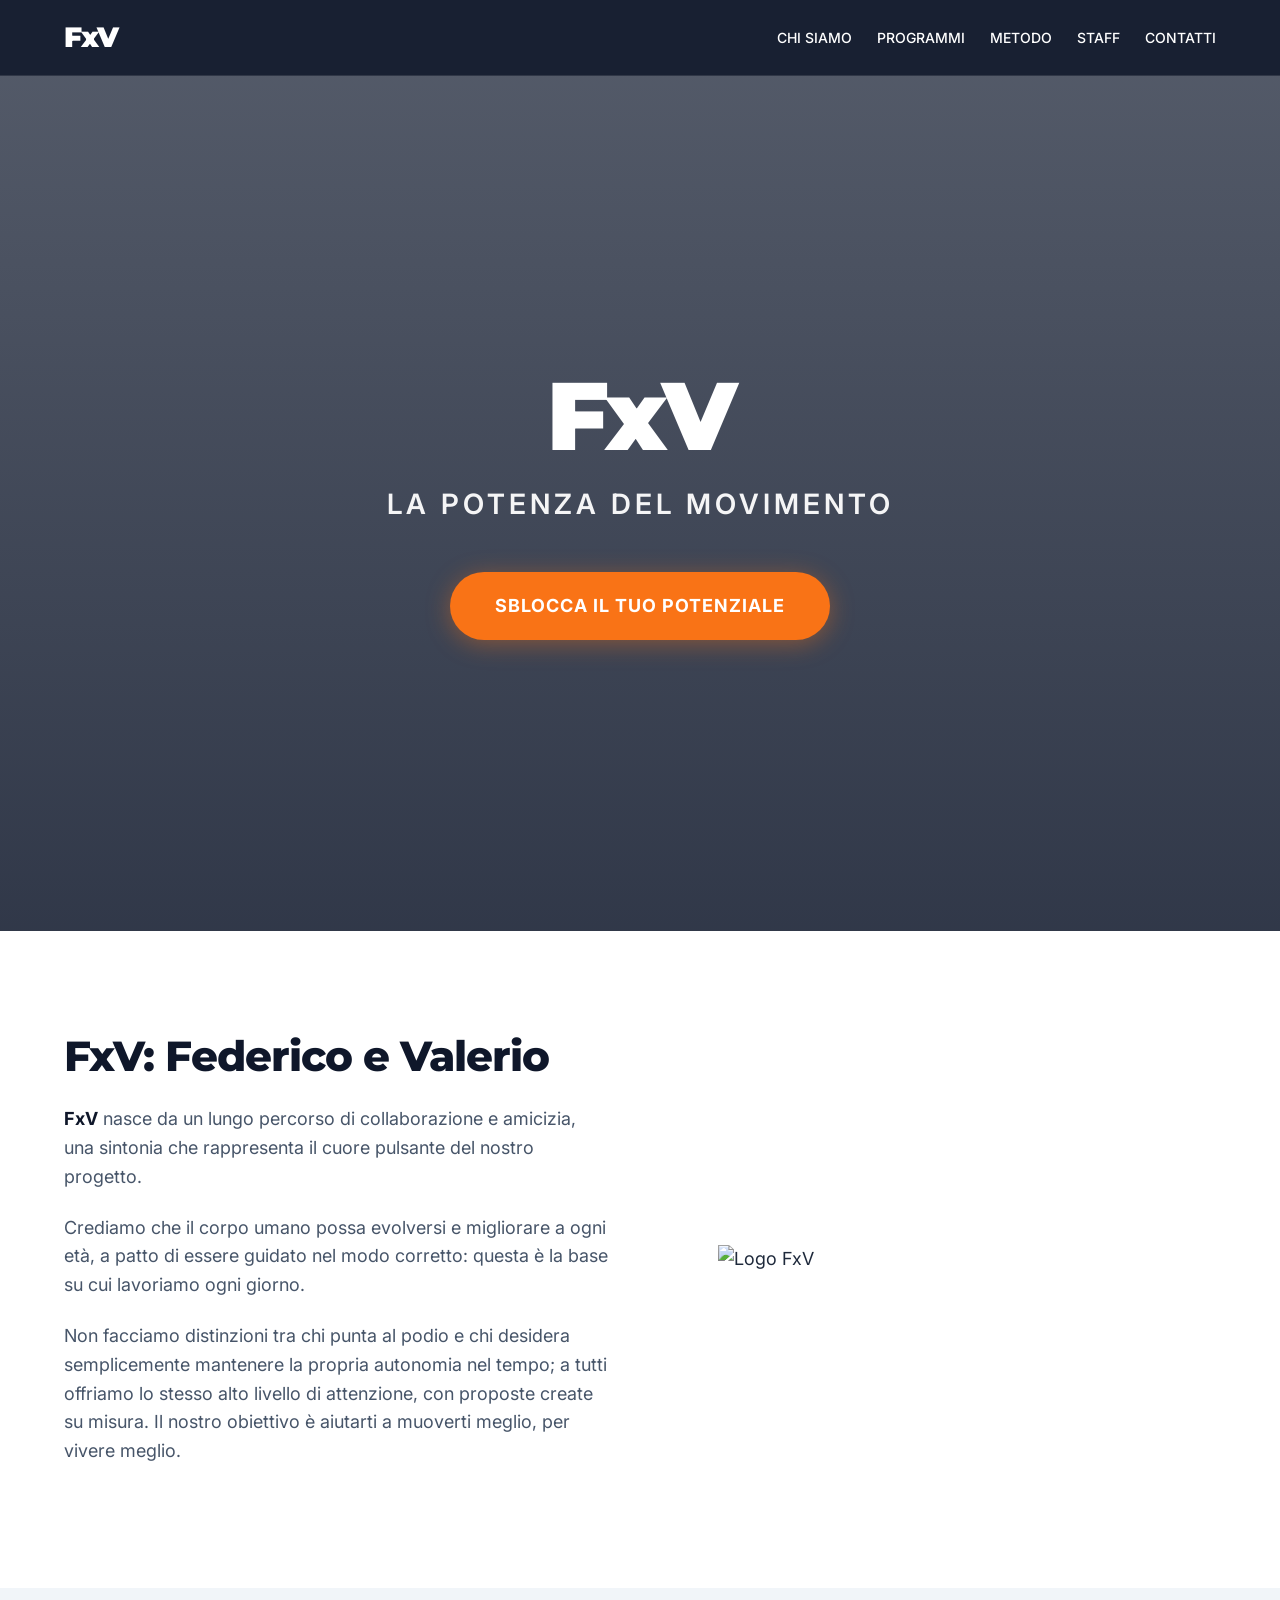
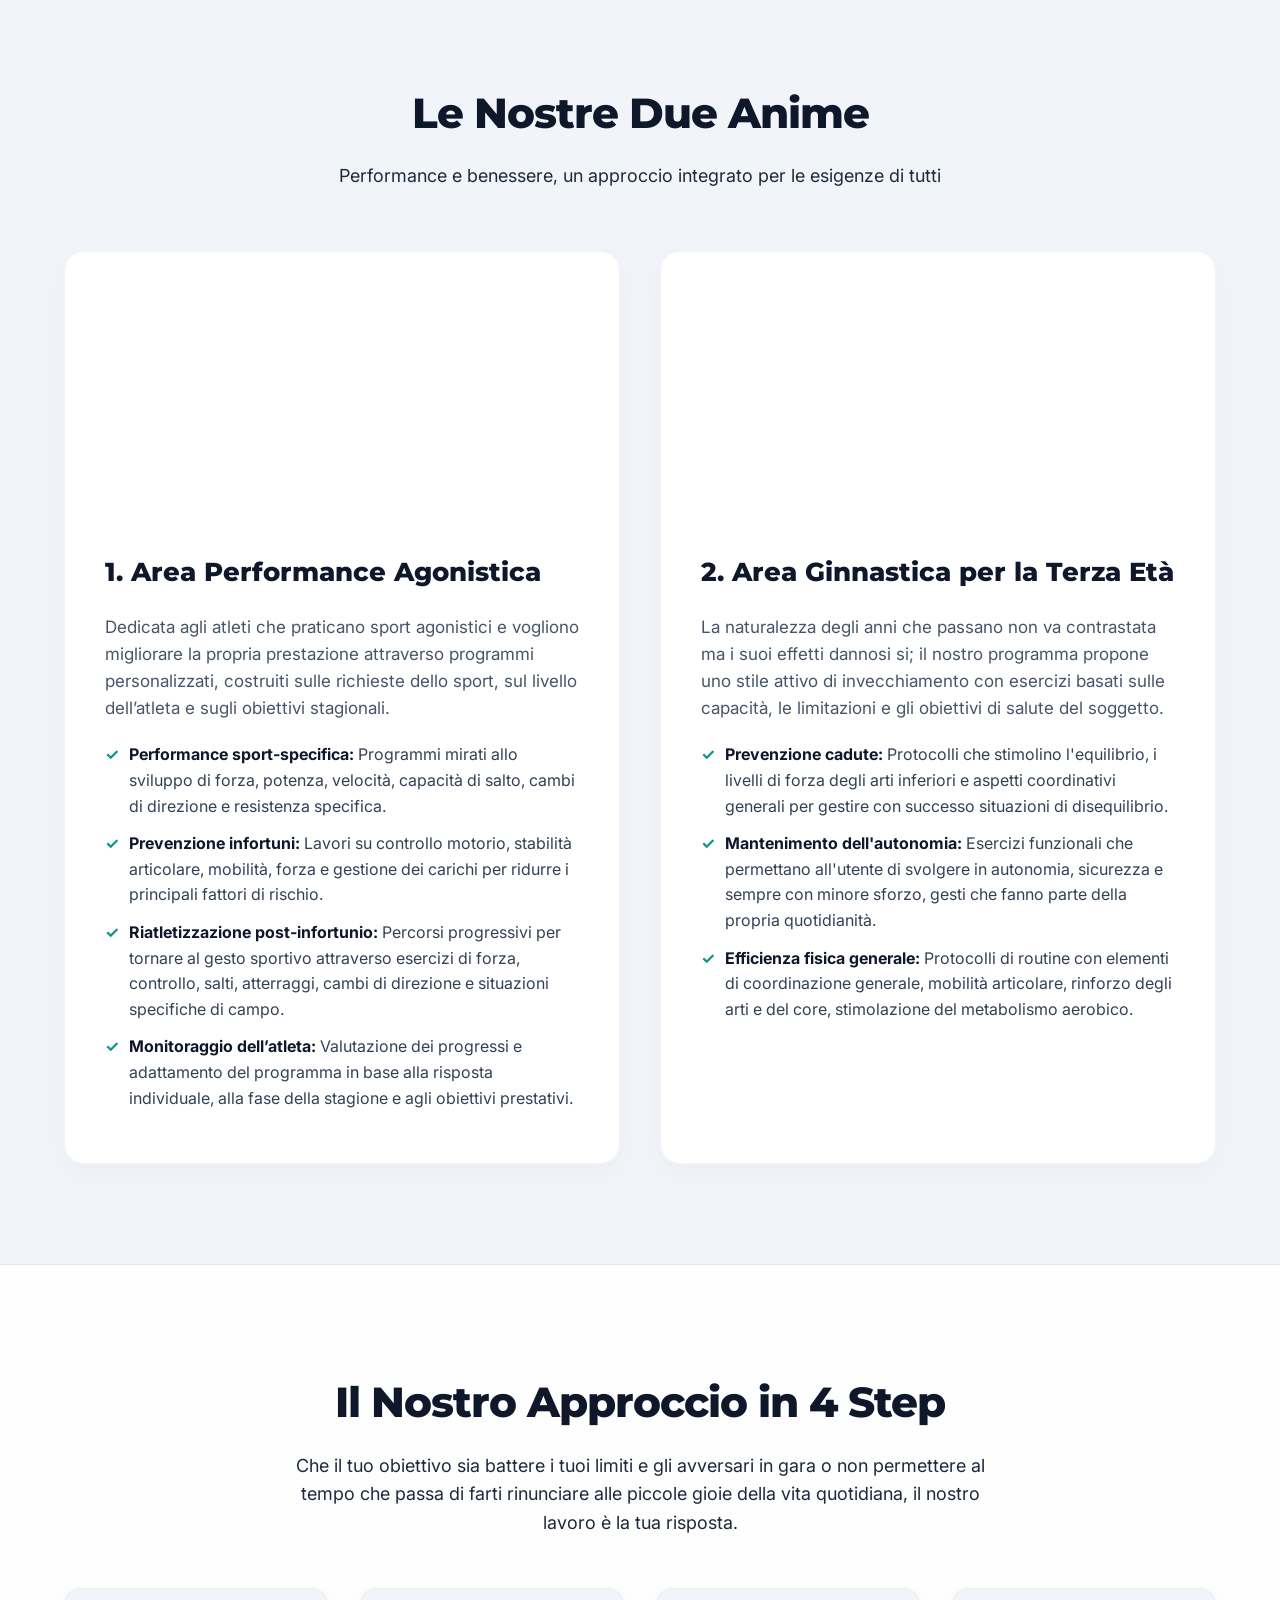
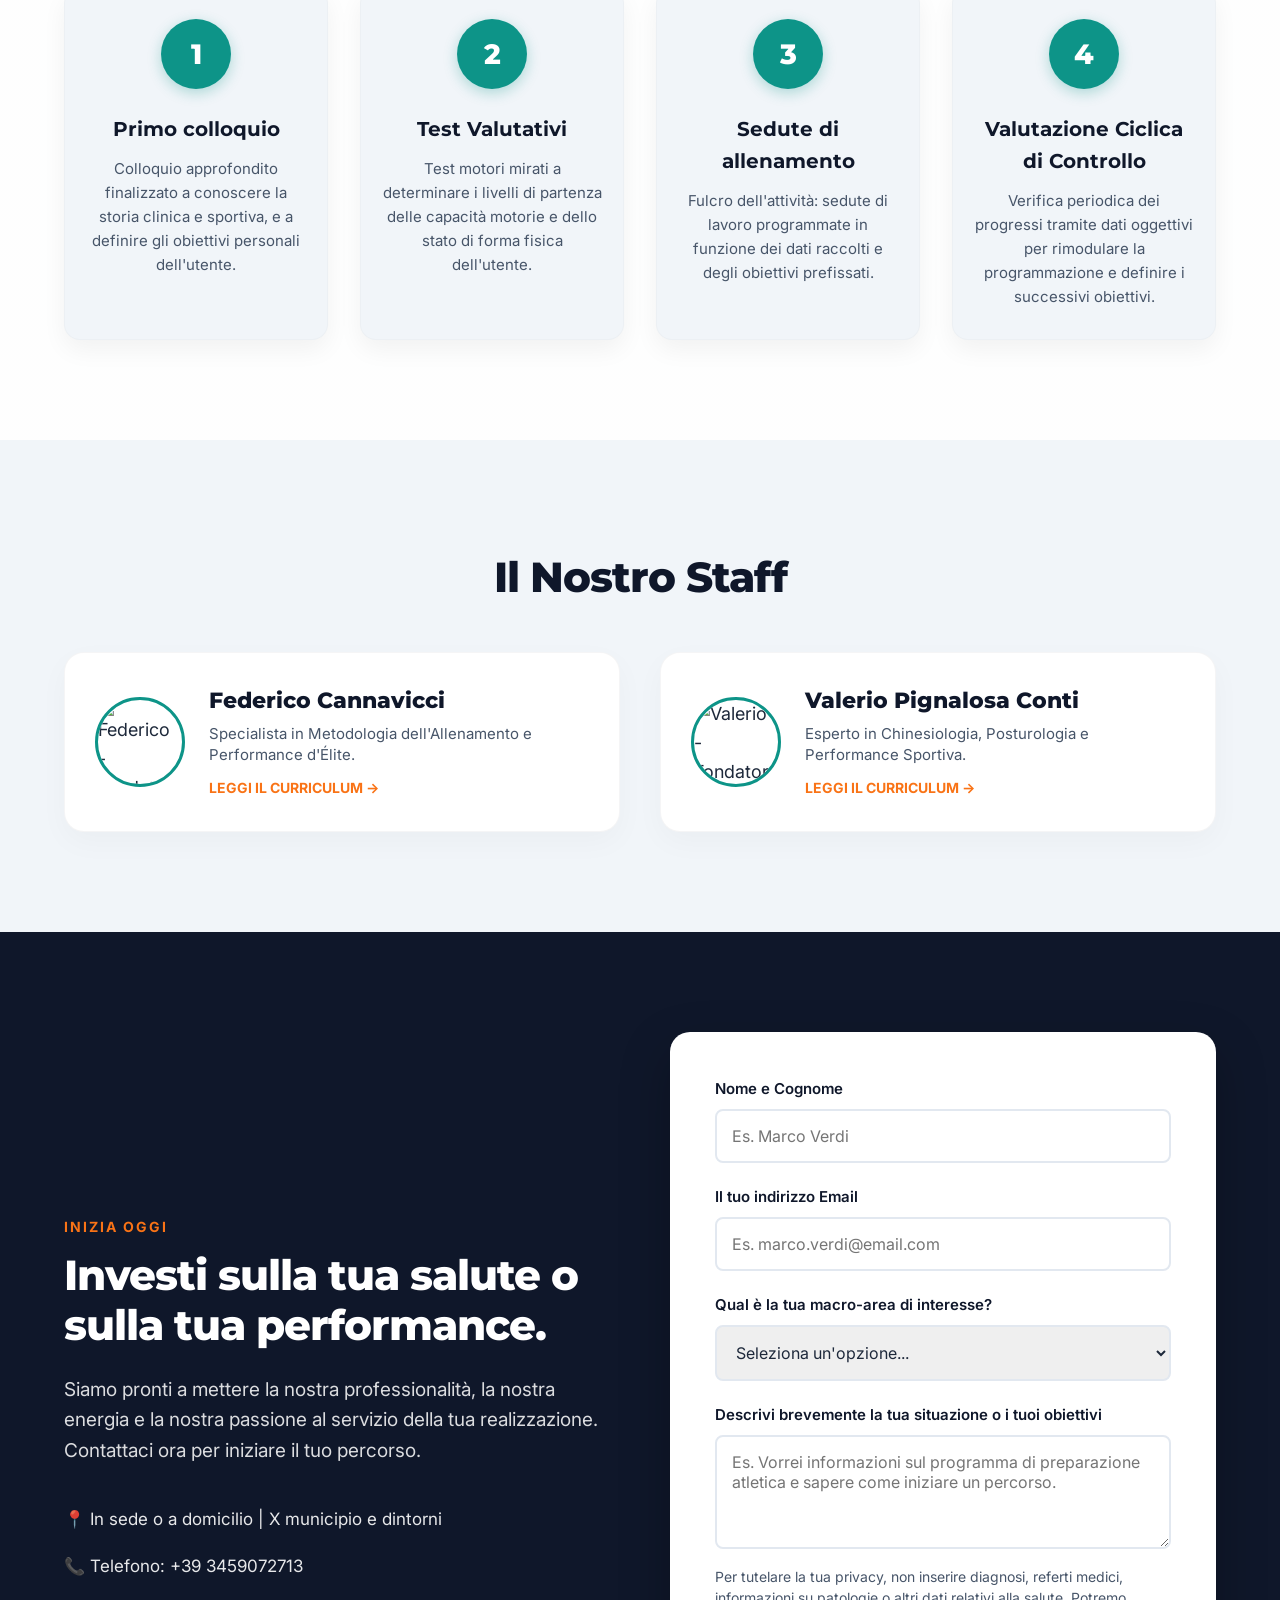
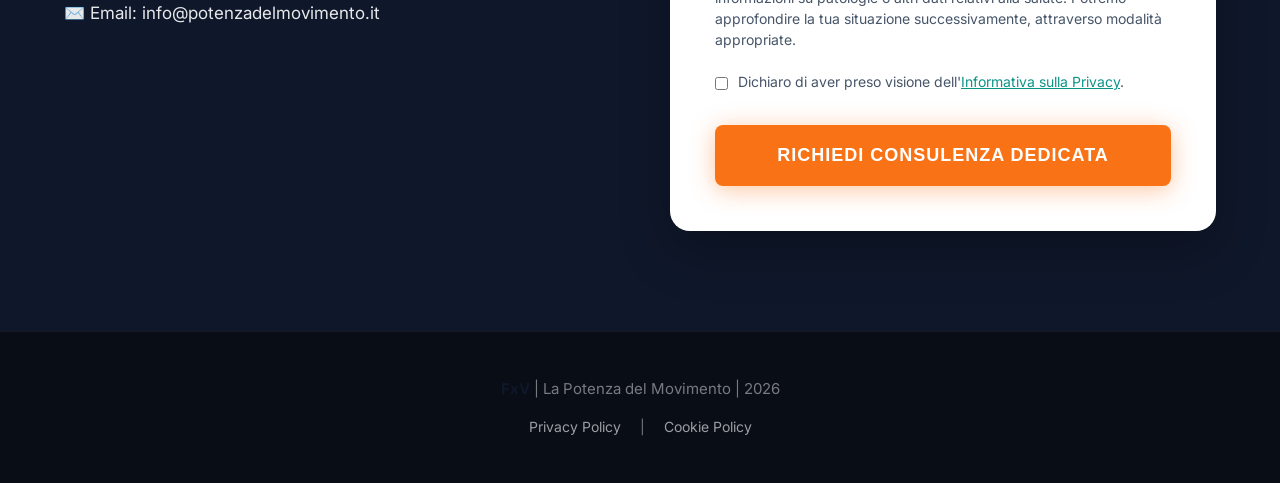
==== index.html @ 3a119c6c "Add files via upload" ====
<!DOCTYPE html>
<html lang="it">
<head>
<meta charset="UTF-8">
<meta name="viewport" content="width=device-width, initial-scale=1.0">
<title>FxV - La potenza del Movimento | Performance e Longevità</title>
<link rel="preconnect" href="https://fonts.googleapis.com">
<link rel="preconnect" href="https://fonts.gstatic.com" crossorigin>
<link href="https://fonts.googleapis.com/css2?family=Inter:wght@400;500;600;700&family=Montserrat:wght@700;800;900&display=swap" rel="stylesheet">
<style>
/* CSS RESET & VARIABILI DI BRANDING "FxV" */
* {
box-sizing: border-box;
margin: 0;
padding: 0;
scroll-behavior: smooth;
}
:root {
--primary-color: #0F172A; /* Blu Notte Ardesia Profondo */
--secondary-color: #0D9488; /* Teal / Verde Petrolio */
--accent-color: #F97316; /* Arancione Energetico */
--bg-warm: #F1F5F9; /* Grigio per stacco sezioni */
--text-dark: #1E293B; /* Antracite */
--text-light: #FFFFFF;
--font-title: 'Montserrat', sans-serif;
--font-body: 'Inter', sans-serif;
}

html {
scroll-padding-top: 80px; /* Compensa l'header fisso durante lo scroll */
}

body {
font-family: var(--font-body);
background-color: var(--bg-warm);
color: var(--text-dark);
line-height: 1.6;
font-size: 18px;
-webkit-font-smoothing: antialiased;
}

.container {
width: 100%;
max-width: 1200px;
margin: 0 auto;
padding: 0 24px;
}

section {
padding: 100px 0;
}

strong {
color: var(--primary-color);
font-weight: 700;
}
.highlight {
color: var(--secondary-color);
font-weight: 700;
}

/* STILE HEADER & NAV */
header {
background-color: rgba(15, 23, 42, 0.96);
backdrop-filter: blur(10px);
padding: 15px 0; 
position: sticky;
top: 0;
z-index: 1000;
border-bottom: 1px solid rgba(255, 255, 255, 0.1);
}
.header-flex {
display: flex;
justify-content: space-between;
align-items: center;
}
.logo {
font-family: var(--font-title);
font-size: 28px;
font-weight: 900;
color: var(--text-light);
text-decoration: none;
letter-spacing: -1px;
}
.nav-links a {
color: var(--text-light);
text-decoration: none;
margin-left: 20px;
font-weight: 500;
font-size: 14px;
transition: color 0.3s;
text-transform: uppercase;
}
.nav-links a:hover {
color: var(--accent-color);
}

/* HERO SECTION - SLIDE 1 */
.hero {
position: relative;
height: 95vh;
min-height: 650px;
background: linear-gradient(rgba(15, 23, 42, 0.70), rgba(15, 23, 42, 0.85)),
url('https://images.unsplash.com/photo-1517838277536-f5f99be501cd?auto=format&fit=crop&w=1920&q=80') no-repeat center center/cover;
display: flex;
align-items: center;
color: var(--text-light);
text-align: center;
}
.hero-content {
max-width: 900px;
margin: 0 auto;
}
.hero h1 {
font-family: var(--font-title);
font-size: 96px;
font-weight: 900;
line-height: 1.05;
margin-bottom: 15px;
letter-spacing: -3px;
}
.hero h1 span {
color: var(--accent-color);
}
.hero p {
font-size: 28px;
margin-bottom: 45px;
font-weight: 600;
color: rgba(255, 255, 255, 0.95);
text-transform: uppercase;
letter-spacing: 4px;
}
.btn-main {
display: inline-block;
background-color: var(--accent-color);
color: var(--text-light);
text-decoration: none;
padding: 20px 45px;
font-size: 18px;
font-weight: 700;
border-radius: 50px;
text-transform: uppercase;
letter-spacing: 1px;
box-shadow: 0 4px 25px rgba(249, 115, 22, 0.4);
transition: transform 0.2s, background-color 0.3s, box-shadow 0.3s;
border: none;
cursor: pointer;
}
.btn-main:hover {
background-color: #ea580c;
transform: translateY(-2px);
box-shadow: 0 6px 28px rgba(249, 115, 22, 0.6);
}

/* CHI SIAMO - SLIDE 2 */
.about { background-color: var(--text-light); }
.about-grid { display: grid; grid-template-columns: 1fr 1fr; gap: 60px; align-items: center; }
@media (max-width: 768px) { .about-grid { grid-template-columns: 1fr; } }
.section-tag {
color: var(--secondary-color); font-weight: 700; text-transform: uppercase;
font-size: 14px; letter-spacing: 2px; margin-bottom: 12px; display: block;
}
.section-title {
font-family: var(--font-title); font-size: 42px; color: var(--primary-color);
margin-bottom: 24px; font-weight: 800; line-height: 1.2; letter-spacing: -1px;
}
.about-text p { margin-bottom: 22px; color: #475569; font-size: 18px; }
.about-image { display: flex; justify-content: center; align-items: center; }
.about-image img { width: 100%; max-width: 450px; height: auto; }

/* MACRO-AREE - SLIDE 3 */
.services { background-color: var(--bg-warm); }
.services-header { text-align: center; max-width: 800px; margin: 0 auto 60px auto; }
.services-grid { display: grid; grid-template-columns: repeat(auto-fit, minmax(min(350px, 100%), 1fr)); gap: 40px; }
.service-card {
background-color: var(--text-light); border-radius: 20px; overflow: hidden;
box-shadow: 0 10px 30px rgba(15, 23, 42, 0.03); transition: transform 0.3s, box-shadow 0.3s;
border: 1px solid rgba(15, 23, 42, 0.04); display: flex; flex-direction: column;
}
.service-card:hover { transform: translateY(-5px); box-shadow: 0 20px 40px rgba(15, 23, 42, 0.08); }
.service-img { height: 260px; background-size: cover; background-position: center; }
.service-content { padding: 40px; flex-grow: 1; }
.service-content h3 { font-family: var(--font-title); font-size: 26px; color: var(--primary-color); margin-bottom: 20px; font-weight: 800; }
.service-content p { color: #475569; font-size: 17px; margin-bottom: 16px; }
.service-list { list-style: none; margin-top: 20px; }
.service-list li { margin-bottom: 12px; font-size: 16px; color: #334155; padding-left: 24px; position: relative; }
.service-list li::before { content: "✓"; color: var(--secondary-color); font-weight: bold; position: absolute; left: 0; }

/* METODO - SLIDE 4 */
.method {
background: linear-gradient(rgba(255, 255, 255, 0.9), rgba(255, 255, 255, 0.9)), url('slide4-sfondo.webp') no-repeat center center/cover;
border-top: 1px solid #E2E8F0;
}
.method-grid { display: grid; grid-template-columns: repeat(auto-fit, minmax(240px, 1fr)); gap: 32px; margin-top: 50px; }
.method-step { text-align: center; padding: 30px 20px; background-color: var(--bg-warm); border-radius: 16px; border: 1px solid rgba(0,0,0,0.02); box-shadow: 0 10px 25px rgba(0,0,0,0.05); }
.step-number {
width: 70px; height: 70px; background-color: var(--secondary-color); color: var(--text-light);
border-radius: 50%; display: flex; align-items: center; justify-content: center; font-size: 28px;
font-weight: 800; font-family: var(--font-title); margin: 0 auto 24px auto; box-shadow: 0 4px 14px rgba(13, 148, 136, 0.3);
}
.method-step h3 { font-family: var(--font-title); font-size: 20px; color: var(--primary-color); margin-bottom: 12px; font-weight: 700; }
.method-step p { font-size: 15px; color: #475569; }

/* TEAM - SLIDE 5 */
.team {
background-color: var(--bg-warm);
}
.team-grid {
display: grid;
grid-template-columns: 1fr 1fr;
gap: 40px;
margin-top: 40px;
}
@media (max-width: 768px) {
.team-grid { grid-template-columns: 1fr; }
}
.team-card-small {
background-color: var(--text-light);
border-radius: 20px;
padding: 30px;
display: flex;
align-items: center;
gap: 24px;
box-shadow: 0 10px 30px rgba(15, 23, 42, 0.03);
border: 1px solid rgba(15, 23, 42, 0.04);
cursor: pointer;
transition: transform 0.3s, box-shadow 0.3s;
}
.team-card-small:hover {
transform: translateY(-5px);
box-shadow: 0 15px 35px rgba(15, 23, 42, 0.1);
}
.team-card-small:focus-visible { outline: 3px solid var(--secondary-color); outline-offset: 4px; }
@media (max-width: 550px) {
.team-card-small { flex-direction: column; text-align: center; }
}
.team-avatar-small {
width: 90px;
height: 90px;
border-radius: 50%;
object-fit: cover;
border: 3px solid var(--secondary-color);
flex-shrink: 0;
}
.team-info-small h3 {
font-family: var(--font-title);
font-size: 22px;
color: var(--primary-color);
margin-bottom: 4px;
font-weight: 800;
}
.team-info-small p {
color: #475569;
font-size: 15px;
line-height: 1.4;
margin-bottom: 8px;
}
.read-more {
font-size: 14px;
color: var(--accent-color);
font-weight: 700;
text-transform: uppercase;
}

/* MODAL / POPUP CSS */
.modal-overlay {
display: none;
position: fixed;
top: 0; left: 0; width: 100%; height: 100%;
background-color: rgba(15, 23, 42, 0.85);
backdrop-filter: blur(5px);
z-index: 9999;
align-items: center;
justify-content: center;
opacity: 0;
transition: opacity 0.3s ease;
}
.modal-overlay.active {
display: flex;
opacity: 1;
}
.modal-content {
background-color: var(--text-light);
border-radius: 24px;
padding: 50px;
max-width: 650px;
width: 90%;
position: relative;
transform: translateY(20px);
transition: transform 0.3s ease;
text-align: center;
box-shadow: 0 25px 50px -12px rgba(0, 0, 0, 0.5);
max-height: 90vh;
overflow-y: auto;
}
.modal-overlay.active .modal-content {
transform: translateY(0);
}
.close-modal {
position: absolute;
top: 20px;
right: 25px;
font-size: 32px;
color: #94A3B8;
cursor: pointer;
transition: color 0.2s;
line-height: 1;
background: none;
border: 0;
font-family: inherit;
}
.close-modal:hover { color: var(--accent-color); }
.close-modal:focus-visible { outline: 3px solid var(--secondary-color); outline-offset: 4px; }
.modal-avatar {
width: 140px;
height: 140px;
border-radius: 50%;
object-fit: cover;
border: 4px solid var(--secondary-color);
margin-bottom: 20px;
}
.modal-role {
color: var(--secondary-color);
font-weight: 700;
font-size: 14px;
text-transform: uppercase;
letter-spacing: 1.5px;
display: block;
margin-bottom: 20px;
}
.modal-bio {
color: #475569;
font-size: 16px;
line-height: 1.8;
text-align: left;
margin-bottom: 16px;
}
@media (max-width: 550px) {
.modal-content { padding: 42px 22px 28px; }
.close-modal { top: 10px; right: 15px; }
}

/* CONTATTI - SLIDE 6 */
.contact { background-color: var(--primary-color); color: var(--text-light); }
.contact .section-title { color: var(--text-light); }
.contact-grid { display: grid; grid-template-columns: 1fr 1fr; gap: 60px; align-items: center; }
@media (max-width: 768px) { .contact-grid { grid-template-columns: 1fr; gap: 50px; } }
.contact-info p { font-size: 19px; margin-bottom: 28px; color: rgba(255, 255, 255, 0.85); }
.contact-details { margin-top: 40px; }
.contact-item { margin-bottom: 20px; font-size: 17px; display: flex; align-items: center; gap: 14px; color: rgba(255, 255, 255, 0.9); }
.contact-form { background-color: var(--text-light); padding: 45px; border-radius: 20px; box-shadow: 0 20px 50px rgba(0,0,0,0.25); }
.form-group { margin-bottom: 22px; }
.form-group label { display: block; margin-bottom: 8px; font-weight: 600; color: var(--primary-color); font-size: 15px; }
.form-group input, .form-group select, .form-group textarea { width: 100%; padding: 15px; border: 2px solid #E2E8F0; border-radius: 8px; font-size: 16px; color: var(--text-dark); font-family: var(--font-body); transition: border-color 0.3s, box-shadow 0.3s; }
.form-group input:focus, .form-group select:focus, .form-group textarea:focus { outline: none; border-color: var(--secondary-color); box-shadow: 0 0 0 4px rgba(13, 148, 136, 0.15); }
.form-notice { margin-top: 16px; padding: 14px; border-radius: 8px; background-color: #f0fdf4; color: #166534; font-size: 15px; }
.form-notice.error { background-color: #fef2f2; color: #991b1b; }

/* FOOTER */
footer { background-color: #090D16; color: rgba(255,255,255,0.45); padding: 45px 0; font-size: 15px; text-align: center; border-top: 1px solid rgba(255,255,255,0.05); }
</style>
</head>
<body>

<header>
<div class="container header-flex">
<a href="#" class="logo">FxV</a>
<nav class="nav-links">
<a href="#chi-siamo">Chi Siamo</a>
<a href="#macro-aree">Programmi</a>
<a href="#metodo">Metodo</a>
<a href="#team">Staff</a>
<a href="#contatti">Contatti</a>
</nav>
</div>
</header>

<section class="hero">
<div class="container">
<div class="hero-content">
<h1>FxV</h1>
<p>La potenza del Movimento</p>
<a href="#contatti" class="btn-main">Sblocca il tuo potenziale</a>
</div>
</div>
</section>

<section id="chi-siamo" class="about">
<div class="container">
<div class="about-grid">
<div class="about-text">
<h2 class="section-title">FxV: Federico e Valerio </h2>
<p><strong>FxV</strong> nasce da un lungo percorso di collaborazione e amicizia, una sintonia che rappresenta il cuore pulsante del nostro progetto.</p>
<p>Crediamo che il corpo umano possa evolversi e migliorare a ogni età, a patto di essere guidato nel modo corretto: questa è la base su cui lavoriamo ogni giorno.</p>
<p>Non facciamo distinzioni tra chi punta al podio e chi desidera semplicemente mantenere la propria autonomia nel tempo; a tutti offriamo lo stesso alto livello di attenzione, con proposte create su misura. Il nostro obiettivo è aiutarti a muoverti meglio, per vivere meglio.</p>
</div>
<div class="about-image">
<img src="logo-FxV-Photoroom.webp" alt="Logo FxV">
</div>
</div>
</div>
</section>

<section id="macro-aree" class="services">
<div class="container">
<div class="services-header">
<h2 class="section-title">Le Nostre Due Anime</h2>
<p>Performance e benessere, un approccio integrato per le esigenze di tutti</p>
</div>
<div class="services-grid">
<div class="service-card">
<div class="service-img" style="background-image: url('slide-3-performance.webp');"></div>
<div class="service-content">
<h3>1. Area Performance Agonistica</h3>
<p>Dedicata agli atleti che praticano sport agonistici e vogliono migliorare la propria prestazione attraverso programmi personalizzati, costruiti sulle richieste dello sport, sul livello dell’atleta e sugli obiettivi stagionali.</p>
<ul class="service-list">
<li><strong>Performance sport-specifica:</strong> Programmi mirati allo sviluppo di forza, potenza, velocità, capacità di salto, cambi di direzione e resistenza specifica.</li>
<li><strong>Prevenzione infortuni:</strong> Lavori su controllo motorio, stabilità articolare, mobilità, forza e gestione dei carichi per ridurre i principali fattori di rischio.</li>
<li><strong>Riatletizzazione post-infortunio:</strong> Percorsi progressivi per tornare al gesto sportivo attraverso esercizi di forza, controllo, salti, atterraggi, cambi di direzione e situazioni specifiche di campo.</li>
<li><strong>Monitoraggio dell’atleta:</strong> Valutazione dei progressi e adattamento del programma in base alla risposta individuale, alla fase della stagione e agli obiettivi prestativi.</li>
</ul>
</div>
</div>

<div class="service-card">
<div class="service-img" style="background-image: url('immagine%20slide%203.webp');"></div>
<div class="service-content">
<h3>2. Area Ginnastica per la Terza Età</h3>
<p>La naturalezza degli anni che passano non va contrastata ma i suoi effetti dannosi si; il nostro programma propone uno stile attivo di invecchiamento con esercizi basati sulle capacità, le limitazioni e gli obiettivi di salute del soggetto.</p>
<ul class="service-list">
<li><strong>Prevenzione cadute:</strong> Protocolli che stimolino l'equilibrio, i livelli di forza degli arti inferiori e aspetti coordinativi generali per gestire con successo situazioni di disequilibrio.</li>
<li><strong>Mantenimento dell'autonomia:</strong> Esercizi funzionali che permettano all'utente di svolgere in autonomia, sicurezza e sempre con minore sforzo, gesti che fanno parte della propria quotidianità.</li>
<li><strong>Efficienza fisica generale:</strong> Protocolli di routine con elementi di coordinazione generale, mobilità articolare, rinforzo degli arti e del core, stimolazione del metabolismo aerobico.</li>
</ul>
</div>
</div>
</div>
</div>
</section>

<section id="metodo" class="method">
<div class="container">
<div style="text-align: center; max-width: 700px; margin: 0 auto 40px;">
<span class="section-tag"></span>
<h2 class="section-title">Il Nostro Approccio in 4 Step</h2>
<p>Che il tuo obiettivo sia battere i tuoi limiti e gli avversari in gara o non permettere al tempo che passa di farti rinunciare alle piccole gioie della vita quotidiana, il nostro lavoro è la tua risposta.</p>
</div>

<div class="method-grid">
<div class="method-step">
<div class="step-number">1</div>
<h3>Primo colloquio</h3>
<p>Colloquio approfondito finalizzato a conoscere la storia clinica e sportiva, e a definire gli obiettivi personali dell'utente.</p>
</div>
<div class="method-step">
<div class="step-number">2</div>
<h3>Test Valutativi</h3>
<p>Test motori mirati a determinare i livelli di partenza delle capacità motorie e dello stato di forma fisica dell'utente.</p>
</div>
<div class="method-step">
<div class="step-number">3</div>
<h3>Sedute di allenamento</h3>
<p>Fulcro dell'attività: sedute di lavoro programmate in funzione dei dati raccolti e degli obiettivi prefissati.</p>
</div>
<div class="method-step">
<div class="step-number">4</div>
<h3>Valutazione Ciclica di Controllo</h3>
<p>Verifica periodica dei progressi tramite dati oggettivi per rimodulare la programmazione e definire i successivi obiettivi.</p>
</div>
</div>
</div>
</section>

<section id="team" class="team">
<div class="container">
<div style="text-align: center; margin-bottom: 50px;">
<span class="section-tag"></span>
<h2 class="section-title">Il Nostro Staff</h2>
</div>

<div class="team-grid">
<div class="team-card-small" role="button" tabindex="0" aria-haspopup="dialog" aria-controls="modal-federico" aria-label="Leggi il curriculum di Federico Cannavicci" onclick="openModal('modal-federico')">
<img class="team-avatar-small" src="federico.webp" alt="Federico - Fondatore FxV">
<div class="team-info-small">
<h3>Federico Cannavicci</h3>
<p>Specialista in Metodologia dell'Allenamento e Performance d'Élite.</p>
<span class="read-more">Leggi il Curriculum &rarr;</span>
</div>
</div>

<div class="team-card-small" role="button" tabindex="0" aria-haspopup="dialog" aria-controls="modal-valerio" aria-label="Leggi il curriculum di Valerio Pignalosa Conti" onclick="openModal('modal-valerio')">
<img class="team-avatar-small" src="valerio.webp" alt="Valerio - Fondatore FxV">
<div class="team-info-small">
<h3>Valerio Pignalosa Conti</h3>
<p>Esperto in Chinesiologia, Posturologia e Performance Sportiva.</p>
<span class="read-more">Leggi il Curriculum &rarr;</span>
</div>
</div>
</div>
</div>
</section>

<div id="modal-federico" class="modal-overlay" aria-hidden="true" onclick="closeModalOutside(event, 'modal-federico')">
<div class="modal-content" role="dialog" aria-modal="true" aria-labelledby="modal-federico-title">
<button type="button" class="close-modal" aria-label="Chiudi il curriculum di Federico" onclick="closeModal('modal-federico')">&times;</button>
<img class="modal-avatar" src="federico.webp" alt="Federico">
<h3 id="modal-federico-title" class="section-title" style="margin-bottom: 5px;">Federico</h3>
<span class="modal-role">ESPERTO IN SCIENZE MOTORIE, METODOLOGIA DELL'ALLENAMENTO E GINNASTICA PER LA TERZA ETÀ</span>
<p class="modal-bio">Specialista nella programmazione motoria e nel condizionamento fisico, con una solida base accademica acquisita con la Laurea in Scienze Motorie e una forte specializzazione come Istruttore di ginnastica per la terza età, certificata da diploma riconosciuto ACSI/CONI. Pone massima enfasi sull'applicazione scientifica del movimento finalizzata al mantenimento funzionale in età avanzata e all'abbassamento del rischio di caduta, adattando la metodologia dell'allenamento alle specifiche esigenze motorie e di wellness di questa fascia d'età.</p>
</div>
</div>

<div id="modal-valerio" class="modal-overlay" aria-hidden="true" onclick="closeModalOutside(event, 'modal-valerio')">
<div class="modal-content" role="dialog" aria-modal="true" aria-labelledby="modal-valerio-title">
<button type="button" class="close-modal" aria-label="Chiudi il curriculum di Valerio" onclick="closeModal('modal-valerio')">&times;</button>
<img class="modal-avatar" src="valerio.webp" alt="Valerio Pignalosa Conti">
<h3 id="modal-valerio-title" class="section-title" style="margin-bottom: 5px;">Valerio Pignalosa Conti</h3>
<span class="modal-role">Esperto in Chinesiologia, Posturologia e Performance Sportiva</span>
<p class="modal-bio">Laureato in Scienze Motorie, Valerio integra esperienza sportiva, formazione posturale, massaggio sportivo, rieducazione funzionale e preparazione fisica. Dal 2007 lavora nel mondo della pallavolo come allenatore, occupandosi di programmazione dell’allenamento, gestione del gruppo, sviluppo delle qualità motorie e adattamento del lavoro alle esigenze degli atleti.</p>
</div>
</div>

<section id="contatti" class="contact">
<div class="container">
<div class="contact-grid">
<div class="contact-info">
<span class="section-tag" style="color: var(--accent-color);">Inizia oggi</span>
<h2 class="section-title">Investi sulla tua salute o sulla tua performance.</h2>
<p>Siamo pronti a mettere la nostra professionalità, la nostra energia e la nostra passione al servizio della tua realizzazione. Contattaci ora per iniziare il tuo percorso.</p>
<div class="contact-details">
<div class="contact-item">📍 In sede o a domicilio | X municipio e dintorni</div>
<div class="contact-item">📞 Telefono: +39 3459072713</div>
<div class="contact-item">✉️ Email: info@potenzadelmovimento.it</div>
</div>
</div>

<div class="contact-form">
<form id="fxv-contact-form" action="https://formspree.io/f/xqpeyzzz" method="POST">
<div class="form-group">
<label for="nome">Nome e Cognome</label>
<input type="text" id="nome" name="nome" placeholder="Es. Marco Verdi" required>
</div>
<div class="form-group">
<label for="email">Il tuo indirizzo Email</label>
<input type="email" id="email" name="email" placeholder="Es. marco.verdi@email.com" required>
</div>
<div class="form-group">
<label for="macroarea">Qual è la tua macro-area di interesse?</label>
<select id="macroarea" name="macroarea" required>
<option value="">Seleziona un'opzione...</option>
<option value="performance">Area Performance (Atleti / Agonismo)</option>
<option value="salute">Area Salute e Longevità (Terza Età / Autonomia)</option>
<option value="info">Richiesta di informazioni generali</option>
</select>
</div>
<div class="form-group">
<label for="messaggio">Descrivi brevemente la tua situazione o i tuoi obiettivi</label>
<textarea id="messaggio" name="messaggio" rows="4" placeholder="Es. Vorrei informazioni sul programma di preparazione atletica e sapere come iniziare un percorso." required></textarea>
<p style="font-size: 14px; color: #475569; line-height: 1.5; margin-top: 8px;">Per tutelare la tua privacy, non inserire diagnosi, referti medici, informazioni su patologie o altri dati relativi alla salute. Potremo approfondire la tua situazione successivamente, attraverso modalità appropriate.</p>
</div>
<!-- Checkbox obbligatoria per la Privacy Policy -->
<div class="form-group" style="display: flex; align-items: flex-start; gap: 10px; margin-bottom: 25px;">
<input type="checkbox" id="privacy-check" name="presa_visione_privacy" value="si" required style="width: auto; margin-top: 5px; cursor: pointer;">
<label for="privacy-check" style="font-weight: normal; font-size: 14px; color: #475569; line-height: 1.4; cursor: pointer;">
Dichiaro di aver preso visione dell'<a href="privacy.html" target="_blank" style="color: var(--secondary-color); text-decoration: underline;">Informativa sulla Privacy</a>.
</label>
</div>
<button type="submit" class="btn-main" style="width: 100%; border-radius: 8px;">Richiedi Consulenza Dedicata</button>
<p id="fxv-form-status" role="status" aria-live="polite" class="form-notice" hidden></p>
</form>
</div>
</div>
</div>
</section>

<footer>
<div class="container">
<p><strong>FxV</strong> | La Potenza del Movimento | 2026</p>
<div style="margin-top: 15px; font-size: 14px;">
<a href="privacy.html" style="color: rgba(255,255,255,0.6); text-decoration: none; margin-right: 15px; transition: color 0.2s;">Privacy Policy</a> | 
<a href="cookie.html" style="color: rgba(255,255,255,0.6); text-decoration: none; margin-left: 15px; transition: color 0.2s;">Cookie Policy</a>
</div>
</div>
</footer>

<script>
let fxvLastFocusedElement = null;
let fxvOpenModal = null;

function openModal(id) {
  const overlay = document.getElementById(id);
  if (!overlay) return;
  fxvLastFocusedElement = document.activeElement;
  fxvOpenModal = overlay;
  overlay.classList.add('active');
  overlay.setAttribute('aria-hidden', 'false');
  document.body.style.overflow = 'hidden';
  overlay.querySelector('.close-modal').focus();
}

function closeModal(id) {
  const overlay = document.getElementById(id);
  if (!overlay) return;
  overlay.classList.remove('active');
  overlay.setAttribute('aria-hidden', 'true');
  document.body.style.overflow = '';
  fxvOpenModal = null;
  if (fxvLastFocusedElement && typeof fxvLastFocusedElement.focus === 'function') {
    fxvLastFocusedElement.focus();
  }
  fxvLastFocusedElement = null;
}

function closeModalOutside(event, id) {
  if (event.target.id === id) closeModal(id);
}

// Anche i comandi della tastiera possono aprire i curriculum.
document.querySelectorAll('.team-card-small[role="button"]').forEach(function (card) {
  card.addEventListener('keydown', function (event) {
    if (event.key === 'Enter' || event.key === ' ') {
      event.preventDefault();
      card.click();
    }
  });
});

// Esc chiude il popup e Tab mantiene il focus all'interno.
document.addEventListener('keydown', function (event) {
  if (!fxvOpenModal) return;
  if (event.key === 'Escape') {
    event.preventDefault();
    closeModal(fxvOpenModal.id);
    return;
  }
  if (event.key !== 'Tab') return;
  const elements = Array.from(fxvOpenModal.querySelectorAll('button, [href], [tabindex]:not([tabindex="-1"])'))
    .filter(function (element) { return !element.disabled && element.getClientRects().length > 0; });
  if (!elements.length) return;
  const first = elements[0];
  const last = elements[elements.length - 1];
  if (event.shiftKey && document.activeElement === first) {
    event.preventDefault();
    last.focus();
  } else if (!event.shiftKey && document.activeElement === last) {
    event.preventDefault();
    first.focus();
  }
});

(function () {
  const form = document.getElementById('fxv-contact-form');
  const status = document.getElementById('fxv-form-status');
  if (!form || !status) return;

  const submitButton = form.querySelector('button[type="submit"]');
  form.addEventListener('submit', async function (event) {
    event.preventDefault();
    if (!form.reportValidity()) return;

    status.hidden = true;
    status.textContent = '';
    submitButton.disabled = true;
    const originalText = submitButton.textContent;
    submitButton.textContent = 'Invio in corso...';

    try {
      const response = await fetch(form.action, {
        method: 'POST',
        body: new FormData(form),
        headers: { Accept: 'application/json' }
      });
      if (!response.ok) throw new Error('Invio non riuscito');
      status.classList.remove('error');
      status.textContent = 'Richiesta inviata correttamente. Ti ricontatteremo appena possibile.';
      form.reset();
    } catch (error) {
      status.classList.add('error');
      status.textContent = 'Non è stato possibile inviare la richiesta. Riprova più tardi oppure utilizza i recapiti indicati.';
    } finally {
      status.hidden = false;
      submitButton.disabled = false;
      submitButton.textContent = originalText;
    }
  });
})();
</script>
</body>
</html>
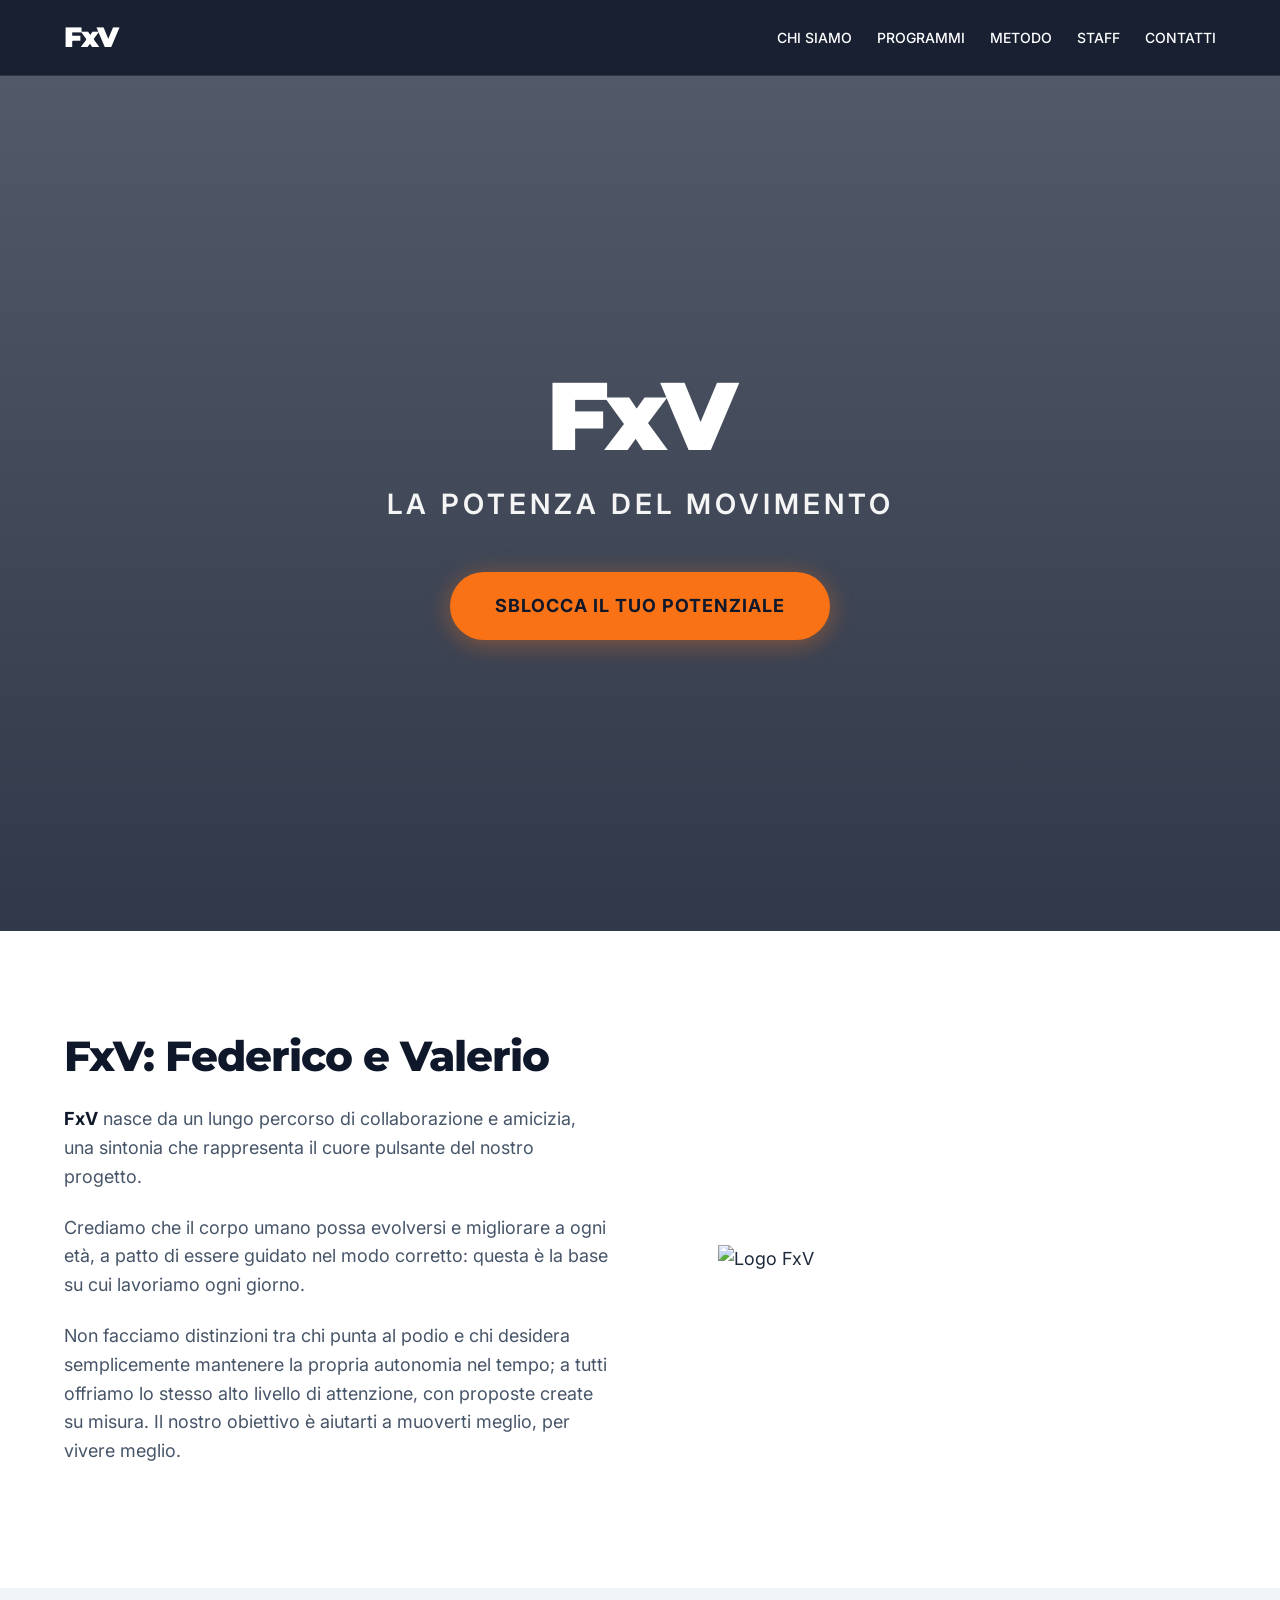
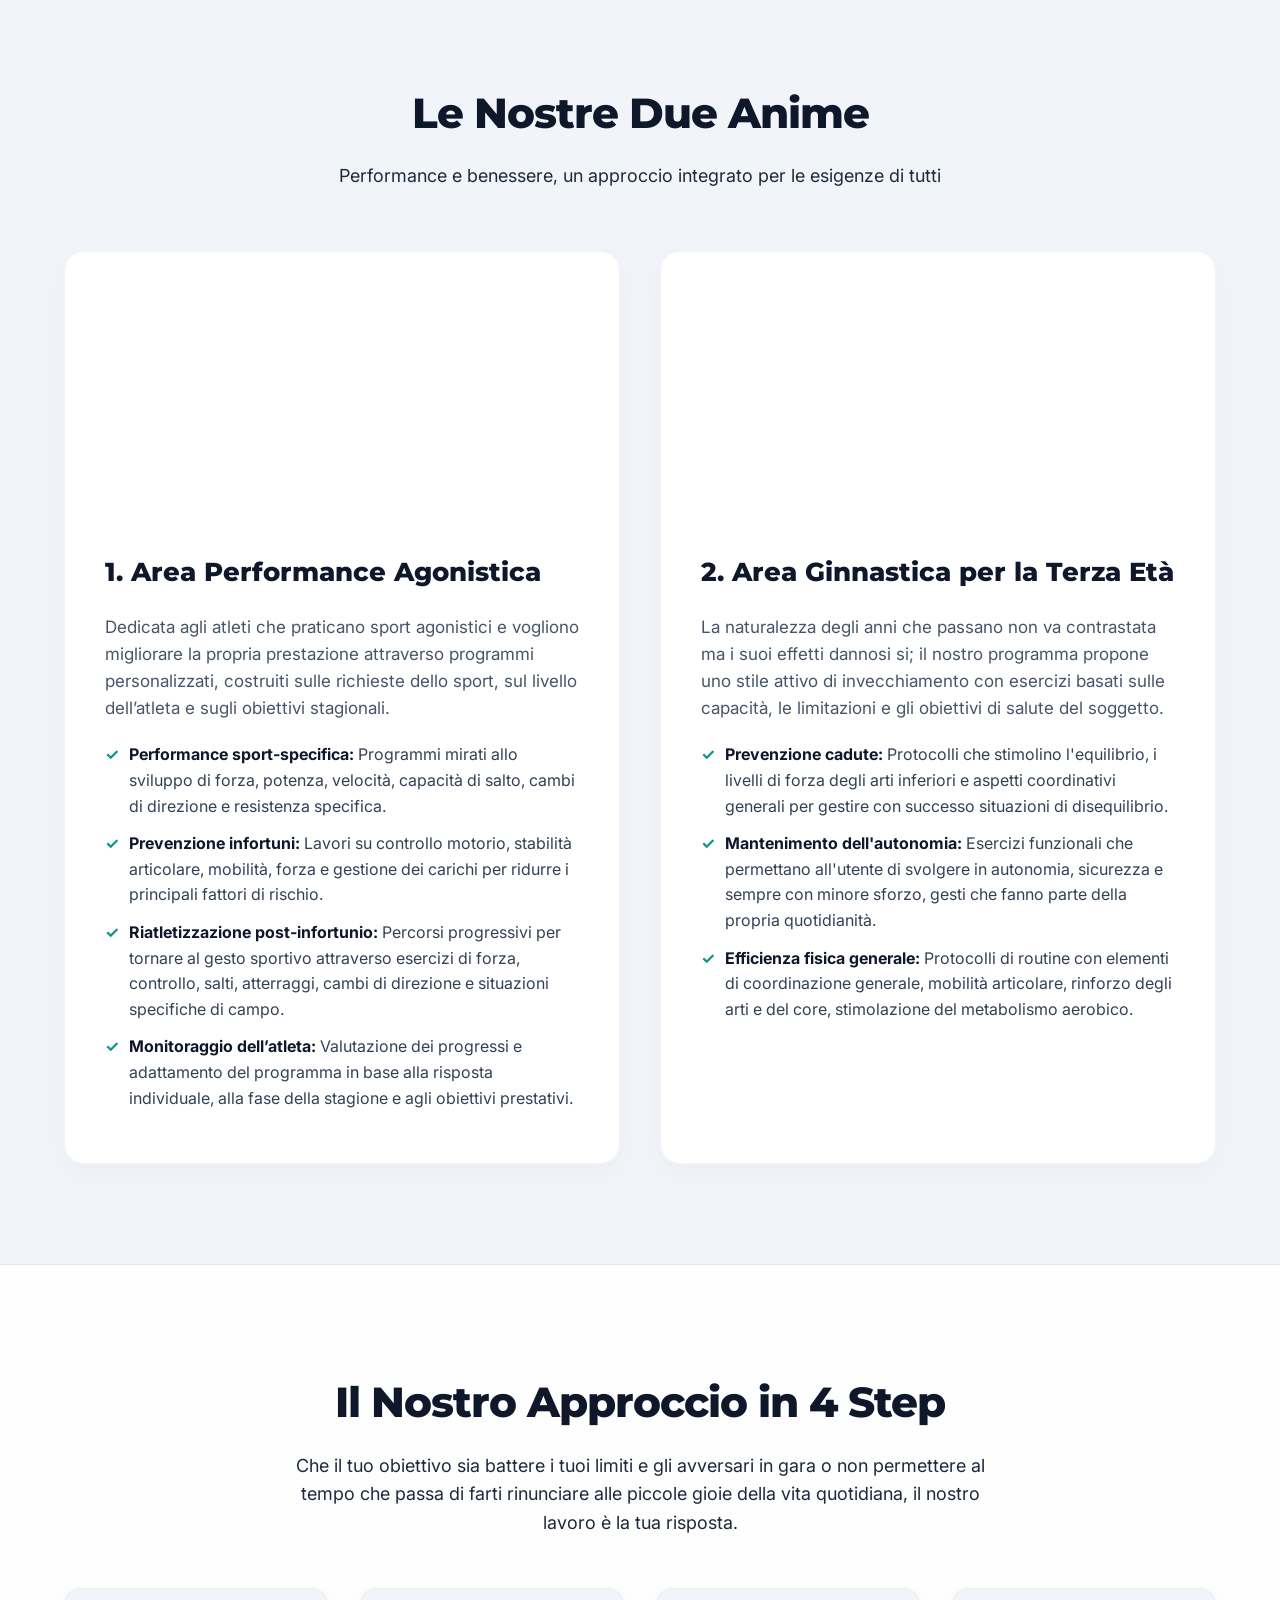
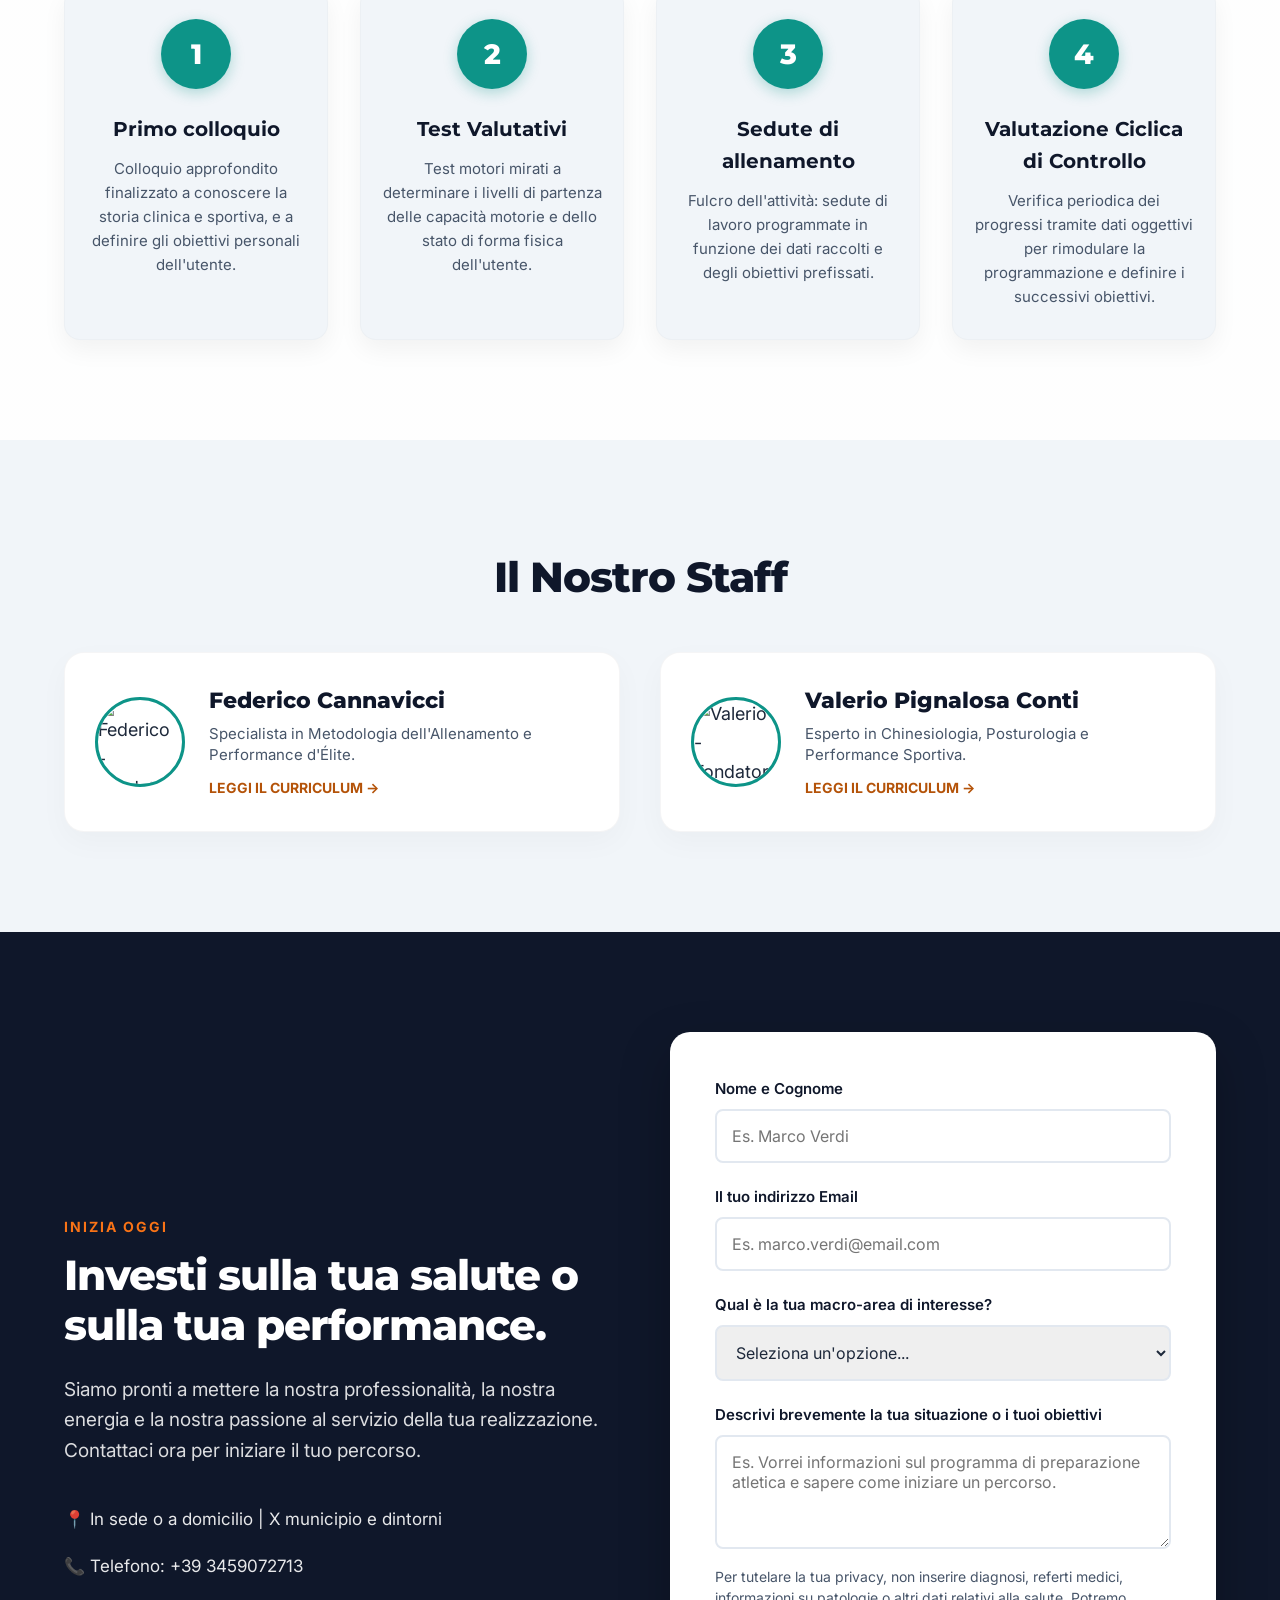
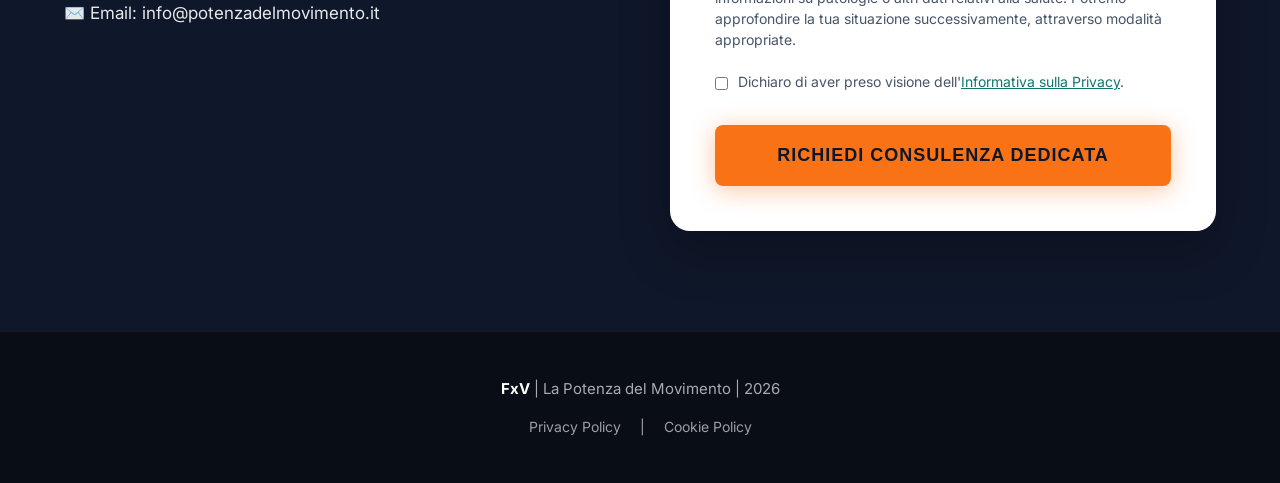
==== commit 23458512: "Add files via upload" ====
--- a/index.html
+++ b/index.html
@@ -5,6 +5,20 @@
 <meta charset="UTF-8">
 <meta name="viewport" content="width=device-width, initial-scale=1.0">
 <title>FxV - La potenza del Movimento | Performance e Longevità</title>
+<meta name="description" content="FxV – La Potenza del Movimento. Performance sportiva e longevità attraverso percorsi personalizzati nel Municipio X di Roma.">
+<link rel="canonical" href="https://fxvlapotenzadelmovimento.github.io/FxV/">
+<meta property="og:locale" content="it_IT">
+<meta property="og:type" content="website">
+<meta property="og:title" content="FxV - La potenza del Movimento | Performance e Longevità">
+<meta property="og:description" content="FxV – La Potenza del Movimento. Performance sportiva e longevità attraverso percorsi personalizzati nel Municipio X di Roma.">
+<meta property="og:url" content="https://fxvlapotenzadelmovimento.github.io/FxV/">
+<meta property="og:site_name" content="FxV - La Potenza del Movimento">
+<meta property="og:image" content="https://fxvlapotenzadelmovimento.github.io/FxV/fxv-social-preview.jpg">
+<meta property="og:image:alt" content="FxV - La Potenza del Movimento | Performance e Longevità">
+<meta name="twitter:card" content="summary_large_image">
+<meta name="twitter:title" content="FxV - La potenza del Movimento | Performance e Longevità">
+<meta name="twitter:description" content="FxV – La Potenza del Movimento. Performance sportiva e longevità attraverso percorsi personalizzati nel Municipio X di Roma.">
+<meta name="twitter:image" content="https://fxvlapotenzadelmovimento.github.io/FxV/fxv-social-preview.jpg">
 <link rel="preconnect" href="https://fonts.googleapis.com">
 <link rel="preconnect" href="https://fonts.gstatic.com" crossorigin>
 <link href="https://fonts.googleapis.com/css2?family=Inter:wght@400;500;600;700&family=Montserrat:wght@700;800;900&display=swap" rel="stylesheet">
@@ -94,6 +108,70 @@
 }
 .nav-links a:hover {
 color: var(--accent-color);
+}
+
+/* Menu compatto solo su smartphone molto stretti (fino a 375px). */
+.nav-toggle { display: none; }
+@media (max-width: 375px) {
+  .header-flex { position: relative; }
+  .nav-toggle {
+    display: inline-flex;
+    align-items: center;
+    gap: 8px;
+    padding: 9px 13px;
+    border: 1px solid rgba(255,255,255,.55);
+    border-radius: 8px;
+    background: transparent;
+    color: #fff;
+    font: 600 15px var(--font-body);
+    cursor: pointer;
+  }
+  .nav-toggle-symbol { font-size: 21px; line-height: 1; width: 20px; text-align: center; }
+  .nav-toggle:focus-visible { outline: 3px solid var(--accent-color); outline-offset: 3px; }
+  .nav-links {
+    display: none;
+    position: absolute;
+    top: calc(100% + 15px);
+    left: 0;
+    right: 0;
+    padding: 8px 0;
+    background: #0F172A;
+    border: 1px solid rgba(255,255,255,.18);
+    border-radius: 10px;
+    box-shadow: 0 12px 25px rgba(0,0,0,.2);
+  }
+  .nav-links.is-open { display: flex; flex-direction: column; }
+  .nav-links a {
+    display: block;
+    margin: 0;
+    padding: 11px 18px;
+  }
+  .nav-links a:focus-visible { outline: 2px solid var(--accent-color); outline-offset: -3px; }
+}
+
+/* Accessibilità: salto al contenuto e focus da tastiera. */
+.skip-link {
+  position: absolute;
+  top: -100px;
+  left: 12px;
+  z-index: 10001;
+  padding: 12px 18px;
+  border-radius: 6px;
+  background: #FFFFFF;
+  color: #0F172A;
+  font-weight: 700;
+}
+.skip-link:focus-visible { top: 12px; }
+a:focus-visible, button:focus-visible, [role="button"]:focus-visible {
+  outline: 3px solid #0F766E;
+  outline-offset: 3px;
+}
+header a:focus-visible, .contact a:focus-visible, footer a:focus-visible,
+.nav-toggle:focus-visible { outline-color: #FB923C; }
+footer strong { color: #FFFFFF; }
+@media (prefers-reduced-motion: reduce) {
+  html, * { scroll-behavior: auto; }
+  *, *::before, *::after { transition-duration: 0.01ms !important; }
 }
 
 /* HERO SECTION - SLIDE 1 */
@@ -134,7 +212,7 @@
 .btn-main {
 display: inline-block;
 background-color: var(--accent-color);
-color: var(--text-light);
+color: var(--primary-color);
 text-decoration: none;
 padding: 20px 45px;
 font-size: 18px;
@@ -158,7 +236,7 @@
 .about-grid { display: grid; grid-template-columns: 1fr 1fr; gap: 60px; align-items: center; }
 @media (max-width: 768px) { .about-grid { grid-template-columns: 1fr; } }
 .section-tag {
-color: var(--secondary-color); font-weight: 700; text-transform: uppercase;
+color: #0F766E; font-weight: 700; text-transform: uppercase;
 font-size: 14px; letter-spacing: 2px; margin-bottom: 12px; display: block;
 }
 .section-title {
@@ -258,7 +336,7 @@
 }
 .read-more {
 font-size: 14px;
-color: var(--accent-color);
+color: #B45309;
 font-weight: 700;
 text-transform: uppercase;
 }
@@ -302,7 +380,7 @@
 top: 20px;
 right: 25px;
 font-size: 32px;
-color: #94A3B8;
+color: #475569;
 cursor: pointer;
 transition: color 0.2s;
 line-height: 1;
@@ -321,7 +399,7 @@
 margin-bottom: 20px;
 }
 .modal-role {
-color: var(--secondary-color);
+color: #0F766E;
 font-weight: 700;
 font-size: 14px;
 text-transform: uppercase;
@@ -358,15 +436,17 @@
 .form-notice.error { background-color: #fef2f2; color: #991b1b; }
 
 /* FOOTER */
-footer { background-color: #090D16; color: rgba(255,255,255,0.45); padding: 45px 0; font-size: 15px; text-align: center; border-top: 1px solid rgba(255,255,255,0.05); }
+footer { background-color: #090D16; color: rgba(255,255,255,0.65); padding: 45px 0; font-size: 15px; text-align: center; border-top: 1px solid rgba(255,255,255,0.05); }
 </style>
 </head>
 <body>
 
+<a href="#contenuto" class="skip-link">Vai al contenuto principale</a>
 <header>
 <div class="container header-flex">
 <a href="#" class="logo">FxV</a>
-<nav class="nav-links">
+<button type="button" class="nav-toggle" aria-controls="site-navigation" aria-expanded="false" aria-label="Apri il menu di navigazione"><span class="nav-toggle-symbol" aria-hidden="true">☰</span><span>Menu</span></button>
+<nav class="nav-links" id="site-navigation">
 <a href="#chi-siamo">Chi Siamo</a>
 <a href="#macro-aree">Programmi</a>
 <a href="#metodo">Metodo</a>
@@ -376,6 +456,7 @@
 </div>
 </header>
 
+<main id="contenuto">
 <section class="hero">
 <div class="container">
 <div class="hero-content">
@@ -563,7 +644,7 @@
 <div class="form-group" style="display: flex; align-items: flex-start; gap: 10px; margin-bottom: 25px;">
 <input type="checkbox" id="privacy-check" name="presa_visione_privacy" value="si" required style="width: auto; margin-top: 5px; cursor: pointer;">
 <label for="privacy-check" style="font-weight: normal; font-size: 14px; color: #475569; line-height: 1.4; cursor: pointer;">
-Dichiaro di aver preso visione dell'<a href="privacy.html" target="_blank" style="color: var(--secondary-color); text-decoration: underline;">Informativa sulla Privacy</a>.
+Dichiaro di aver preso visione dell'<a href="privacy.html" target="_blank" rel="noopener noreferrer" aria-label="Informativa sulla Privacy (si apre in una nuova scheda)" style="color: #0F766E; text-decoration: underline;">Informativa sulla Privacy</a>.
 </label>
 </div>
 <button type="submit" class="btn-main" style="width: 100%; border-radius: 8px;">Richiedi Consulenza Dedicata</button>
@@ -573,6 +654,7 @@
 </div>
 </div>
 </section>
+</main>
 
 <footer>
 <div class="container">
@@ -585,6 +667,40 @@
 </footer>
 
 <script>
+// Navigazione compatta: apertura e chiusura solo fino a 375px.
+(function () {
+  const button = document.querySelector('.nav-toggle');
+  const nav = document.getElementById('site-navigation');
+  if (!button || !nav) return;
+
+  function setMenuOpen(open) {
+    nav.classList.toggle('is-open', open);
+    button.setAttribute('aria-expanded', String(open));
+    button.setAttribute('aria-label', open ? 'Chiudi il menu di navigazione' : 'Apri il menu di navigazione');
+    button.querySelector('.nav-toggle-symbol').textContent = open ? '×' : '☰';
+  }
+  button.addEventListener('click', function () {
+    setMenuOpen(button.getAttribute('aria-expanded') !== 'true');
+  });
+  nav.querySelectorAll('a').forEach(function (link) {
+    link.addEventListener('click', function () { setMenuOpen(false); });
+  });
+  document.addEventListener('keydown', function (event) {
+    if (event.key === 'Escape' && button.getAttribute('aria-expanded') === 'true') {
+      setMenuOpen(false);
+      button.focus();
+    }
+  });
+  document.addEventListener('click', function (event) {
+    if (button.getAttribute('aria-expanded') === 'true' && !button.contains(event.target) && !nav.contains(event.target)) {
+      setMenuOpen(false);
+    }
+  });
+  window.addEventListener('resize', function () {
+    if (window.innerWidth > 375 && button.getAttribute('aria-expanded') === 'true') setMenuOpen(false);
+  });
+})();
+
 let fxvLastFocusedElement = null;
 let fxvOpenModal = null;
 
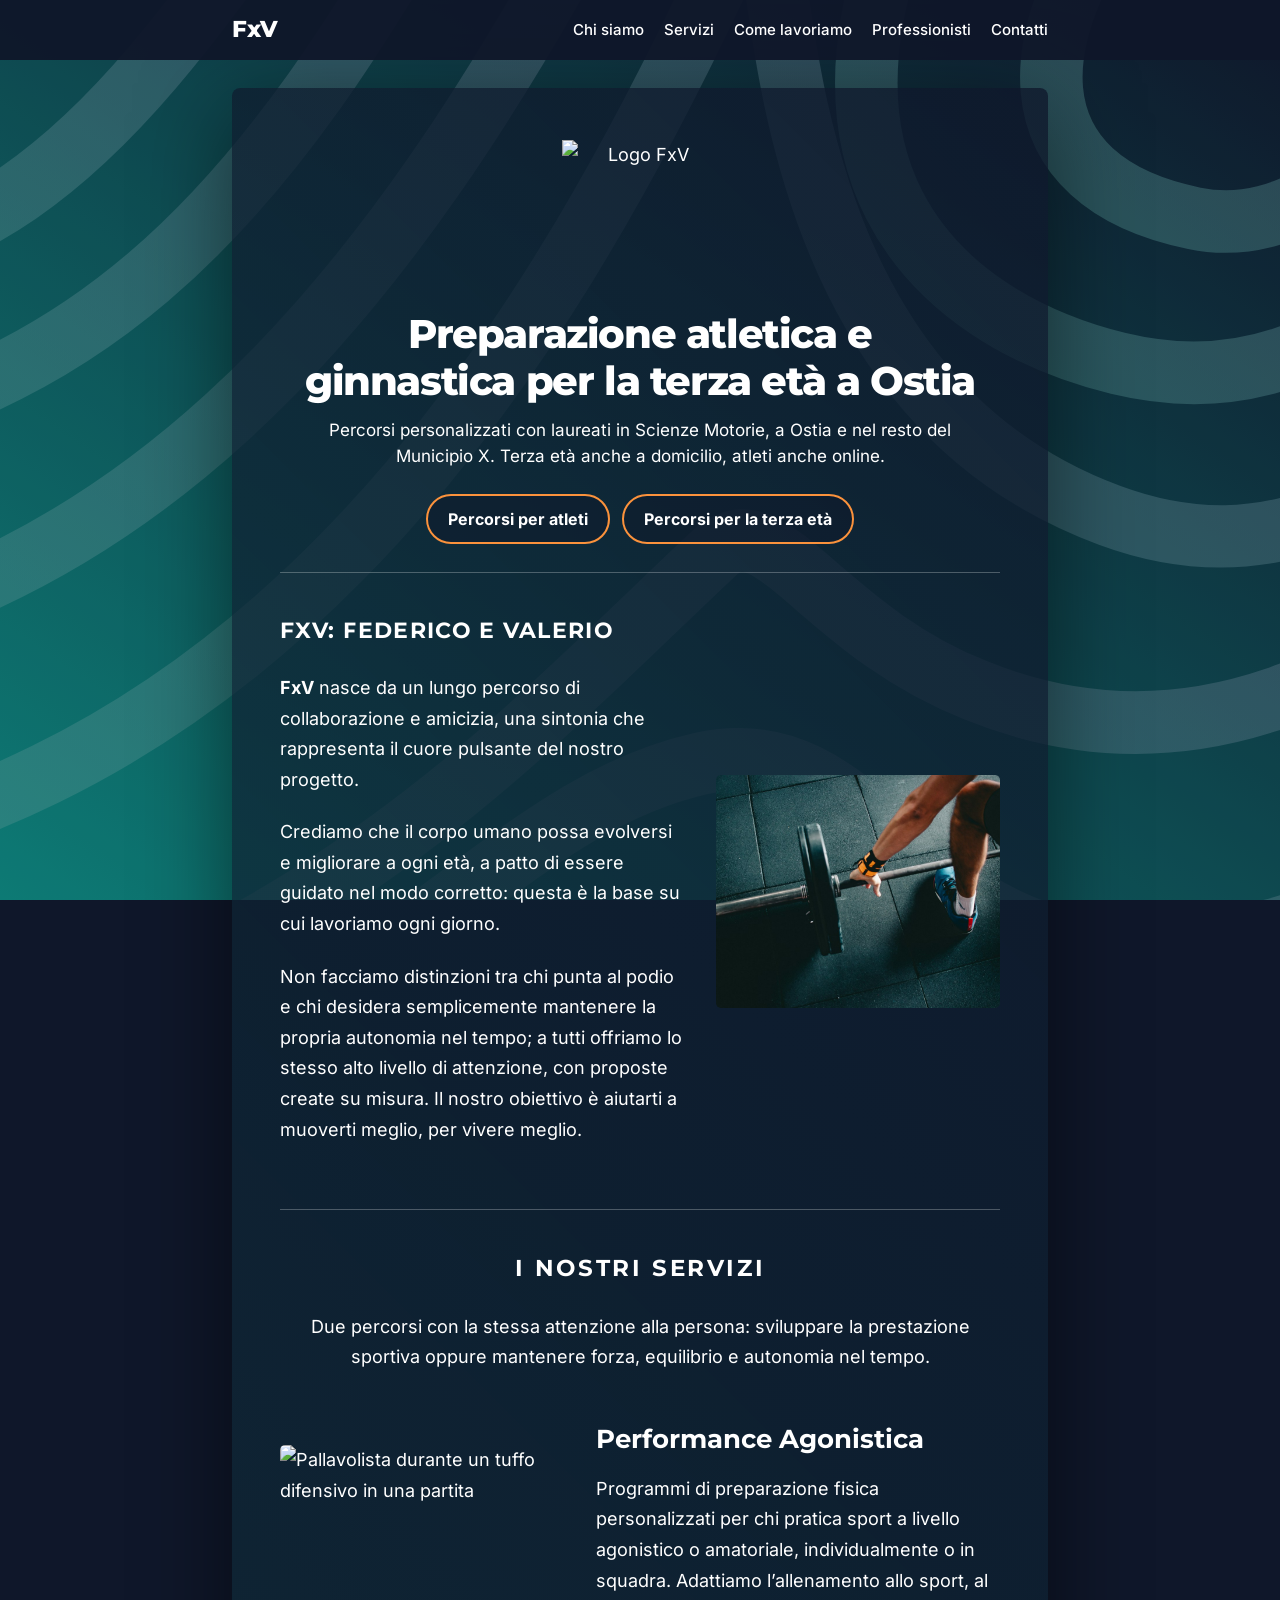
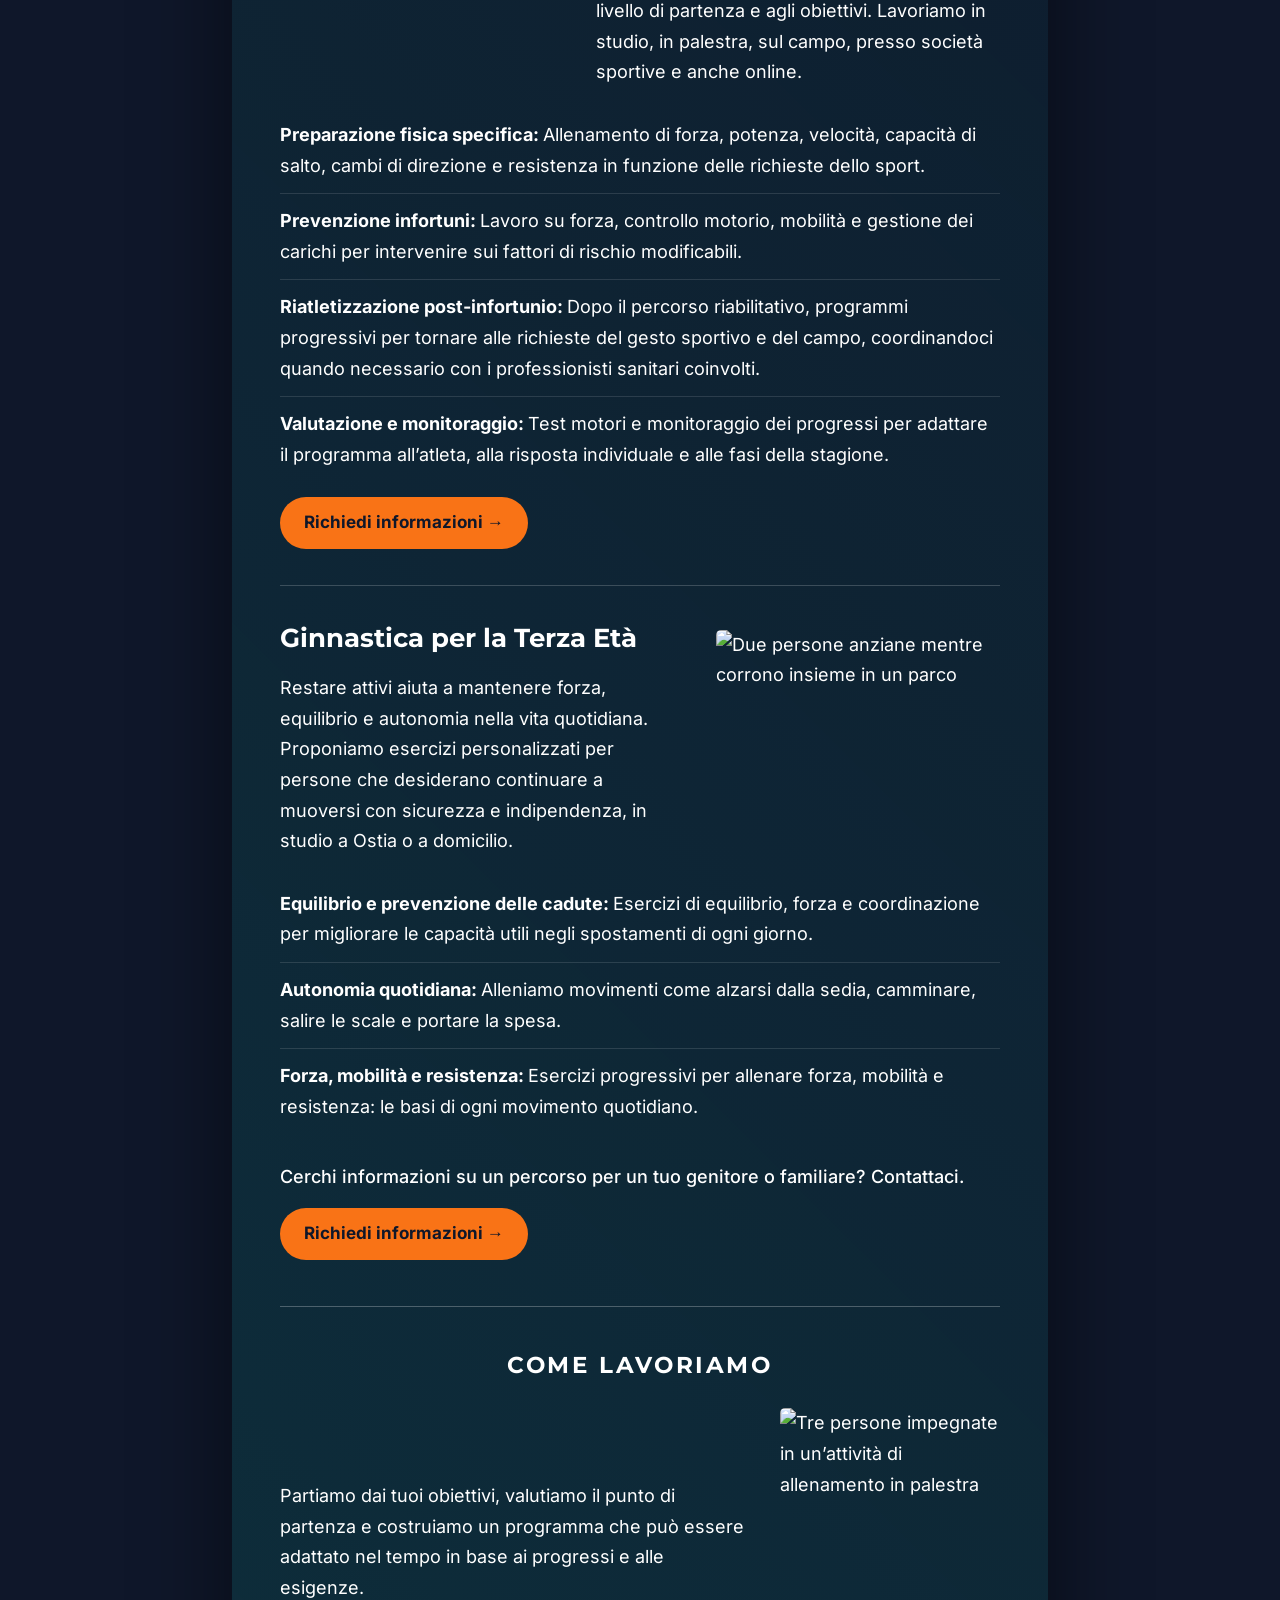
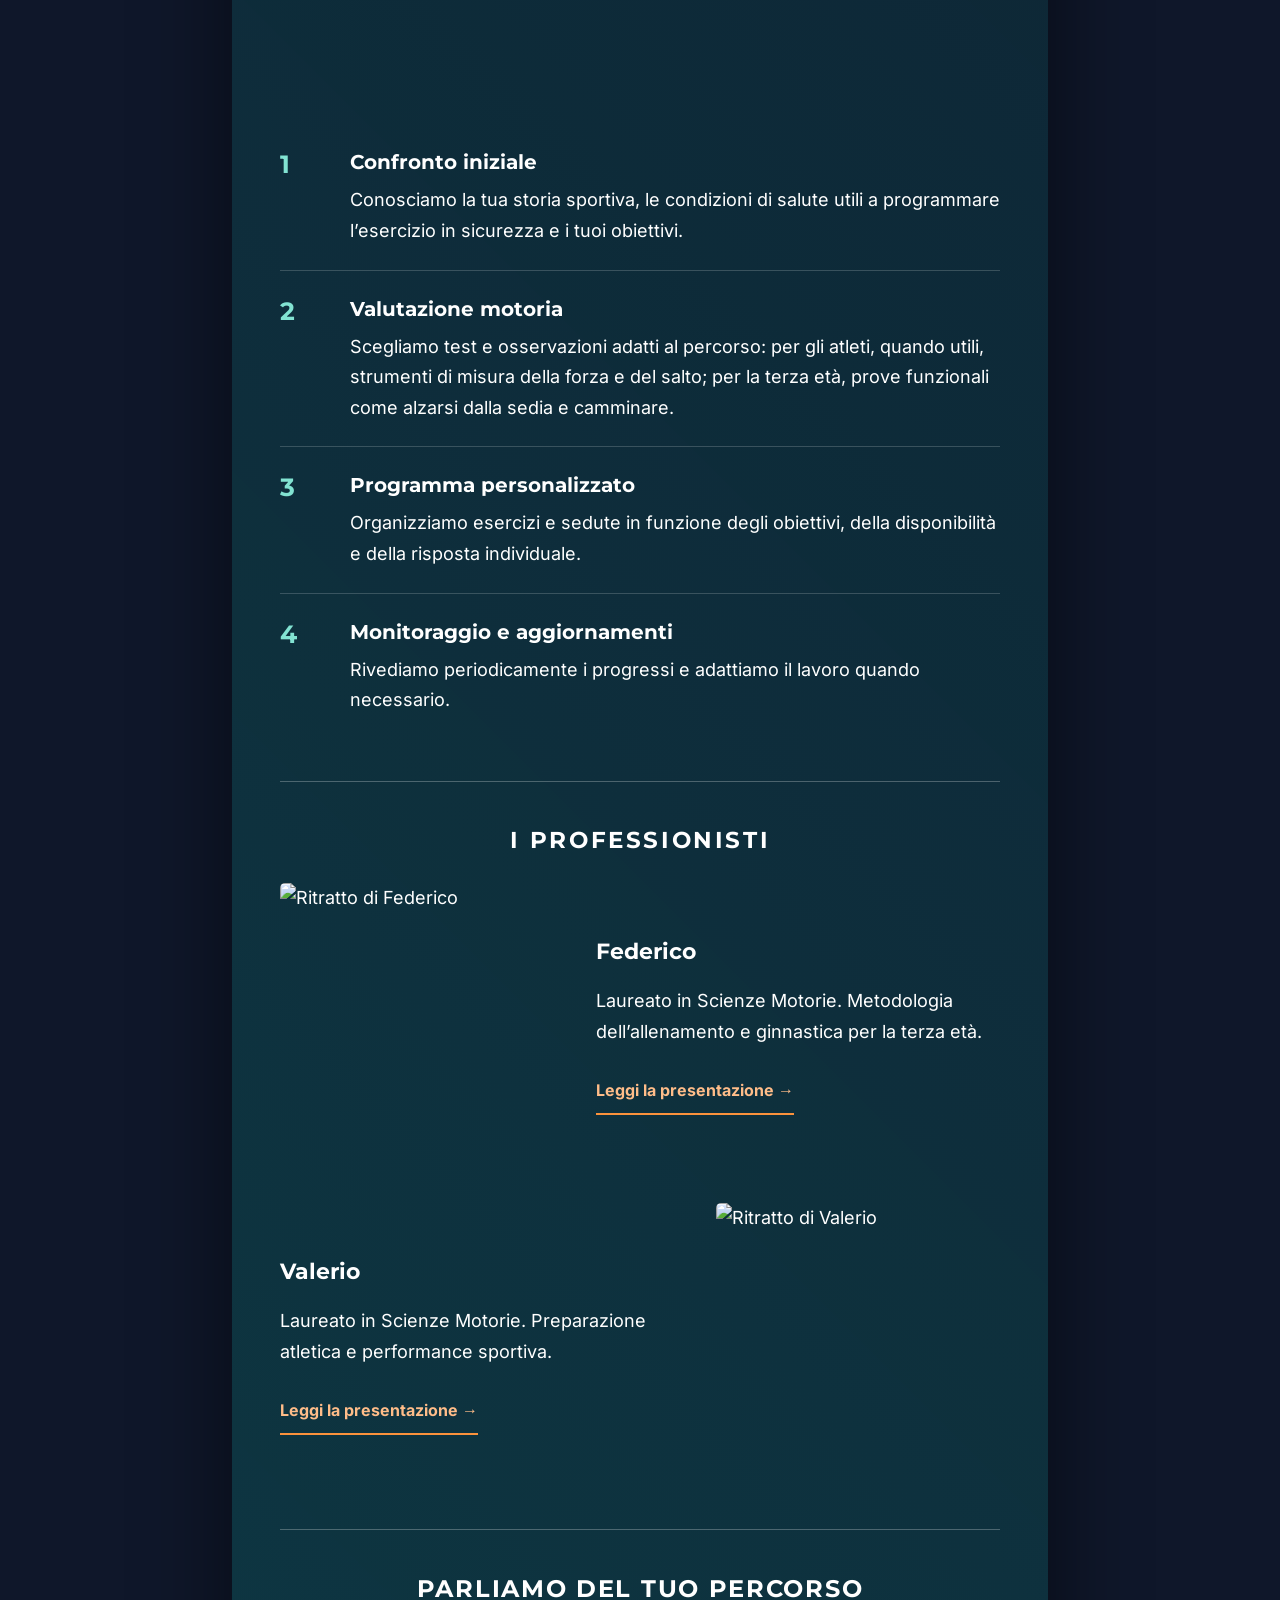
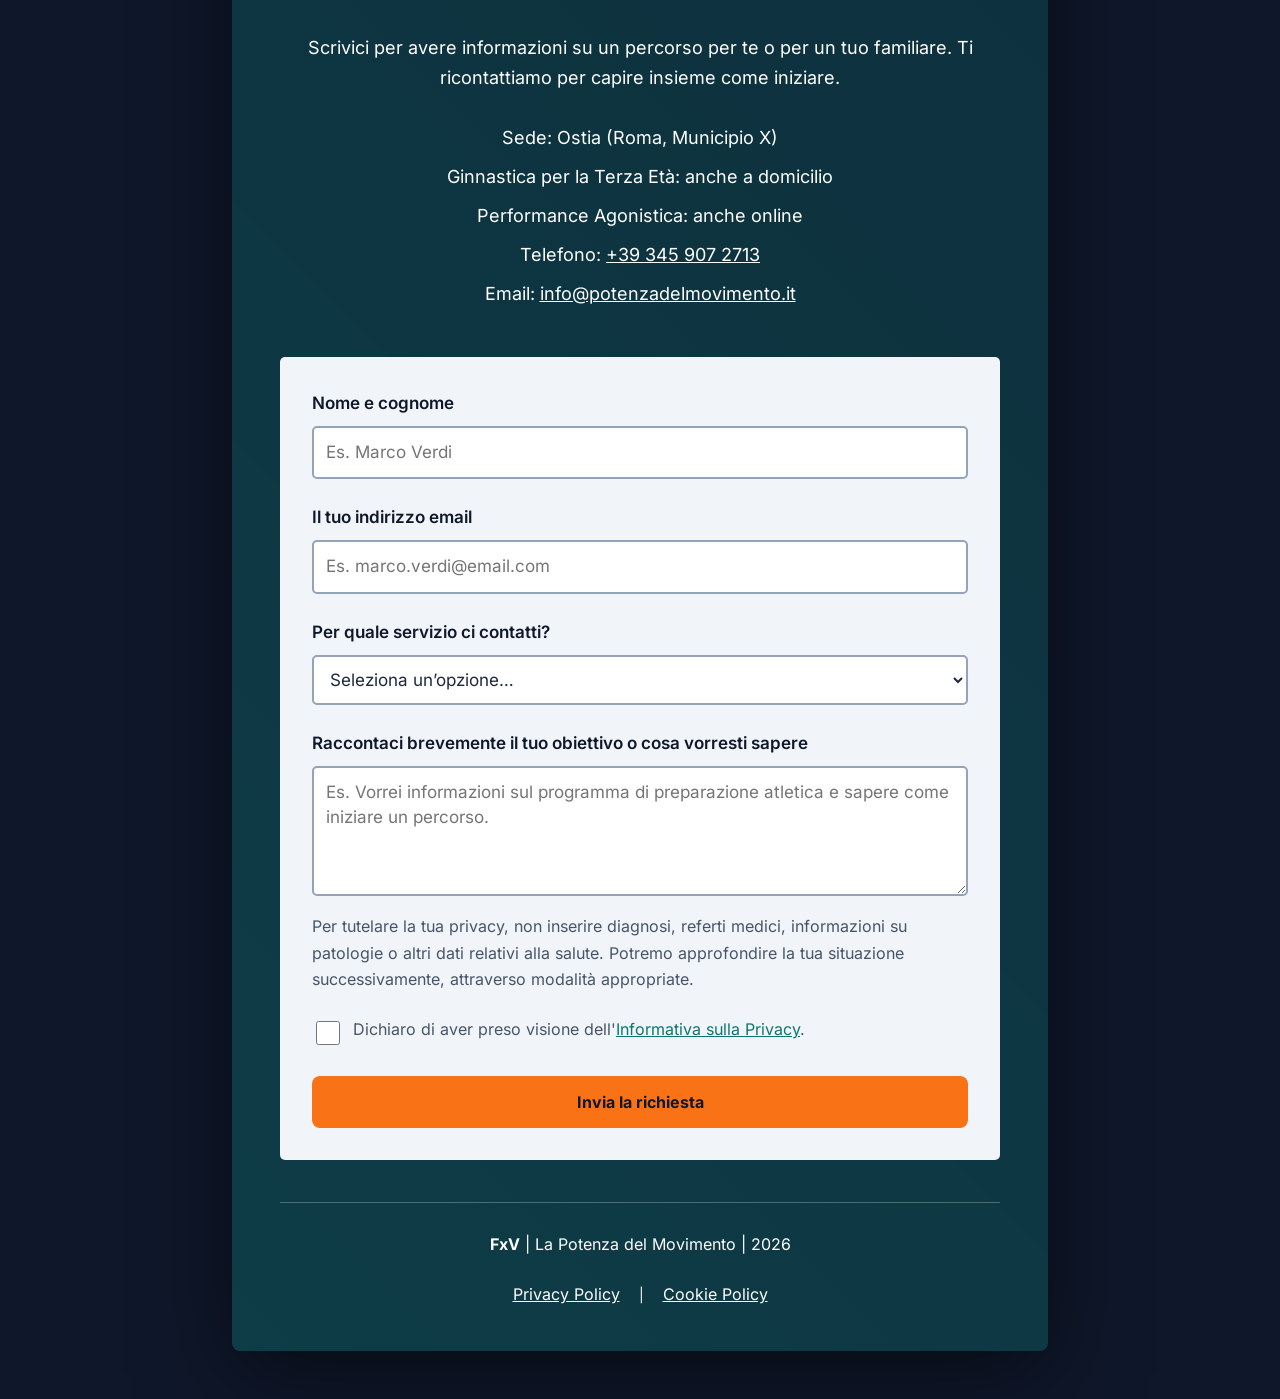
==== commit 451a983f: "Prepare approved v7 prototype for publication review" ====
--- a/index.html
+++ b/index.html
@@ -1,662 +1,171 @@
-
 <!DOCTYPE html>
-<html lang="it">
-<head>
-<meta charset="UTF-8">
-<meta name="viewport" content="width=device-width, initial-scale=1.0">
-<title>FxV - La potenza del Movimento | Performance e Longevità</title>
-<meta name="description" content="FxV – La Potenza del Movimento. Performance sportiva e longevità attraverso percorsi personalizzati nel Municipio X di Roma.">
-<link rel="canonical" href="https://fxvlapotenzadelmovimento.github.io/FxV/">
-<meta property="og:locale" content="it_IT">
-<meta property="og:type" content="website">
-<meta property="og:title" content="FxV - La potenza del Movimento | Performance e Longevità">
-<meta property="og:description" content="FxV – La Potenza del Movimento. Performance sportiva e longevità attraverso percorsi personalizzati nel Municipio X di Roma.">
-<meta property="og:url" content="https://fxvlapotenzadelmovimento.github.io/FxV/">
-<meta property="og:site_name" content="FxV - La Potenza del Movimento">
-<meta property="og:image" content="https://fxvlapotenzadelmovimento.github.io/FxV/fxv-social-preview.jpg">
-<meta property="og:image:alt" content="FxV - La Potenza del Movimento | Performance e Longevità">
-<meta name="twitter:card" content="summary_large_image">
-<meta name="twitter:title" content="FxV - La potenza del Movimento | Performance e Longevità">
-<meta name="twitter:description" content="FxV – La Potenza del Movimento. Performance sportiva e longevità attraverso percorsi personalizzati nel Municipio X di Roma.">
-<meta name="twitter:image" content="https://fxvlapotenzadelmovimento.github.io/FxV/fxv-social-preview.jpg">
-<link rel="preconnect" href="https://fonts.googleapis.com">
-<link rel="preconnect" href="https://fonts.gstatic.com" crossorigin>
-<link href="https://fonts.googleapis.com/css2?family=Inter:wght@400;500;600;700&family=Montserrat:wght@700;800;900&display=swap" rel="stylesheet">
+<html lang="it"><head>
+<meta charset="utf-8"/>
+<link rel="icon" type="image/webp" href="logo-FxV-Photoroom.webp"/>
+<meta content="width=device-width, initial-scale=1.0" name="viewport"/>
+<title>Preparazione atletica e ginnastica per la terza età a Ostia | FxV – La Potenza del Movimento</title>
+<meta content="Preparazione atletica, prevenzione infortuni e riatletizzazione. Ginnastica per la terza età a Ostia, anche a domicilio. Atleti anche online." name="description"/>
+<link href="https://fxvlapotenzadelmovimento.github.io/FxV/" rel="canonical"/>
+<meta content="it_IT" property="og:locale"/>
+<meta content="website" property="og:type"/>
+<meta content="FxV – Preparazione atletica e ginnastica per la terza età a Ostia" property="og:title"/>
+<meta content="Preparazione atletica, prevenzione infortuni e riatletizzazione. Ginnastica per la terza età a Ostia, anche a domicilio. Atleti anche online." property="og:description"/>
+<meta content="https://fxvlapotenzadelmovimento.github.io/FxV/" property="og:url"/>
+<meta content="FxV - La Potenza del Movimento" property="og:site_name"/>
+<meta content="https://fxvlapotenzadelmovimento.github.io/FxV/fxv-social-preview.jpg" property="og:image"/>
+<meta content="FxV – La Potenza del Movimento: preparazione atletica e ginnastica per la terza età" property="og:image:alt"/>
+<meta content="summary_large_image" name="twitter:card"/>
+<meta content="FxV – Preparazione atletica e ginnastica per la terza età a Ostia" name="twitter:title"/>
+<meta content="Preparazione atletica, prevenzione infortuni e riatletizzazione. Ginnastica per la terza età a Ostia, anche a domicilio. Atleti anche online." name="twitter:description"/>
+<meta content="https://fxvlapotenzadelmovimento.github.io/FxV/fxv-social-preview.jpg" name="twitter:image"/>
+<link href="https://fonts.googleapis.com" rel="preconnect"/>
+<link crossorigin="" href="https://fonts.gstatic.com" rel="preconnect"/>
 <style>
-/* CSS RESET & VARIABILI DI BRANDING "FxV" */
-* {
-box-sizing: border-box;
-margin: 0;
-padding: 0;
-scroll-behavior: smooth;
-}
-:root {
---primary-color: #0F172A; /* Blu Notte Ardesia Profondo */
---secondary-color: #0D9488; /* Teal / Verde Petrolio */
---accent-color: #F97316; /* Arancione Energetico */
---bg-warm: #F1F5F9; /* Grigio per stacco sezioni */
---text-dark: #1E293B; /* Antracite */
---text-light: #FFFFFF;
---font-title: 'Montserrat', sans-serif;
---font-body: 'Inter', sans-serif;
-}
-
-html {
-scroll-padding-top: 80px; /* Compensa l'header fisso durante lo scroll */
-}
-
-body {
-font-family: var(--font-body);
-background-color: var(--bg-warm);
-color: var(--text-dark);
-line-height: 1.6;
-font-size: 18px;
--webkit-font-smoothing: antialiased;
-}
-
-.container {
-width: 100%;
-max-width: 1200px;
-margin: 0 auto;
-padding: 0 24px;
-}
-
-section {
-padding: 100px 0;
-}
-
-strong {
-color: var(--primary-color);
-font-weight: 700;
-}
-.highlight {
-color: var(--secondary-color);
-font-weight: 700;
-}
-
-/* STILE HEADER & NAV */
-header {
-background-color: rgba(15, 23, 42, 0.96);
-backdrop-filter: blur(10px);
-padding: 15px 0; 
-position: sticky;
-top: 0;
-z-index: 1000;
-border-bottom: 1px solid rgba(255, 255, 255, 0.1);
-}
-.header-flex {
-display: flex;
-justify-content: space-between;
-align-items: center;
-}
-.logo {
-font-family: var(--font-title);
-font-size: 28px;
-font-weight: 900;
-color: var(--text-light);
-text-decoration: none;
-letter-spacing: -1px;
-}
-.nav-links a {
-color: var(--text-light);
-text-decoration: none;
-margin-left: 20px;
-font-weight: 500;
-font-size: 14px;
-transition: color 0.3s;
-text-transform: uppercase;
-}
-.nav-links a:hover {
-color: var(--accent-color);
-}
-
-/* Menu compatto solo su smartphone molto stretti (fino a 375px). */
-.nav-toggle { display: none; }
-@media (max-width: 375px) {
-  .header-flex { position: relative; }
-  .nav-toggle {
-    display: inline-flex;
-    align-items: center;
-    gap: 8px;
-    padding: 9px 13px;
-    border: 1px solid rgba(255,255,255,.55);
-    border-radius: 8px;
-    background: transparent;
-    color: #fff;
-    font: 600 15px var(--font-body);
-    cursor: pointer;
-  }
-  .nav-toggle-symbol { font-size: 21px; line-height: 1; width: 20px; text-align: center; }
-  .nav-toggle:focus-visible { outline: 3px solid var(--accent-color); outline-offset: 3px; }
-  .nav-links {
-    display: none;
-    position: absolute;
-    top: calc(100% + 15px);
-    left: 0;
-    right: 0;
-    padding: 8px 0;
-    background: #0F172A;
-    border: 1px solid rgba(255,255,255,.18);
-    border-radius: 10px;
-    box-shadow: 0 12px 25px rgba(0,0,0,.2);
-  }
-  .nav-links.is-open { display: flex; flex-direction: column; }
-  .nav-links a {
-    display: block;
-    margin: 0;
-    padding: 11px 18px;
-  }
-  .nav-links a:focus-visible { outline: 2px solid var(--accent-color); outline-offset: -3px; }
-}
-
-/* Accessibilità: salto al contenuto e focus da tastiera. */
-.skip-link {
-  position: absolute;
-  top: -100px;
-  left: 12px;
-  z-index: 10001;
-  padding: 12px 18px;
-  border-radius: 6px;
-  background: #FFFFFF;
-  color: #0F172A;
-  font-weight: 700;
-}
-.skip-link:focus-visible { top: 12px; }
-a:focus-visible, button:focus-visible, [role="button"]:focus-visible {
-  outline: 3px solid #0F766E;
-  outline-offset: 3px;
-}
-header a:focus-visible, .contact a:focus-visible, footer a:focus-visible,
-.nav-toggle:focus-visible { outline-color: #FB923C; }
-footer strong { color: #FFFFFF; }
-@media (prefers-reduced-motion: reduce) {
-  html, * { scroll-behavior: auto; }
-  *, *::before, *::after { transition-duration: 0.01ms !important; }
-}
-
-/* HERO SECTION - SLIDE 1 */
-.hero {
-position: relative;
-height: 95vh;
-min-height: 650px;
-background: linear-gradient(rgba(15, 23, 42, 0.70), rgba(15, 23, 42, 0.85)),
-url('https://images.unsplash.com/photo-1517838277536-f5f99be501cd?auto=format&fit=crop&w=1920&q=80') no-repeat center center/cover;
-display: flex;
-align-items: center;
-color: var(--text-light);
-text-align: center;
-}
-.hero-content {
-max-width: 900px;
-margin: 0 auto;
-}
-.hero h1 {
-font-family: var(--font-title);
-font-size: 96px;
-font-weight: 900;
-line-height: 1.05;
-margin-bottom: 15px;
-letter-spacing: -3px;
-}
-.hero h1 span {
-color: var(--accent-color);
-}
-.hero p {
-font-size: 28px;
-margin-bottom: 45px;
-font-weight: 600;
-color: rgba(255, 255, 255, 0.95);
-text-transform: uppercase;
-letter-spacing: 4px;
-}
-.btn-main {
-display: inline-block;
-background-color: var(--accent-color);
-color: var(--primary-color);
-text-decoration: none;
-padding: 20px 45px;
-font-size: 18px;
-font-weight: 700;
-border-radius: 50px;
-text-transform: uppercase;
-letter-spacing: 1px;
-box-shadow: 0 4px 25px rgba(249, 115, 22, 0.4);
-transition: transform 0.2s, background-color 0.3s, box-shadow 0.3s;
-border: none;
-cursor: pointer;
-}
-.btn-main:hover {
-background-color: #ea580c;
-transform: translateY(-2px);
-box-shadow: 0 6px 28px rgba(249, 115, 22, 0.6);
-}
-
-/* CHI SIAMO - SLIDE 2 */
-.about { background-color: var(--text-light); }
-.about-grid { display: grid; grid-template-columns: 1fr 1fr; gap: 60px; align-items: center; }
-@media (max-width: 768px) { .about-grid { grid-template-columns: 1fr; } }
-.section-tag {
-color: #0F766E; font-weight: 700; text-transform: uppercase;
-font-size: 14px; letter-spacing: 2px; margin-bottom: 12px; display: block;
-}
-.section-title {
-font-family: var(--font-title); font-size: 42px; color: var(--primary-color);
-margin-bottom: 24px; font-weight: 800; line-height: 1.2; letter-spacing: -1px;
-}
-.about-text p { margin-bottom: 22px; color: #475569; font-size: 18px; }
-.about-image { display: flex; justify-content: center; align-items: center; }
-.about-image img { width: 100%; max-width: 450px; height: auto; }
-
-/* MACRO-AREE - SLIDE 3 */
-.services { background-color: var(--bg-warm); }
-.services-header { text-align: center; max-width: 800px; margin: 0 auto 60px auto; }
-.services-grid { display: grid; grid-template-columns: repeat(auto-fit, minmax(min(350px, 100%), 1fr)); gap: 40px; }
-.service-card {
-background-color: var(--text-light); border-radius: 20px; overflow: hidden;
-box-shadow: 0 10px 30px rgba(15, 23, 42, 0.03); transition: transform 0.3s, box-shadow 0.3s;
-border: 1px solid rgba(15, 23, 42, 0.04); display: flex; flex-direction: column;
-}
-.service-card:hover { transform: translateY(-5px); box-shadow: 0 20px 40px rgba(15, 23, 42, 0.08); }
-.service-img { height: 260px; background-size: cover; background-position: center; }
-.service-content { padding: 40px; flex-grow: 1; }
-.service-content h3 { font-family: var(--font-title); font-size: 26px; color: var(--primary-color); margin-bottom: 20px; font-weight: 800; }
-.service-content p { color: #475569; font-size: 17px; margin-bottom: 16px; }
-.service-list { list-style: none; margin-top: 20px; }
-.service-list li { margin-bottom: 12px; font-size: 16px; color: #334155; padding-left: 24px; position: relative; }
-.service-list li::before { content: "✓"; color: var(--secondary-color); font-weight: bold; position: absolute; left: 0; }
-
-/* METODO - SLIDE 4 */
-.method {
-background: linear-gradient(rgba(255, 255, 255, 0.9), rgba(255, 255, 255, 0.9)), url('slide4-sfondo.webp') no-repeat center center/cover;
-border-top: 1px solid #E2E8F0;
-}
-.method-grid { display: grid; grid-template-columns: repeat(auto-fit, minmax(240px, 1fr)); gap: 32px; margin-top: 50px; }
-.method-step { text-align: center; padding: 30px 20px; background-color: var(--bg-warm); border-radius: 16px; border: 1px solid rgba(0,0,0,0.02); box-shadow: 0 10px 25px rgba(0,0,0,0.05); }
-.step-number {
-width: 70px; height: 70px; background-color: var(--secondary-color); color: var(--text-light);
-border-radius: 50%; display: flex; align-items: center; justify-content: center; font-size: 28px;
-font-weight: 800; font-family: var(--font-title); margin: 0 auto 24px auto; box-shadow: 0 4px 14px rgba(13, 148, 136, 0.3);
-}
-.method-step h3 { font-family: var(--font-title); font-size: 20px; color: var(--primary-color); margin-bottom: 12px; font-weight: 700; }
-.method-step p { font-size: 15px; color: #475569; }
-
-/* TEAM - SLIDE 5 */
-.team {
-background-color: var(--bg-warm);
-}
-.team-grid {
-display: grid;
-grid-template-columns: 1fr 1fr;
-gap: 40px;
-margin-top: 40px;
-}
-@media (max-width: 768px) {
-.team-grid { grid-template-columns: 1fr; }
-}
-.team-card-small {
-background-color: var(--text-light);
-border-radius: 20px;
-padding: 30px;
-display: flex;
-align-items: center;
-gap: 24px;
-box-shadow: 0 10px 30px rgba(15, 23, 42, 0.03);
-border: 1px solid rgba(15, 23, 42, 0.04);
-cursor: pointer;
-transition: transform 0.3s, box-shadow 0.3s;
-}
-.team-card-small:hover {
-transform: translateY(-5px);
-box-shadow: 0 15px 35px rgba(15, 23, 42, 0.1);
-}
-.team-card-small:focus-visible { outline: 3px solid var(--secondary-color); outline-offset: 4px; }
-@media (max-width: 550px) {
-.team-card-small { flex-direction: column; text-align: center; }
-}
-.team-avatar-small {
-width: 90px;
-height: 90px;
-border-radius: 50%;
-object-fit: cover;
-border: 3px solid var(--secondary-color);
-flex-shrink: 0;
-}
-.team-info-small h3 {
-font-family: var(--font-title);
-font-size: 22px;
-color: var(--primary-color);
-margin-bottom: 4px;
-font-weight: 800;
-}
-.team-info-small p {
-color: #475569;
-font-size: 15px;
-line-height: 1.4;
-margin-bottom: 8px;
-}
-.read-more {
-font-size: 14px;
-color: #B45309;
-font-weight: 700;
-text-transform: uppercase;
-}
-
-/* MODAL / POPUP CSS */
-.modal-overlay {
-display: none;
-position: fixed;
-top: 0; left: 0; width: 100%; height: 100%;
-background-color: rgba(15, 23, 42, 0.85);
-backdrop-filter: blur(5px);
-z-index: 9999;
-align-items: center;
-justify-content: center;
-opacity: 0;
-transition: opacity 0.3s ease;
-}
-.modal-overlay.active {
-display: flex;
-opacity: 1;
-}
-.modal-content {
-background-color: var(--text-light);
-border-radius: 24px;
-padding: 50px;
-max-width: 650px;
-width: 90%;
-position: relative;
-transform: translateY(20px);
-transition: transform 0.3s ease;
-text-align: center;
-box-shadow: 0 25px 50px -12px rgba(0, 0, 0, 0.5);
-max-height: 90vh;
-overflow-y: auto;
-}
-.modal-overlay.active .modal-content {
-transform: translateY(0);
-}
-.close-modal {
-position: absolute;
-top: 20px;
-right: 25px;
-font-size: 32px;
-color: #475569;
-cursor: pointer;
-transition: color 0.2s;
-line-height: 1;
-background: none;
-border: 0;
-font-family: inherit;
-}
-.close-modal:hover { color: var(--accent-color); }
-.close-modal:focus-visible { outline: 3px solid var(--secondary-color); outline-offset: 4px; }
-.modal-avatar {
-width: 140px;
-height: 140px;
-border-radius: 50%;
-object-fit: cover;
-border: 4px solid var(--secondary-color);
-margin-bottom: 20px;
-}
-.modal-role {
-color: #0F766E;
-font-weight: 700;
-font-size: 14px;
-text-transform: uppercase;
-letter-spacing: 1.5px;
-display: block;
-margin-bottom: 20px;
-}
-.modal-bio {
-color: #475569;
-font-size: 16px;
-line-height: 1.8;
-text-align: left;
-margin-bottom: 16px;
-}
-@media (max-width: 550px) {
-.modal-content { padding: 42px 22px 28px; }
-.close-modal { top: 10px; right: 15px; }
-}
-
-/* CONTATTI - SLIDE 6 */
-.contact { background-color: var(--primary-color); color: var(--text-light); }
-.contact .section-title { color: var(--text-light); }
-.contact-grid { display: grid; grid-template-columns: 1fr 1fr; gap: 60px; align-items: center; }
-@media (max-width: 768px) { .contact-grid { grid-template-columns: 1fr; gap: 50px; } }
-.contact-info p { font-size: 19px; margin-bottom: 28px; color: rgba(255, 255, 255, 0.85); }
-.contact-details { margin-top: 40px; }
-.contact-item { margin-bottom: 20px; font-size: 17px; display: flex; align-items: center; gap: 14px; color: rgba(255, 255, 255, 0.9); }
-.contact-form { background-color: var(--text-light); padding: 45px; border-radius: 20px; box-shadow: 0 20px 50px rgba(0,0,0,0.25); }
-.form-group { margin-bottom: 22px; }
-.form-group label { display: block; margin-bottom: 8px; font-weight: 600; color: var(--primary-color); font-size: 15px; }
-.form-group input, .form-group select, .form-group textarea { width: 100%; padding: 15px; border: 2px solid #E2E8F0; border-radius: 8px; font-size: 16px; color: var(--text-dark); font-family: var(--font-body); transition: border-color 0.3s, box-shadow 0.3s; }
-.form-group input:focus, .form-group select:focus, .form-group textarea:focus { outline: none; border-color: var(--secondary-color); box-shadow: 0 0 0 4px rgba(13, 148, 136, 0.15); }
-.form-notice { margin-top: 16px; padding: 14px; border-radius: 8px; background-color: #f0fdf4; color: #166534; font-size: 15px; }
-.form-notice.error { background-color: #fef2f2; color: #991b1b; }
-
-/* FOOTER */
-footer { background-color: #090D16; color: rgba(255,255,255,0.65); padding: 45px 0; font-size: 15px; text-align: center; border-top: 1px solid rgba(255,255,255,0.05); }
-</style>
-</head>
-<body>
-
-<a href="#contenuto" class="skip-link">Vai al contenuto principale</a>
-<header>
-<div class="container header-flex">
-<a href="#" class="logo">FxV</a>
-<button type="button" class="nav-toggle" aria-controls="site-navigation" aria-expanded="false" aria-label="Apri il menu di navigazione"><span class="nav-toggle-symbol" aria-hidden="true">☰</span><span>Menu</span></button>
-<nav class="nav-links" id="site-navigation">
-<a href="#chi-siamo">Chi Siamo</a>
-<a href="#macro-aree">Programmi</a>
-<a href="#metodo">Metodo</a>
-<a href="#team">Staff</a>
-<a href="#contatti">Contatti</a>
-</nav>
-</div>
-</header>
-
-<main id="contenuto">
-<section class="hero">
-<div class="container">
-<div class="hero-content">
-<h1>FxV</h1>
-<p>La potenza del Movimento</p>
-<a href="#contatti" class="btn-main">Sblocca il tuo potenziale</a>
-</div>
-</div>
-</section>
-
-<section id="chi-siamo" class="about">
-<div class="container">
-<div class="about-grid">
-<div class="about-text">
-<h2 class="section-title">FxV: Federico e Valerio </h2>
+*{box-sizing:border-box}html{scroll-behavior:smooth;scroll-padding-top:92px}body{margin:0;color:#fff;font-family:Inter,Arial,sans-serif;font-size:18px;line-height:1.7;background:#0F172A;-webkit-font-smoothing:antialiased}a{color:inherit}button,input,select,textarea{font:inherit}button,a,input,textarea,select,[role=button]{-webkit-tap-highlight-color:transparent}a:focus-visible,button:focus-visible,[role=button]:focus-visible{outline:3px solid #F97316;outline-offset:5px}p{margin:0 0 22px}strong{font-weight:700}h1,h2,h3{font-family:Montserrat,Arial,sans-serif;line-height:1.45}h2{margin:0 0 26px;text-align:center;font-size:23px;font-weight:600;letter-spacing:2.6px;text-transform:uppercase}h3{font-size:20px;font-weight:600;line-height:1.5;margin:0 0 18px}img{max-width:100%;display:block}button{cursor:pointer}.backdrop{position:fixed;inset:0;z-index:-1;overflow:hidden;pointer-events:none;background:linear-gradient(45deg,rgba(13,148,136,.35),rgba(15,23,42,.64))}.backdrop svg{width:100%;height:100%;display:block}.site-header{position:fixed;top:0;left:0;right:0;z-index:10;padding:8px 16px;background:rgba(15,23,42,.95)}.header-flex{max-width:816px;margin:auto;display:flex;justify-content:space-between;align-items:center;gap:16px}.logo{font-family:Montserrat,Arial,sans-serif;font-weight:800;text-decoration:none;font-size:23px;min-height:44px;display:flex;align-items:center}.nav-links{display:flex;gap:20px;align-items:center}.nav-links a{text-decoration:none;font-size:15px;font-weight:500;min-height:44px;display:flex;align-items:center;border-bottom:1px solid transparent}.nav-links a:hover{border-color:#F97316}.nav-toggle{display:none}.panel{max-width:816px;margin:88px auto 48px;padding:52px 48px 34px;border-radius:8px;background:linear-gradient(45deg,rgba(13,148,136,.31),rgba(15,23,42,.67)),rgba(15,23,42,.38);box-shadow:0 24px 90px rgba(0,0,0,.5);animation:panel-entry 1.25s ease-out both;position:relative}.panel section+section{border-top:1px solid rgba(255,255,255,.26)}section{padding:42px 0}.hero{padding:0 0 38px;text-align:center}.hero-logo{width:216px;height:216px;object-fit:contain;margin:0 auto 24px}.hero h1{position:absolute;width:1px;height:1px;overflow:hidden;clip-path:inset(50%)}.hero p{font-family:Montserrat,Arial,sans-serif;font-weight:600;font-size:20px;letter-spacing:2.8px;text-transform:uppercase;line-height:1.5;margin:0 0 25px}.hero p::before{content:"";display:block;width:36px;height:1px;background:#fff;margin:0 auto 22px}.btn-main{display:inline-flex;align-items:center;justify-content:center;min-height:52px;padding:14px 25px;border-radius:100px;border:0;background:#F97316;color:#0F172A;font-size:16px;font-weight:700;text-align:center;text-decoration:none;line-height:1.5;transition:background .25s}.btn-main:hover{background:#FB923C}.btn-main:disabled{opacity:.65;cursor:wait}.about-layout{display:grid;grid-template-columns:minmax(0,1fr) 284px;gap:32px;align-items:center}.about-layout h2{text-align:left;font-size:22px;letter-spacing:1.3px}.about-layout p{font-size:18px}.photo{border-radius:5px;object-fit:cover;width:100%}.intro-photo{height:233px;object-position:50% 50%}.section-intro{text-align:center;margin:0 auto 38px}.area{padding:12px 0 36px}.area+.area{border-top:1px solid rgba(255,255,255,.19);padding:36px 0 4px}.area-top{display:grid;grid-template-columns:284px minmax(0,1fr);gap:32px;align-items:center;margin-bottom:20px}.area:nth-of-type(2) .area-top{grid-template-columns:minmax(0,1fr) 284px}.area:nth-of-type(2) .area-top img{order:2}.area-photo{height:220px}.area-top p{margin:0}.service-list{margin:0;padding:0;list-style:none}.service-list li{margin:0;padding:12px 0;border-bottom:1px solid rgba(255,255,255,.12)}.service-list li:last-child{border:0}.service-list strong{display:inline}.method-opening{display:grid;grid-template-columns:minmax(0,1fr) 220px;gap:32px;align-items:center;margin:0 0 26px}.method-photo{height:290px;object-position:center}.steps{list-style:none;padding:0;margin:0}.step{display:grid;grid-template-columns:48px 1fr;gap:22px;padding:23px 0;border-bottom:1px solid rgba(255,255,255,.18)}.step:last-child{border:0}.step-number{font-size:25px;line-height:1.4;font-family:Montserrat,sans-serif;color:#82E3D2}.step h3{margin:0 0 8px}.step p{margin:0}.staff-list{display:flex;flex-direction:column;gap:36px}.team-card-small{display:grid;grid-template-columns:284px minmax(0,1fr);gap:32px;align-items:center;cursor:pointer;border-radius:5px}.team-card-small:nth-child(even){grid-template-columns:minmax(0,1fr) 284px}.team-card-small:nth-child(even) img{order:2}.team-avatar-small{width:284px;height:284px;border-radius:5px;object-fit:cover}.team-card-small:nth-child(even) img{object-fit:cover;object-position:center 49%}.team-info-small h3{font-size:22px}.team-info-small p{margin-bottom:20px}.read-more{display:inline-flex;align-items:center;min-height:48px;color:#0F172A;background:#F97316;padding:10px 20px;border-radius:100px;font-size:16px;font-weight:700}.team-card-small:hover .read-more{background:#FB923C}.contact-info{text-align:center}.contact-info h2{font-size:24px;letter-spacing:1.7px}.section-tag{display:block;font-family:Montserrat,Arial,sans-serif;letter-spacing:2px;text-transform:uppercase;font-weight:600;font-size:16px;margin-bottom:20px}.contact-details{padding:8px 0 24px}.contact-item{margin-bottom:14px;overflow-wrap:anywhere}.contact-form{background:#F1F5F9;color:#1E293B;padding:32px;border-radius:5px;margin-top:10px}.form-group{margin-bottom:24px}.form-group label{display:block;margin-bottom:8px;font-size:17px;font-weight:600;color:#0F172A}.form-group input,.form-group select,.form-group textarea{width:100%;min-height:48px;background:#fff;border:2px solid #94A3B8;border-radius:5px;padding:12px;color:#1E293B;font-size:17px;line-height:1.5}.form-group textarea{resize:vertical;min-height:130px}.form-group input:focus,.form-group select:focus,.form-group textarea:focus{outline:3px solid #0D9488;outline-offset:2px}.form-group p,.form-group label[for=privacy-check]{font-size:16px!important;line-height:1.65!important}.form-group input[type=checkbox]{width:24px!important;height:24px;min-height:24px;flex-shrink:0;accent-color:#0F766E}.form-notice{margin:18px 0 0;padding:16px;background:#DCFCE7;color:#14532D;font-size:17px;border-radius:5px}.form-notice.error{background:#FEE2E2;color:#7F1D1D}footer{border-top:1px solid rgba(255,255,255,.26);text-align:center;padding:28px 0 0;font-size:16px}footer p{margin:0 0 15px}footer a{color:#fff!important;display:inline-flex;align-items:center;min-height:44px;text-decoration:underline!important;font-size:16px}.modal-overlay{display:none;position:fixed;inset:0;z-index:100;background:rgba(15,23,42,.9);align-items:center;justify-content:center;padding:20px}.modal-overlay.active{display:flex}.modal-content{position:relative;width:min(650px,100%);max-height:90vh;overflow-y:auto;border-radius:8px;padding:50px 40px 28px;background:#F1F5F9;color:#1E293B;box-shadow:0 25px 80px #0006;text-align:center}.modal-content .section-title{color:#0F172A;font-size:24px;letter-spacing:0;text-transform:none}.close-modal{position:absolute;right:12px;top:10px;width:48px;height:48px;border:0;background:transparent;color:#0F172A;font-size:34px}.modal-avatar{width:140px;height:140px;object-fit:cover;border-radius:5px;margin:0 auto 20px}.modal-role{display:block;color:#0F766E;font-size:16px;line-height:1.6;font-weight:600;margin:16px 0 22px}.modal-bio{font-size:18px;text-align:left;line-height:1.75}.skip-link{position:fixed;top:-120px;left:12px;z-index:101;padding:12px 18px;background:#fff;color:#0F172A;border-radius:5px}.skip-link:focus{top:12px}@keyframes panel-entry{from{opacity:0;transform:translateY(27px)}to{opacity:1;transform:translateY(0)}}
+@media(max-width:860px){.panel{margin-left:20px;margin-right:20px;padding:44px 34px 28px}.nav-links{gap:14px}.area-top,.about-layout,.team-card-small{grid-template-columns:250px minmax(0,1fr);gap:24px}.about-layout{grid-template-columns:minmax(0,1fr) 250px}.area:nth-of-type(2) .area-top,.team-card-small:nth-child(even){grid-template-columns:minmax(0,1fr) 250px}.team-avatar-small{width:250px;height:250px}}
+@media(max-width:740px){html{scroll-padding-top:88px}.site-header{padding:8px 20px}.header-flex{position:relative}.nav-toggle{display:inline-flex;align-items:center;justify-content:center;gap:8px;min-height:44px;padding:8px 14px;border:1px solid #94A3B8;border-radius:5px;color:#fff;background:transparent;font-size:16px}.nav-toggle-symbol{font-size:22px;width:20px;line-height:1}.nav-links{display:none;position:absolute;top:52px;left:0;right:0;background:#0F172A;padding:10px 0;border:1px solid #64748B;border-radius:5px;box-shadow:0 12px 35px #0008}.nav-links.is-open{display:flex;flex-direction:column;align-items:stretch;gap:0}.nav-links a{padding:10px 18px;font-size:17px;min-height:48px}.panel{margin:80px 14px 24px;padding:32px 22px 24px}.hero-logo{width:190px;height:190px}.hero p{font-size:18px;letter-spacing:2px}.hero .btn-main{width:100%;max-width:360px}.about-layout,.area-top,.area:nth-of-type(2) .area-top,.method-opening,.team-card-small,.team-card-small:nth-child(even){display:flex;flex-direction:column;gap:24px}.about-layout .intro-photo,.area:nth-of-type(2) .area-top img,.team-card-small:nth-child(even) img{order:-1}.intro-photo{height:220px}.about-layout h2{text-align:center}.area-photo{height:auto;aspect-ratio:1.55;object-fit:cover}.method-photo{width:100%;height:280px;object-position:center 66%;order:-1}.team-avatar-small{width:100%;height:auto;aspect-ratio:1.12}.team-card-small:nth-child(even) img{height:auto;aspect-ratio:1.12}.team-info-small{width:100%}.team-info-small h3{font-size:21px}section{padding:34px 0}h2{font-size:21px;letter-spacing:1.7px}.contact-info h2{font-size:22px}.contact-form{padding:24px 18px}.contact-item{font-size:17px}.step{grid-template-columns:32px 1fr;gap:14px}.modal-overlay{padding:12px}.modal-content{padding:55px 22px 22px}.modal-bio{font-size:18px}}
+@media(max-width:360px){.panel{margin-left:10px;margin-right:10px;padding-left:18px;padding-right:18px}.contact-form{padding-left:14px;padding-right:14px}.hero p{letter-spacing:1px}.btn-main{padding-left:15px;padding-right:15px}}
+@media(prefers-reduced-motion:reduce){html{scroll-behavior:auto}.panel{animation:none}*{transition:none!important}}
+
+
+/* FXV PROTOTIPO V4 - override contenuti/gerarchia, senza nuove dipendenze */
+.hero{padding:0 0 28px}
+.hero-logo{width:156px;height:156px;margin:0 auto 14px}
+.hero h1{position:static;width:auto;height:auto;clip-path:none;overflow:visible;font-family:Montserrat,Arial,sans-serif;font-size:clamp(27px,3.3vw,40px);font-weight:800;line-height:1.18;letter-spacing:-.035em;text-transform:none;margin:0 auto 14px;max-width:750px;text-wrap:balance}
+.hero p.hero-subtitle{font-family:Inter,Arial,sans-serif;font-size:17px;font-weight:400;line-height:1.52;letter-spacing:0;text-transform:none;margin:0 auto 24px;max-width:690px}
+.hero p.hero-subtitle::before{display:none;content:none}
+.hero-choices{display:flex;justify-content:center;align-items:stretch;gap:12px;flex-wrap:wrap}
+.hero-choice{display:inline-flex;align-items:center;justify-content:center;min-height:50px;padding:11px 20px;border-radius:28px;border:2px solid #FB923C;background:rgba(15,23,42,.48);color:white;text-decoration:none;text-align:center;font-size:16px;font-weight:700;line-height:1.3;transition:background-color .2s,color .2s}
+.hero-choice:hover{background:#F97316;color:#0F172A}
+.area-top h3{line-height:1.27;font-size:clamp(21px,2.3vw,26px)}
+.service-list strong{font-weight:700}
+.area-action{display:inline-flex;align-items:center;justify-content:center;min-height:52px;margin-top:15px;padding:12px 24px;border:0;border-radius:100px;background:#F97316;color:#0F172A;text-decoration:none;text-align:center;font-weight:700;font-size:17px;line-height:1.4}
+.area-action:hover{background:#FB923C;color:#0F172A}
+.family-message{margin:28px 0 0;font-size:18px;font-weight:500}
+.team-info-small .read-more{background:transparent!important;color:#FFBD89;padding:8px 0;border-radius:0;border-bottom:2px solid #FB923C;font-weight:700}
+.team-card-small:hover .read-more{background:transparent!important;color:#fff}
+.contact-details{max-width:580px;margin:0 auto 14px}
+.contact-item{line-height:1.5;margin-bottom:12px}
+.contact-form .form-group label{font-size:17px}
+.modal-role{text-transform:none}
+@media(max-width:740px){
+ .hero{padding-bottom:22px}
+ .hero-logo{width:125px;height:125px;margin-bottom:12px}
+ .hero h1{font-size:clamp(24px,6.65vw,32px);line-height:1.18;letter-spacing:-.025em;margin-bottom:12px}
+ .hero p.hero-subtitle{font-size:16px;line-height:1.4;margin-bottom:17px}
+ .hero-choices{flex-direction:column;gap:9px;align-items:stretch}
+ .hero-choice{width:100%;min-height:48px;padding:9px 12px;font-size:16px}
+ .area-top h3{font-size:22px}
+ .family-message{font-size:17px}
+ .panel{padding-top:20px}
+ .contact-item{text-align:left}
+}
+@media(max-width:375px){
+ .hero-logo{width:110px;height:110px}
+ .hero h1{font-size:24px}
+ .hero p.hero-subtitle{font-size:16px;line-height:1.36}
+ .hero-choice{min-height:44px}
+}
+
+/* FxV v7 - Barra rapida di contatto: solo smartphone. */
+.fxv-mobile-actions{display:none}
+@media (max-width:740px){
+  html{scroll-padding-bottom:calc(88px + env(safe-area-inset-bottom,0px))}
+  body{padding-bottom:calc(88px + env(safe-area-inset-bottom,0px))}
+  .fxv-mobile-actions{
+    position:fixed;bottom:0;left:0;right:0;z-index:25;
+    display:grid;grid-template-columns:repeat(2,minmax(0,1fr));gap:10px;
+    padding:10px max(14px,env(safe-area-inset-right,0px)) calc(10px + env(safe-area-inset-bottom,0px)) max(14px,env(safe-area-inset-left,0px));
+    background:rgba(15,23,42,.98);border-top:1px solid rgba(255,255,255,.24);
+    box-shadow:0 -8px 24px rgba(0,0,0,.22)
+  }
+  .fxv-mobile-actions a{
+    display:flex;align-items:center;justify-content:center;gap:9px;min-width:0;min-height:52px;
+    border-radius:12px;padding:9px 10px;font-size:17px;font-weight:700;line-height:1.25;
+    text-decoration:none;letter-spacing:0
+  }
+  .fxv-mobile-actions svg{height:20px;width:20px;flex:none}
+  .fxv-mobile-actions .fxv-action-call{background:#F97316;color:#0F172A}
+  .fxv-mobile-actions .fxv-action-write{background:#0F766E;color:#fff}
+  .fxv-mobile-actions .fxv-action-call:active{background:#FB923C}
+  .fxv-mobile-actions .fxv-action-write:active{background:#115E59}
+  #fxv-contact-form{scroll-margin-top:96px;scroll-margin-bottom:calc(94px + env(safe-area-inset-bottom,0px))}
+  /* Lascia libero il modulo mentre l'utente compila un campo. */
+  body:has(#fxv-contact-form:focus-within) .fxv-mobile-actions{visibility:hidden;pointer-events:none}
+}
+</style><link rel="stylesheet" href="assets/v7/fonts.css"/></head><body><div aria-hidden="true" class="backdrop"><svg preserveaspectratio="xMidYMid slice" viewbox="0 0 1363 936" xmlns="http://www.w3.org/2000/svg"><defs><lineargradient id="base" x1="0" x2="1" y1="1" y2="0"><stop stop-color="#0D9488"></stop><stop offset="1" stop-color="#0F172A"></stop></lineargradient><lineargradient id="curve" x1="0" x2="1" y1="1" y2="0"><stop stop-color="#65B8AD" stop-opacity=".38"></stop><stop offset="1" stop-color="#73849B" stop-opacity=".42"></stop></lineargradient></defs><rect fill="url(#base)" height="936" width="1363"></rect><g fill="none" stroke="url(#curve)" stroke-width="65"><path d="M-380 270 C 10 345 152 108 333 -140"></path><path d="M-360 470 C 110 467 300 192 489 -140"></path><path d="M-360 691 C 152 661 420 309 649 -120"></path><path d="M-340 910 C 270 870 573 392 781 -60 C 861 -240 740 377 1170 536 C 1340 599 1468 520 1610 383"></path><path d="M-200 1115 C 298 1064 556 764 759 575 C 817 520 870 655 1031 718 C 1260 811 1447 693 1590 580"></path><path d="M160 1115 C 453 1020 551 838 745 794 C 941 751 962 1033 1280 980 C 1450 951 1560 872 1690 735"></path><path d="M989 -160 C 816 166 984 330 1179 378 C 1356 421 1477 317 1578 185"></path><path d="M1222 -150 C 1061 36 1072 189 1258 227 C 1389 254 1482 115 1580 25"></path></g><rect fill="#0F172A" height="936" opacity=".2" width="1363"></rect></svg></div><a class="skip-link" href="#contenuto">Vai al contenuto principale</a><header class="site-header"><div class="header-flex"><a class="logo" href="#">FxV</a><button aria-controls="site-navigation" aria-expanded="false" aria-label="Apri il menu di navigazione" class="nav-toggle" type="button"><span aria-hidden="true" class="nav-toggle-symbol">☰</span><span>Menu</span></button><nav aria-label="Navigazione principale" class="nav-links" id="site-navigation"><a href="#chi-siamo">Chi siamo</a><a href="#macro-aree">Servizi</a><a href="#metodo">Come lavoriamo</a><a href="#team">Professionisti</a><a href="#contatti">Contatti</a></nav></div></header><main class="panel" id="contenuto"><section class="hero"><img alt="Logo FxV" class="hero-logo" src="logo-FxV-Photoroom.webp"/><h1>Preparazione atletica e ginnastica per la terza età a Ostia</h1><p class="hero-subtitle">Percorsi personalizzati con laureati in Scienze Motorie, a Ostia e nel resto del Municipio X. Terza età anche a domicilio, atleti anche online.</p><div class="hero-choices"><a class="hero-choice" href="#area-performance">Percorsi per atleti</a><a class="hero-choice" href="#area-terza-eta">Percorsi per la terza età</a></div></section><section id="chi-siamo"><div class="about-layout"><div>
+<h2 class="section-title">FxV: Federico e Valerio</h2>
 <p><strong>FxV</strong> nasce da un lungo percorso di collaborazione e amicizia, una sintonia che rappresenta il cuore pulsante del nostro progetto.</p>
 <p>Crediamo che il corpo umano possa evolversi e migliorare a ogni età, a patto di essere guidato nel modo corretto: questa è la base su cui lavoriamo ogni giorno.</p>
 <p>Non facciamo distinzioni tra chi punta al podio e chi desidera semplicemente mantenere la propria autonomia nel tempo; a tutti offriamo lo stesso alto livello di attenzione, con proposte create su misura. Il nostro obiettivo è aiutarti a muoverti meglio, per vivere meglio.</p>
-</div>
-<div class="about-image">
-<img src="logo-FxV-Photoroom.webp" alt="Logo FxV">
-</div>
-</div>
-</div>
-</section>
-
-<section id="macro-aree" class="services">
-<div class="container">
-<div class="services-header">
-<h2 class="section-title">Le Nostre Due Anime</h2>
-<p>Performance e benessere, un approccio integrato per le esigenze di tutti</p>
-</div>
-<div class="services-grid">
-<div class="service-card">
-<div class="service-img" style="background-image: url('slide-3-performance.webp');"></div>
-<div class="service-content">
-<h3>1. Area Performance Agonistica</h3>
-<p>Dedicata agli atleti che praticano sport agonistici e vogliono migliorare la propria prestazione attraverso programmi personalizzati, costruiti sulle richieste dello sport, sul livello dell’atleta e sugli obiettivi stagionali.</p>
-<ul class="service-list">
-<li><strong>Performance sport-specifica:</strong> Programmi mirati allo sviluppo di forza, potenza, velocità, capacità di salto, cambi di direzione e resistenza specifica.</li>
-<li><strong>Prevenzione infortuni:</strong> Lavori su controllo motorio, stabilità articolare, mobilità, forza e gestione dei carichi per ridurre i principali fattori di rischio.</li>
-<li><strong>Riatletizzazione post-infortunio:</strong> Percorsi progressivi per tornare al gesto sportivo attraverso esercizi di forza, controllo, salti, atterraggi, cambi di direzione e situazioni specifiche di campo.</li>
-<li><strong>Monitoraggio dell’atleta:</strong> Valutazione dei progressi e adattamento del programma in base alla risposta individuale, alla fase della stagione e agli obiettivi prestativi.</li>
-</ul>
-</div>
-</div>
-
-<div class="service-card">
-<div class="service-img" style="background-image: url('immagine%20slide%203.webp');"></div>
-<div class="service-content">
-<h3>2. Area Ginnastica per la Terza Età</h3>
-<p>La naturalezza degli anni che passano non va contrastata ma i suoi effetti dannosi si; il nostro programma propone uno stile attivo di invecchiamento con esercizi basati sulle capacità, le limitazioni e gli obiettivi di salute del soggetto.</p>
-<ul class="service-list">
-<li><strong>Prevenzione cadute:</strong> Protocolli che stimolino l'equilibrio, i livelli di forza degli arti inferiori e aspetti coordinativi generali per gestire con successo situazioni di disequilibrio.</li>
-<li><strong>Mantenimento dell'autonomia:</strong> Esercizi funzionali che permettano all'utente di svolgere in autonomia, sicurezza e sempre con minore sforzo, gesti che fanno parte della propria quotidianità.</li>
-<li><strong>Efficienza fisica generale:</strong> Protocolli di routine con elementi di coordinazione generale, mobilità articolare, rinforzo degli arti e del core, stimolazione del metabolismo aerobico.</li>
-</ul>
-</div>
-</div>
-</div>
-</div>
-</section>
-
-<section id="metodo" class="method">
-<div class="container">
-<div style="text-align: center; max-width: 700px; margin: 0 auto 40px;">
-<span class="section-tag"></span>
-<h2 class="section-title">Il Nostro Approccio in 4 Step</h2>
-<p>Che il tuo obiettivo sia battere i tuoi limiti e gli avversari in gara o non permettere al tempo che passa di farti rinunciare alle piccole gioie della vita quotidiana, il nostro lavoro è la tua risposta.</p>
-</div>
-
-<div class="method-grid">
-<div class="method-step">
-<div class="step-number">1</div>
-<h3>Primo colloquio</h3>
-<p>Colloquio approfondito finalizzato a conoscere la storia clinica e sportiva, e a definire gli obiettivi personali dell'utente.</p>
-</div>
-<div class="method-step">
-<div class="step-number">2</div>
-<h3>Test Valutativi</h3>
-<p>Test motori mirati a determinare i livelli di partenza delle capacità motorie e dello stato di forma fisica dell'utente.</p>
-</div>
-<div class="method-step">
-<div class="step-number">3</div>
-<h3>Sedute di allenamento</h3>
-<p>Fulcro dell'attività: sedute di lavoro programmate in funzione dei dati raccolti e degli obiettivi prefissati.</p>
-</div>
-<div class="method-step">
-<div class="step-number">4</div>
-<h3>Valutazione Ciclica di Controllo</h3>
-<p>Verifica periodica dei progressi tramite dati oggettivi per rimodulare la programmazione e definire i successivi obiettivi.</p>
-</div>
-</div>
-</div>
-</section>
-
-<section id="team" class="team">
-<div class="container">
-<div style="text-align: center; margin-bottom: 50px;">
-<span class="section-tag"></span>
-<h2 class="section-title">Il Nostro Staff</h2>
-</div>
-
-<div class="team-grid">
-<div class="team-card-small" role="button" tabindex="0" aria-haspopup="dialog" aria-controls="modal-federico" aria-label="Leggi il curriculum di Federico Cannavicci" onclick="openModal('modal-federico')">
-<img class="team-avatar-small" src="federico.webp" alt="Federico - Fondatore FxV">
+</div><img alt="Persona che si allena sollevando un bilanciere in palestra" class="photo intro-photo" decoding="async" src="assets/v7/photo-170351de7c38.jpg"/></div></section><section id="macro-aree"><h2>I nostri servizi</h2><p class="section-intro">Due percorsi con la stessa attenzione alla persona: sviluppare la prestazione sportiva oppure mantenere forza, equilibrio e autonomia nel tempo.</p><article class="area" id="area-performance"><div class="area-top"><img alt="Pallavolista durante un tuffo difensivo in una partita" class="photo area-photo" decoding="async" loading="lazy" src="slide-3-performance.webp"/><div>
+<h3>Performance Agonistica</h3>
+<p>Programmi di preparazione fisica personalizzati per chi pratica sport a livello agonistico o amatoriale, individualmente o in squadra. Adattiamo l’allenamento allo sport, al livello di partenza e agli obiettivi. Lavoriamo in studio, in palestra, sul campo, presso società sportive e anche online.</p>
+</div></div><ul class="service-list"><li><strong>Preparazione fisica specifica: </strong>Allenamento di forza, potenza, velocità, capacità di salto, cambi di direzione e resistenza in funzione delle richieste dello sport.</li><li><strong>Prevenzione infortuni: </strong>Lavoro su forza, controllo motorio, mobilità e gestione dei carichi per intervenire sui fattori di rischio modificabili.</li><li><strong>Riatletizzazione post-infortunio: </strong>Dopo il percorso riabilitativo, programmi progressivi per tornare alle richieste del gesto sportivo e del campo, coordinandoci quando necessario con i professionisti sanitari coinvolti.</li><li><strong>Valutazione e monitoraggio: </strong>Test motori e monitoraggio dei progressi per adattare il programma all’atleta, alla risposta individuale e alle fasi della stagione.</li></ul><a class="area-action" href="#contatti">Richiedi informazioni →</a></article><article class="area" id="area-terza-eta"><div class="area-top"><img alt="Due persone anziane mentre corrono insieme in un parco" class="photo area-photo" decoding="async" loading="lazy" src="immagine slide 3.webp"/><div>
+<h3>Ginnastica per la Terza Età</h3>
+<p>Restare attivi aiuta a mantenere forza, equilibrio e autonomia nella vita quotidiana. Proponiamo esercizi personalizzati per persone che desiderano continuare a muoversi con sicurezza e indipendenza, in studio a Ostia o a domicilio.</p>
+</div></div><ul class="service-list"><li><strong>Equilibrio e prevenzione delle cadute: </strong>Esercizi di equilibrio, forza e coordinazione per migliorare le capacità utili negli spostamenti di ogni giorno.</li><li><strong>Autonomia quotidiana: </strong>Alleniamo movimenti come alzarsi dalla sedia, camminare, salire le scale e portare la spesa.</li><li><strong>Forza, mobilità e resistenza: </strong>Esercizi progressivi per allenare forza, mobilità e resistenza: le basi di ogni movimento quotidiano.</li></ul><p class="family-message">Cerchi informazioni su un percorso per un tuo genitore o familiare? Contattaci.</p><a class="area-action" href="#contatti">Richiedi informazioni →</a></article></section><section id="metodo"><h2>Come lavoriamo</h2><div class="method-opening"><div><p>Partiamo dai tuoi obiettivi, valutiamo il punto di partenza e costruiamo un programma che può essere adattato nel tempo in base ai progressi e alle esigenze.</p></div><img alt="Tre persone impegnate in un’attività di allenamento in palestra" class="photo method-photo" decoding="async" loading="lazy" src="slide4-sfondo.webp"/></div><ol class="steps"><li class="step">
+<div class="step-number">1</div><div>
+<h3>Confronto iniziale</h3>
+<p>Conosciamo la tua storia sportiva, le condizioni di salute utili a programmare l’esercizio in sicurezza e i tuoi obiettivi.</p></div></li><li class="step">
+<div class="step-number">2</div><div>
+<h3>Valutazione motoria</h3>
+<p>Scegliamo test e osservazioni adatti al percorso: per gli atleti, quando utili, strumenti di misura della forza e del salto; per la terza età, prove funzionali come alzarsi dalla sedia e camminare.</p></div></li><li class="step">
+<div class="step-number">3</div><div>
+<h3>Programma personalizzato</h3>
+<p>Organizziamo esercizi e sedute in funzione degli obiettivi, della disponibilità e della risposta individuale.</p></div></li><li class="step">
+<div class="step-number">4</div><div>
+<h3>Monitoraggio e aggiornamenti</h3>
+<p>Rivediamo periodicamente i progressi e adattiamo il lavoro quando necessario.</p></div></li></ol></section><section id="team"><h2>I professionisti</h2><div class="staff-list"><div aria-controls="modal-federico" aria-haspopup="dialog" aria-label="Leggi la presentazione di Federico" class="team-card-small" onclick="openModal('modal-federico')" role="button" tabindex="0">
+<img alt="Ritratto di Federico" class="team-avatar-small" decoding="async" loading="lazy" src="federico.webp"/>
 <div class="team-info-small">
-<h3>Federico Cannavicci</h3>
-<p>Specialista in Metodologia dell'Allenamento e Performance d'Élite.</p>
-<span class="read-more">Leggi il Curriculum &rarr;</span>
-</div>
-</div>
-
-<div class="team-card-small" role="button" tabindex="0" aria-haspopup="dialog" aria-controls="modal-valerio" aria-label="Leggi il curriculum di Valerio Pignalosa Conti" onclick="openModal('modal-valerio')">
-<img class="team-avatar-small" src="valerio.webp" alt="Valerio - Fondatore FxV">
+<h3>Federico</h3>
+<p>Laureato in Scienze Motorie. Metodologia dell’allenamento e ginnastica per la terza età.</p>
+<span class="read-more">Leggi la presentazione →</span>
+</div></div><div aria-controls="modal-valerio" aria-haspopup="dialog" aria-label="Leggi la presentazione di Valerio" class="team-card-small" onclick="openModal('modal-valerio')" role="button" tabindex="0">
+<img alt="Ritratto di Valerio" class="team-avatar-small" decoding="async" loading="lazy" src="valerio.webp"/>
 <div class="team-info-small">
-<h3>Valerio Pignalosa Conti</h3>
-<p>Esperto in Chinesiologia, Posturologia e Performance Sportiva.</p>
-<span class="read-more">Leggi il Curriculum &rarr;</span>
-</div>
-</div>
-</div>
-</div>
-</section>
-
-<div id="modal-federico" class="modal-overlay" aria-hidden="true" onclick="closeModalOutside(event, 'modal-federico')">
-<div class="modal-content" role="dialog" aria-modal="true" aria-labelledby="modal-federico-title">
-<button type="button" class="close-modal" aria-label="Chiudi il curriculum di Federico" onclick="closeModal('modal-federico')">&times;</button>
-<img class="modal-avatar" src="federico.webp" alt="Federico">
-<h3 id="modal-federico-title" class="section-title" style="margin-bottom: 5px;">Federico</h3>
-<span class="modal-role">ESPERTO IN SCIENZE MOTORIE, METODOLOGIA DELL'ALLENAMENTO E GINNASTICA PER LA TERZA ETÀ</span>
-<p class="modal-bio">Specialista nella programmazione motoria e nel condizionamento fisico, con una solida base accademica acquisita con la Laurea in Scienze Motorie e una forte specializzazione come Istruttore di ginnastica per la terza età, certificata da diploma riconosciuto ACSI/CONI. Pone massima enfasi sull'applicazione scientifica del movimento finalizzata al mantenimento funzionale in età avanzata e all'abbassamento del rischio di caduta, adattando la metodologia dell'allenamento alle specifiche esigenze motorie e di wellness di questa fascia d'età.</p>
-</div>
-</div>
-
-<div id="modal-valerio" class="modal-overlay" aria-hidden="true" onclick="closeModalOutside(event, 'modal-valerio')">
-<div class="modal-content" role="dialog" aria-modal="true" aria-labelledby="modal-valerio-title">
-<button type="button" class="close-modal" aria-label="Chiudi il curriculum di Valerio" onclick="closeModal('modal-valerio')">&times;</button>
-<img class="modal-avatar" src="valerio.webp" alt="Valerio Pignalosa Conti">
-<h3 id="modal-valerio-title" class="section-title" style="margin-bottom: 5px;">Valerio Pignalosa Conti</h3>
-<span class="modal-role">Esperto in Chinesiologia, Posturologia e Performance Sportiva</span>
-<p class="modal-bio">Laureato in Scienze Motorie, Valerio integra esperienza sportiva, formazione posturale, massaggio sportivo, rieducazione funzionale e preparazione fisica. Dal 2007 lavora nel mondo della pallavolo come allenatore, occupandosi di programmazione dell’allenamento, gestione del gruppo, sviluppo delle qualità motorie e adattamento del lavoro alle esigenze degli atleti.</p>
-</div>
-</div>
-
-<section id="contatti" class="contact">
-<div class="container">
-<div class="contact-grid">
-<div class="contact-info">
-<span class="section-tag" style="color: var(--accent-color);">Inizia oggi</span>
-<h2 class="section-title">Investi sulla tua salute o sulla tua performance.</h2>
-<p>Siamo pronti a mettere la nostra professionalità, la nostra energia e la nostra passione al servizio della tua realizzazione. Contattaci ora per iniziare il tuo percorso.</p>
-<div class="contact-details">
-<div class="contact-item">📍 In sede o a domicilio | X municipio e dintorni</div>
-<div class="contact-item">📞 Telefono: +39 3459072713</div>
-<div class="contact-item">✉️ Email: info@potenzadelmovimento.it</div>
-</div>
-</div>
-
-<div class="contact-form">
-<form id="fxv-contact-form" action="https://formspree.io/f/xqpeyzzz" method="POST">
+<h3>Valerio</h3>
+<p>Laureato in Scienze Motorie. Preparazione atletica e performance sportiva.</p>
+<span class="read-more">Leggi la presentazione →</span>
+</div></div></div></section><section id="contatti"><div class="contact-info">
+
+<h2 class="section-title">Parliamo del tuo percorso</h2>
+<p>Scrivici per avere informazioni su un percorso per te o per un tuo familiare. Ti ricontattiamo per capire insieme come iniziare.</p>
+<div class="contact-details"><div class="contact-item">Sede: Ostia (Roma, Municipio X)</div><div class="contact-item">Ginnastica per la Terza Età: anche a domicilio</div><div class="contact-item">Performance Agonistica: anche online</div><div class="contact-item">Telefono: <a href="tel:+393459072713">+39 345 907 2713</a></div><div class="contact-item">Email: <a href="mailto:info@potenzadelmovimento.it">info@potenzadelmovimento.it</a></div></div>
+</div><div class="contact-form"><form action="https://formspree.io/f/xqpeyzzz" id="fxv-contact-form" method="POST">
 <div class="form-group">
-<label for="nome">Nome e Cognome</label>
-<input type="text" id="nome" name="nome" placeholder="Es. Marco Verdi" required>
+<label for="nome">Nome e cognome</label>
+<input id="nome" name="nome" placeholder="Es. Marco Verdi" required="" type="text"/>
 </div>
 <div class="form-group">
-<label for="email">Il tuo indirizzo Email</label>
-<input type="email" id="email" name="email" placeholder="Es. marco.verdi@email.com" required>
+<label for="email">Il tuo indirizzo email</label>
+<input id="email" name="email" placeholder="Es. marco.verdi@email.com" required="" type="email"/>
 </div>
 <div class="form-group">
-<label for="macroarea">Qual è la tua macro-area di interesse?</label>
-<select id="macroarea" name="macroarea" required>
-<option value="">Seleziona un'opzione...</option>
-<option value="performance">Area Performance (Atleti / Agonismo)</option>
-<option value="salute">Area Salute e Longevità (Terza Età / Autonomia)</option>
-<option value="info">Richiesta di informazioni generali</option>
+<label for="macroarea">Per quale servizio ci contatti?</label>
+<select id="macroarea" name="macroarea" required="">
+<option value="">Seleziona un’opzione…</option>
+<option value="performance">Performance Agonistica</option>
+<option value="salute">Ginnastica per la Terza Età</option>
+<option value="info">Informazioni generali</option>
 </select>
 </div>
 <div class="form-group">
-<label for="messaggio">Descrivi brevemente la tua situazione o i tuoi obiettivi</label>
-<textarea id="messaggio" name="messaggio" rows="4" placeholder="Es. Vorrei informazioni sul programma di preparazione atletica e sapere come iniziare un percorso." required></textarea>
+<label for="messaggio">Raccontaci brevemente il tuo obiettivo o cosa vorresti sapere</label>
+<textarea id="messaggio" name="messaggio" placeholder="Es. Vorrei informazioni sul programma di preparazione atletica e sapere come iniziare un percorso." required="" rows="4"></textarea>
 <p style="font-size: 14px; color: #475569; line-height: 1.5; margin-top: 8px;">Per tutelare la tua privacy, non inserire diagnosi, referti medici, informazioni su patologie o altri dati relativi alla salute. Potremo approfondire la tua situazione successivamente, attraverso modalità appropriate.</p>
 </div>
 <!-- Checkbox obbligatoria per la Privacy Policy -->
 <div class="form-group" style="display: flex; align-items: flex-start; gap: 10px; margin-bottom: 25px;">
-<input type="checkbox" id="privacy-check" name="presa_visione_privacy" value="si" required style="width: auto; margin-top: 5px; cursor: pointer;">
+<input id="privacy-check" name="presa_visione_privacy" required="" style="width: auto; margin-top: 5px; cursor: pointer;" type="checkbox" value="si"/>
 <label for="privacy-check" style="font-weight: normal; font-size: 14px; color: #475569; line-height: 1.4; cursor: pointer;">
-Dichiaro di aver preso visione dell'<a href="privacy.html" target="_blank" rel="noopener noreferrer" aria-label="Informativa sulla Privacy (si apre in una nuova scheda)" style="color: #0F766E; text-decoration: underline;">Informativa sulla Privacy</a>.
+Dichiaro di aver preso visione dell'<a aria-label="Informativa sulla Privacy (si apre in una nuova scheda)" href="privacy.html" rel="noopener noreferrer" style="color: #0F766E; text-decoration: underline;" target="_blank">Informativa sulla Privacy</a>.
 </label>
 </div>
-<button type="submit" class="btn-main" style="width: 100%; border-radius: 8px;">Richiedi Consulenza Dedicata</button>
-<p id="fxv-form-status" role="status" aria-live="polite" class="form-notice" hidden></p>
-</form>
-</div>
-</div>
-</div>
-</section>
-</main>
-
-<footer>
+<button class="btn-main" style="width: 100%; border-radius: 8px;" type="submit">Invia la richiesta</button>
+<p aria-live="polite" class="form-notice" hidden="" id="fxv-form-status" role="status"></p>
+</form></div></section><footer>
 <div class="container">
 <p><strong>FxV</strong> | La Potenza del Movimento | 2026</p>
 <div style="margin-top: 15px; font-size: 14px;">
@@ -665,7 +174,35 @@
 </div>
 </div>
 </footer>
-
+</main>
+<nav class="fxv-mobile-actions" aria-label="Contatti rapidi">
+  <a class="fxv-action-call" href="tel:+393459072713" aria-label="Chiama FxV al numero 345 907 2713">
+    <svg viewBox="0 0 24 24" fill="none" stroke="currentColor" stroke-width="2" stroke-linecap="round" stroke-linejoin="round" aria-hidden="true" focusable="false"><path d="M22 16.92v3a2 2 0 0 1-2.18 2A19.79 19.79 0 0 1 11.19 18.81 19.5 19.5 0 0 1 5.19 12.81 19.79 19.79 0 0 1 2.09 4.11 2 2 0 0 1 4.08 2h3a2 2 0 0 1 2 1.72c.13.96.37 1.9.7 2.8a2 2 0 0 1-.45 2.11L8.06 9.91a16 16 0 0 0 6.03 6.03l1.27-1.27a2 2 0 0 1 2.11-.45c.9.33 1.84.57 2.8.7A2 2 0 0 1 22 16.92Z"/></svg>
+    <span>Chiama</span>
+  </a>
+  <a class="fxv-action-write" href="#fxv-contact-form" aria-label="Scrivici tramite il modulo contatti">
+    <svg viewBox="0 0 24 24" fill="none" stroke="currentColor" stroke-width="2" stroke-linecap="round" stroke-linejoin="round" aria-hidden="true" focusable="false"><rect x="2" y="4" width="20" height="16" rx="2"/><path d="m22 7-10 7L2 7"/></svg>
+    <span>Scrivici</span>
+  </a>
+</nav><div aria-hidden="true" class="modal-overlay" id="modal-federico" onclick="closeModalOutside(event, 'modal-federico')">
+<div aria-labelledby="modal-federico-title" aria-modal="true" class="modal-content" role="dialog">
+<button aria-label="Chiudi la presentazione di Federico Cannavicci" class="close-modal" onclick="closeModal('modal-federico')" type="button">×</button>
+<img alt="Ritratto di Federico Cannavicci" class="modal-avatar" decoding="async" loading="lazy" src="federico.webp"/>
+<h3 class="section-title" id="modal-federico-title" style="margin-bottom: 5px;">Federico Cannavicci</h3>
+<span class="modal-role">Laureato in Scienze Motorie. Metodologia dell’allenamento e ginnastica per la terza età.</span>
+<!-- BOZZA NON PUBBLICARE: verificare diploma ACSI nominativo di Federico prima della pubblicazione. -->
+<p class="modal-bio">Federico Cannavicci è laureato in Scienze Motorie e ha conseguito il diploma di Istruttore di Ginnastica per Anziani, rilasciato da ACSI, ente di promozione sportiva riconosciuto dal CONI. Si occupa di metodologia dell’allenamento e programmazione dell’esercizio fisico, con particolare attenzione ai percorsi rivolti alla terza età. Attraverso programmi personalizzati lavora su forza, equilibrio, mobilità e capacità funzionali, con l’obiettivo di favorire l’autonomia nelle attività quotidiane e contribuire alla prevenzione delle cadute.</p>
+</div>
+</div>
+<div aria-hidden="true" class="modal-overlay" id="modal-valerio" onclick="closeModalOutside(event, 'modal-valerio')">
+<div aria-labelledby="modal-valerio-title" aria-modal="true" class="modal-content" role="dialog">
+<button aria-label="Chiudi la presentazione di Valerio Pignalosa Conti" class="close-modal" onclick="closeModal('modal-valerio')" type="button">×</button>
+<img alt="Ritratto di Valerio Pignalosa Conti" class="modal-avatar" decoding="async" loading="lazy" src="valerio.webp"/>
+<h3 class="section-title" id="modal-valerio-title" style="margin-bottom: 5px;">Valerio Pignalosa Conti</h3>
+<span class="modal-role">Laureato in Scienze Motorie. Preparazione atletica e performance sportiva.</span>
+<p class="modal-bio">Valerio Pignalosa Conti è laureato in Scienze Motorie e ha conseguito un Master universitario di I livello in Ortopedia e Traumatologia Sportiva. Dal 2007 opera nella pallavolo come allenatore, occupandosi di programmazione dell’allenamento e sviluppo delle qualità fisiche. Nell’attività di preparazione atletica integra valutazione motoria, monitoraggio e programmi individualizzati, anche nei percorsi di prevenzione degli infortuni e riatletizzazione.</p>
+</div>
+</div>
 <script>
 // Navigazione compatta: apertura e chiusura solo fino a 375px.
 (function () {
@@ -697,7 +234,7 @@
     }
   });
   window.addEventListener('resize', function () {
-    if (window.innerWidth > 375 && button.getAttribute('aria-expanded') === 'true') setMenuOpen(false);
+    if (window.innerWidth > 740 && button.getAttribute('aria-expanded') === 'true') setMenuOpen(false);
   });
 })();
 
@@ -801,6 +338,4 @@
     }
   });
 })();
-</script>
-</body>
-</html>
+</script></body></html>
--- a/assets/v7/fonts.css
+++ b/assets/v7/fonts.css
@@ -0,0 +1,387 @@
+/* cyrillic-ext */
+@font-face {
+  font-family: 'Inter';
+  font-style: normal;
+  font-weight: 400;
+  font-display: swap;
+  src: url(font-ca157063339a.woff2) format('woff2');
+  unicode-range: U+0460-052F, U+1C80-1C8A, U+20B4, U+2DE0-2DFF, U+A640-A69F, U+FE2E-FE2F;
+}
+/* cyrillic */
+@font-face {
+  font-family: 'Inter';
+  font-style: normal;
+  font-weight: 400;
+  font-display: swap;
+  src: url(font-71d5ee93cc1e.woff2) format('woff2');
+  unicode-range: U+0301, U+0400-045F, U+0490-0491, U+04B0-04B1, U+2116;
+}
+/* greek-ext */
+@font-face {
+  font-family: 'Inter';
+  font-style: normal;
+  font-weight: 400;
+  font-display: swap;
+  src: url(font-6e9e020a25f9.woff2) format('woff2');
+  unicode-range: U+1F00-1FFF;
+}
+/* greek */
+@font-face {
+  font-family: 'Inter';
+  font-style: normal;
+  font-weight: 400;
+  font-display: swap;
+  src: url(font-1be3448e292f.woff2) format('woff2');
+  unicode-range: U+0370-0377, U+037A-037F, U+0384-038A, U+038C, U+038E-03A1, U+03A3-03FF;
+}
+/* vietnamese */
+@font-face {
+  font-family: 'Inter';
+  font-style: normal;
+  font-weight: 400;
+  font-display: swap;
+  src: url(font-5c66f9e07e90.woff2) format('woff2');
+  unicode-range: U+0102-0103, U+0110-0111, U+0128-0129, U+0168-0169, U+01A0-01A1, U+01AF-01B0, U+0300-0301, U+0303-0304, U+0308-0309, U+0323, U+0329, U+1EA0-1EF9, U+20AB;
+}
+/* latin-ext */
+@font-face {
+  font-family: 'Inter';
+  font-style: normal;
+  font-weight: 400;
+  font-display: swap;
+  src: url(font-34b9c504cab7.woff2) format('woff2');
+  unicode-range: U+0100-02BA, U+02BD-02C5, U+02C7-02CC, U+02CE-02D7, U+02DD-02FF, U+0304, U+0308, U+0329, U+1D00-1DBF, U+1E00-1E9F, U+1EF2-1EFF, U+2020, U+20A0-20AB, U+20AD-20C4, U+2113, U+2C60-2C7F, U+A720-A7FF;
+}
+/* latin */
+@font-face {
+  font-family: 'Inter';
+  font-style: normal;
+  font-weight: 400;
+  font-display: swap;
+  src: url(font-3100e775e861.woff2) format('woff2');
+  unicode-range: U+0000-00FF, U+0131, U+0152-0153, U+02BB-02BC, U+02C6, U+02DA, U+02DC, U+0304, U+0308, U+0329, U+2000-206F, U+20AC, U+2122, U+2191, U+2193, U+2212, U+2215, U+FEFF, U+FFFD;
+}
+/* cyrillic-ext */
+@font-face {
+  font-family: 'Inter';
+  font-style: normal;
+  font-weight: 500;
+  font-display: swap;
+  src: url(font-ca157063339a.woff2) format('woff2');
+  unicode-range: U+0460-052F, U+1C80-1C8A, U+20B4, U+2DE0-2DFF, U+A640-A69F, U+FE2E-FE2F;
+}
+/* cyrillic */
+@font-face {
+  font-family: 'Inter';
+  font-style: normal;
+  font-weight: 500;
+  font-display: swap;
+  src: url(font-71d5ee93cc1e.woff2) format('woff2');
+  unicode-range: U+0301, U+0400-045F, U+0490-0491, U+04B0-04B1, U+2116;
+}
+/* greek-ext */
+@font-face {
+  font-family: 'Inter';
+  font-style: normal;
+  font-weight: 500;
+  font-display: swap;
+  src: url(font-6e9e020a25f9.woff2) format('woff2');
+  unicode-range: U+1F00-1FFF;
+}
+/* greek */
+@font-face {
+  font-family: 'Inter';
+  font-style: normal;
+  font-weight: 500;
+  font-display: swap;
+  src: url(font-1be3448e292f.woff2) format('woff2');
+  unicode-range: U+0370-0377, U+037A-037F, U+0384-038A, U+038C, U+038E-03A1, U+03A3-03FF;
+}
+/* vietnamese */
+@font-face {
+  font-family: 'Inter';
+  font-style: normal;
+  font-weight: 500;
+  font-display: swap;
+  src: url(font-5c66f9e07e90.woff2) format('woff2');
+  unicode-range: U+0102-0103, U+0110-0111, U+0128-0129, U+0168-0169, U+01A0-01A1, U+01AF-01B0, U+0300-0301, U+0303-0304, U+0308-0309, U+0323, U+0329, U+1EA0-1EF9, U+20AB;
+}
+/* latin-ext */
+@font-face {
+  font-family: 'Inter';
+  font-style: normal;
+  font-weight: 500;
+  font-display: swap;
+  src: url(font-34b9c504cab7.woff2) format('woff2');
+  unicode-range: U+0100-02BA, U+02BD-02C5, U+02C7-02CC, U+02CE-02D7, U+02DD-02FF, U+0304, U+0308, U+0329, U+1D00-1DBF, U+1E00-1E9F, U+1EF2-1EFF, U+2020, U+20A0-20AB, U+20AD-20C4, U+2113, U+2C60-2C7F, U+A720-A7FF;
+}
+/* latin */
+@font-face {
+  font-family: 'Inter';
+  font-style: normal;
+  font-weight: 500;
+  font-display: swap;
+  src: url(font-3100e775e861.woff2) format('woff2');
+  unicode-range: U+0000-00FF, U+0131, U+0152-0153, U+02BB-02BC, U+02C6, U+02DA, U+02DC, U+0304, U+0308, U+0329, U+2000-206F, U+20AC, U+2122, U+2191, U+2193, U+2212, U+2215, U+FEFF, U+FFFD;
+}
+/* cyrillic-ext */
+@font-face {
+  font-family: 'Inter';
+  font-style: normal;
+  font-weight: 600;
+  font-display: swap;
+  src: url(font-ca157063339a.woff2) format('woff2');
+  unicode-range: U+0460-052F, U+1C80-1C8A, U+20B4, U+2DE0-2DFF, U+A640-A69F, U+FE2E-FE2F;
+}
+/* cyrillic */
+@font-face {
+  font-family: 'Inter';
+  font-style: normal;
+  font-weight: 600;
+  font-display: swap;
+  src: url(font-71d5ee93cc1e.woff2) format('woff2');
+  unicode-range: U+0301, U+0400-045F, U+0490-0491, U+04B0-04B1, U+2116;
+}
+/* greek-ext */
+@font-face {
+  font-family: 'Inter';
+  font-style: normal;
+  font-weight: 600;
+  font-display: swap;
+  src: url(font-6e9e020a25f9.woff2) format('woff2');
+  unicode-range: U+1F00-1FFF;
+}
+/* greek */
+@font-face {
+  font-family: 'Inter';
+  font-style: normal;
+  font-weight: 600;
+  font-display: swap;
+  src: url(font-1be3448e292f.woff2) format('woff2');
+  unicode-range: U+0370-0377, U+037A-037F, U+0384-038A, U+038C, U+038E-03A1, U+03A3-03FF;
+}
+/* vietnamese */
+@font-face {
+  font-family: 'Inter';
+  font-style: normal;
+  font-weight: 600;
+  font-display: swap;
+  src: url(font-5c66f9e07e90.woff2) format('woff2');
+  unicode-range: U+0102-0103, U+0110-0111, U+0128-0129, U+0168-0169, U+01A0-01A1, U+01AF-01B0, U+0300-0301, U+0303-0304, U+0308-0309, U+0323, U+0329, U+1EA0-1EF9, U+20AB;
+}
+/* latin-ext */
+@font-face {
+  font-family: 'Inter';
+  font-style: normal;
+  font-weight: 600;
+  font-display: swap;
+  src: url(font-34b9c504cab7.woff2) format('woff2');
+  unicode-range: U+0100-02BA, U+02BD-02C5, U+02C7-02CC, U+02CE-02D7, U+02DD-02FF, U+0304, U+0308, U+0329, U+1D00-1DBF, U+1E00-1E9F, U+1EF2-1EFF, U+2020, U+20A0-20AB, U+20AD-20C4, U+2113, U+2C60-2C7F, U+A720-A7FF;
+}
+/* latin */
+@font-face {
+  font-family: 'Inter';
+  font-style: normal;
+  font-weight: 600;
+  font-display: swap;
+  src: url(font-3100e775e861.woff2) format('woff2');
+  unicode-range: U+0000-00FF, U+0131, U+0152-0153, U+02BB-02BC, U+02C6, U+02DA, U+02DC, U+0304, U+0308, U+0329, U+2000-206F, U+20AC, U+2122, U+2191, U+2193, U+2212, U+2215, U+FEFF, U+FFFD;
+}
+/* cyrillic-ext */
+@font-face {
+  font-family: 'Inter';
+  font-style: normal;
+  font-weight: 700;
+  font-display: swap;
+  src: url(font-ca157063339a.woff2) format('woff2');
+  unicode-range: U+0460-052F, U+1C80-1C8A, U+20B4, U+2DE0-2DFF, U+A640-A69F, U+FE2E-FE2F;
+}
+/* cyrillic */
+@font-face {
+  font-family: 'Inter';
+  font-style: normal;
+  font-weight: 700;
+  font-display: swap;
+  src: url(font-71d5ee93cc1e.woff2) format('woff2');
+  unicode-range: U+0301, U+0400-045F, U+0490-0491, U+04B0-04B1, U+2116;
+}
+/* greek-ext */
+@font-face {
+  font-family: 'Inter';
+  font-style: normal;
+  font-weight: 700;
+  font-display: swap;
+  src: url(font-6e9e020a25f9.woff2) format('woff2');
+  unicode-range: U+1F00-1FFF;
+}
+/* greek */
+@font-face {
+  font-family: 'Inter';
+  font-style: normal;
+  font-weight: 700;
+  font-display: swap;
+  src: url(font-1be3448e292f.woff2) format('woff2');
+  unicode-range: U+0370-0377, U+037A-037F, U+0384-038A, U+038C, U+038E-03A1, U+03A3-03FF;
+}
+/* vietnamese */
+@font-face {
+  font-family: 'Inter';
+  font-style: normal;
+  font-weight: 700;
+  font-display: swap;
+  src: url(font-5c66f9e07e90.woff2) format('woff2');
+  unicode-range: U+0102-0103, U+0110-0111, U+0128-0129, U+0168-0169, U+01A0-01A1, U+01AF-01B0, U+0300-0301, U+0303-0304, U+0308-0309, U+0323, U+0329, U+1EA0-1EF9, U+20AB;
+}
+/* latin-ext */
+@font-face {
+  font-family: 'Inter';
+  font-style: normal;
+  font-weight: 700;
+  font-display: swap;
+  src: url(font-34b9c504cab7.woff2) format('woff2');
+  unicode-range: U+0100-02BA, U+02BD-02C5, U+02C7-02CC, U+02CE-02D7, U+02DD-02FF, U+0304, U+0308, U+0329, U+1D00-1DBF, U+1E00-1E9F, U+1EF2-1EFF, U+2020, U+20A0-20AB, U+20AD-20C4, U+2113, U+2C60-2C7F, U+A720-A7FF;
+}
+/* latin */
+@font-face {
+  font-family: 'Inter';
+  font-style: normal;
+  font-weight: 700;
+  font-display: swap;
+  src: url(font-3100e775e861.woff2) format('woff2');
+  unicode-range: U+0000-00FF, U+0131, U+0152-0153, U+02BB-02BC, U+02C6, U+02DA, U+02DC, U+0304, U+0308, U+0329, U+2000-206F, U+20AC, U+2122, U+2191, U+2193, U+2212, U+2215, U+FEFF, U+FFFD;
+}
+/* cyrillic-ext */
+@font-face {
+  font-family: 'Montserrat';
+  font-style: normal;
+  font-weight: 700;
+  font-display: swap;
+  src: url(font-0f7f5f2fbb4e.woff2) format('woff2');
+  unicode-range: U+0460-052F, U+1C80-1C8A, U+20B4, U+2DE0-2DFF, U+A640-A69F, U+FE2E-FE2F;
+}
+/* cyrillic */
+@font-face {
+  font-family: 'Montserrat';
+  font-style: normal;
+  font-weight: 700;
+  font-display: swap;
+  src: url(font-a187b077090f.woff2) format('woff2');
+  unicode-range: U+0301, U+0400-045F, U+0490-0491, U+04B0-04B1, U+2116;
+}
+/* vietnamese */
+@font-face {
+  font-family: 'Montserrat';
+  font-style: normal;
+  font-weight: 700;
+  font-display: swap;
+  src: url(font-26b2403f995e.woff2) format('woff2');
+  unicode-range: U+0102-0103, U+0110-0111, U+0128-0129, U+0168-0169, U+01A0-01A1, U+01AF-01B0, U+0300-0301, U+0303-0304, U+0308-0309, U+0323, U+0329, U+1EA0-1EF9, U+20AB;
+}
+/* latin-ext */
+@font-face {
+  font-family: 'Montserrat';
+  font-style: normal;
+  font-weight: 700;
+  font-display: swap;
+  src: url(font-54d9a78b7ff6.woff2) format('woff2');
+  unicode-range: U+0100-02BA, U+02BD-02C5, U+02C7-02CC, U+02CE-02D7, U+02DD-02FF, U+0304, U+0308, U+0329, U+1D00-1DBF, U+1E00-1E9F, U+1EF2-1EFF, U+2020, U+20A0-20AB, U+20AD-20C4, U+2113, U+2C60-2C7F, U+A720-A7FF;
+}
+/* latin */
+@font-face {
+  font-family: 'Montserrat';
+  font-style: normal;
+  font-weight: 700;
+  font-display: swap;
+  src: url(font-06b16db7a969.woff2) format('woff2');
+  unicode-range: U+0000-00FF, U+0131, U+0152-0153, U+02BB-02BC, U+02C6, U+02DA, U+02DC, U+0304, U+0308, U+0329, U+2000-206F, U+20AC, U+2122, U+2191, U+2193, U+2212, U+2215, U+FEFF, U+FFFD;
+}
+/* cyrillic-ext */
+@font-face {
+  font-family: 'Montserrat';
+  font-style: normal;
+  font-weight: 800;
+  font-display: swap;
+  src: url(font-0f7f5f2fbb4e.woff2) format('woff2');
+  unicode-range: U+0460-052F, U+1C80-1C8A, U+20B4, U+2DE0-2DFF, U+A640-A69F, U+FE2E-FE2F;
+}
+/* cyrillic */
+@font-face {
+  font-family: 'Montserrat';
+  font-style: normal;
+  font-weight: 800;
+  font-display: swap;
+  src: url(font-a187b077090f.woff2) format('woff2');
+  unicode-range: U+0301, U+0400-045F, U+0490-0491, U+04B0-04B1, U+2116;
+}
+/* vietnamese */
+@font-face {
+  font-family: 'Montserrat';
+  font-style: normal;
+  font-weight: 800;
+  font-display: swap;
+  src: url(font-26b2403f995e.woff2) format('woff2');
+  unicode-range: U+0102-0103, U+0110-0111, U+0128-0129, U+0168-0169, U+01A0-01A1, U+01AF-01B0, U+0300-0301, U+0303-0304, U+0308-0309, U+0323, U+0329, U+1EA0-1EF9, U+20AB;
+}
+/* latin-ext */
+@font-face {
+  font-family: 'Montserrat';
+  font-style: normal;
+  font-weight: 800;
+  font-display: swap;
+  src: url(font-54d9a78b7ff6.woff2) format('woff2');
+  unicode-range: U+0100-02BA, U+02BD-02C5, U+02C7-02CC, U+02CE-02D7, U+02DD-02FF, U+0304, U+0308, U+0329, U+1D00-1DBF, U+1E00-1E9F, U+1EF2-1EFF, U+2020, U+20A0-20AB, U+20AD-20C4, U+2113, U+2C60-2C7F, U+A720-A7FF;
+}
+/* latin */
+@font-face {
+  font-family: 'Montserrat';
+  font-style: normal;
+  font-weight: 800;
+  font-display: swap;
+  src: url(font-06b16db7a969.woff2) format('woff2');
+  unicode-range: U+0000-00FF, U+0131, U+0152-0153, U+02BB-02BC, U+02C6, U+02DA, U+02DC, U+0304, U+0308, U+0329, U+2000-206F, U+20AC, U+2122, U+2191, U+2193, U+2212, U+2215, U+FEFF, U+FFFD;
+}
+/* cyrillic-ext */
+@font-face {
+  font-family: 'Montserrat';
+  font-style: normal;
+  font-weight: 900;
+  font-display: swap;
+  src: url(font-0f7f5f2fbb4e.woff2) format('woff2');
+  unicode-range: U+0460-052F, U+1C80-1C8A, U+20B4, U+2DE0-2DFF, U+A640-A69F, U+FE2E-FE2F;
+}
+/* cyrillic */
+@font-face {
+  font-family: 'Montserrat';
+  font-style: normal;
+  font-weight: 900;
+  font-display: swap;
+  src: url(font-a187b077090f.woff2) format('woff2');
+  unicode-range: U+0301, U+0400-045F, U+0490-0491, U+04B0-04B1, U+2116;
+}
+/* vietnamese */
+@font-face {
+  font-family: 'Montserrat';
+  font-style: normal;
+  font-weight: 900;
+  font-display: swap;
+  src: url(font-26b2403f995e.woff2) format('woff2');
+  unicode-range: U+0102-0103, U+0110-0111, U+0128-0129, U+0168-0169, U+01A0-01A1, U+01AF-01B0, U+0300-0301, U+0303-0304, U+0308-0309, U+0323, U+0329, U+1EA0-1EF9, U+20AB;
+}
+/* latin-ext */
+@font-face {
+  font-family: 'Montserrat';
+  font-style: normal;
+  font-weight: 900;
+  font-display: swap;
+  src: url(font-54d9a78b7ff6.woff2) format('woff2');
+  unicode-range: U+0100-02BA, U+02BD-02C5, U+02C7-02CC, U+02CE-02D7, U+02DD-02FF, U+0304, U+0308, U+0329, U+1D00-1DBF, U+1E00-1E9F, U+1EF2-1EFF, U+2020, U+20A0-20AB, U+20AD-20C4, U+2113, U+2C60-2C7F, U+A720-A7FF;
+}
+/* latin */
+@font-face {
+  font-family: 'Montserrat';
+  font-style: normal;
+  font-weight: 900;
+  font-display: swap;
+  src: url(font-06b16db7a969.woff2) format('woff2');
+  unicode-range: U+0000-00FF, U+0131, U+0152-0153, U+02BB-02BC, U+02C6, U+02DA, U+02DC, U+0304, U+0308, U+0329, U+2000-206F, U+20AC, U+2122, U+2191, U+2193, U+2212, U+2215, U+FEFF, U+FFFD;
+}
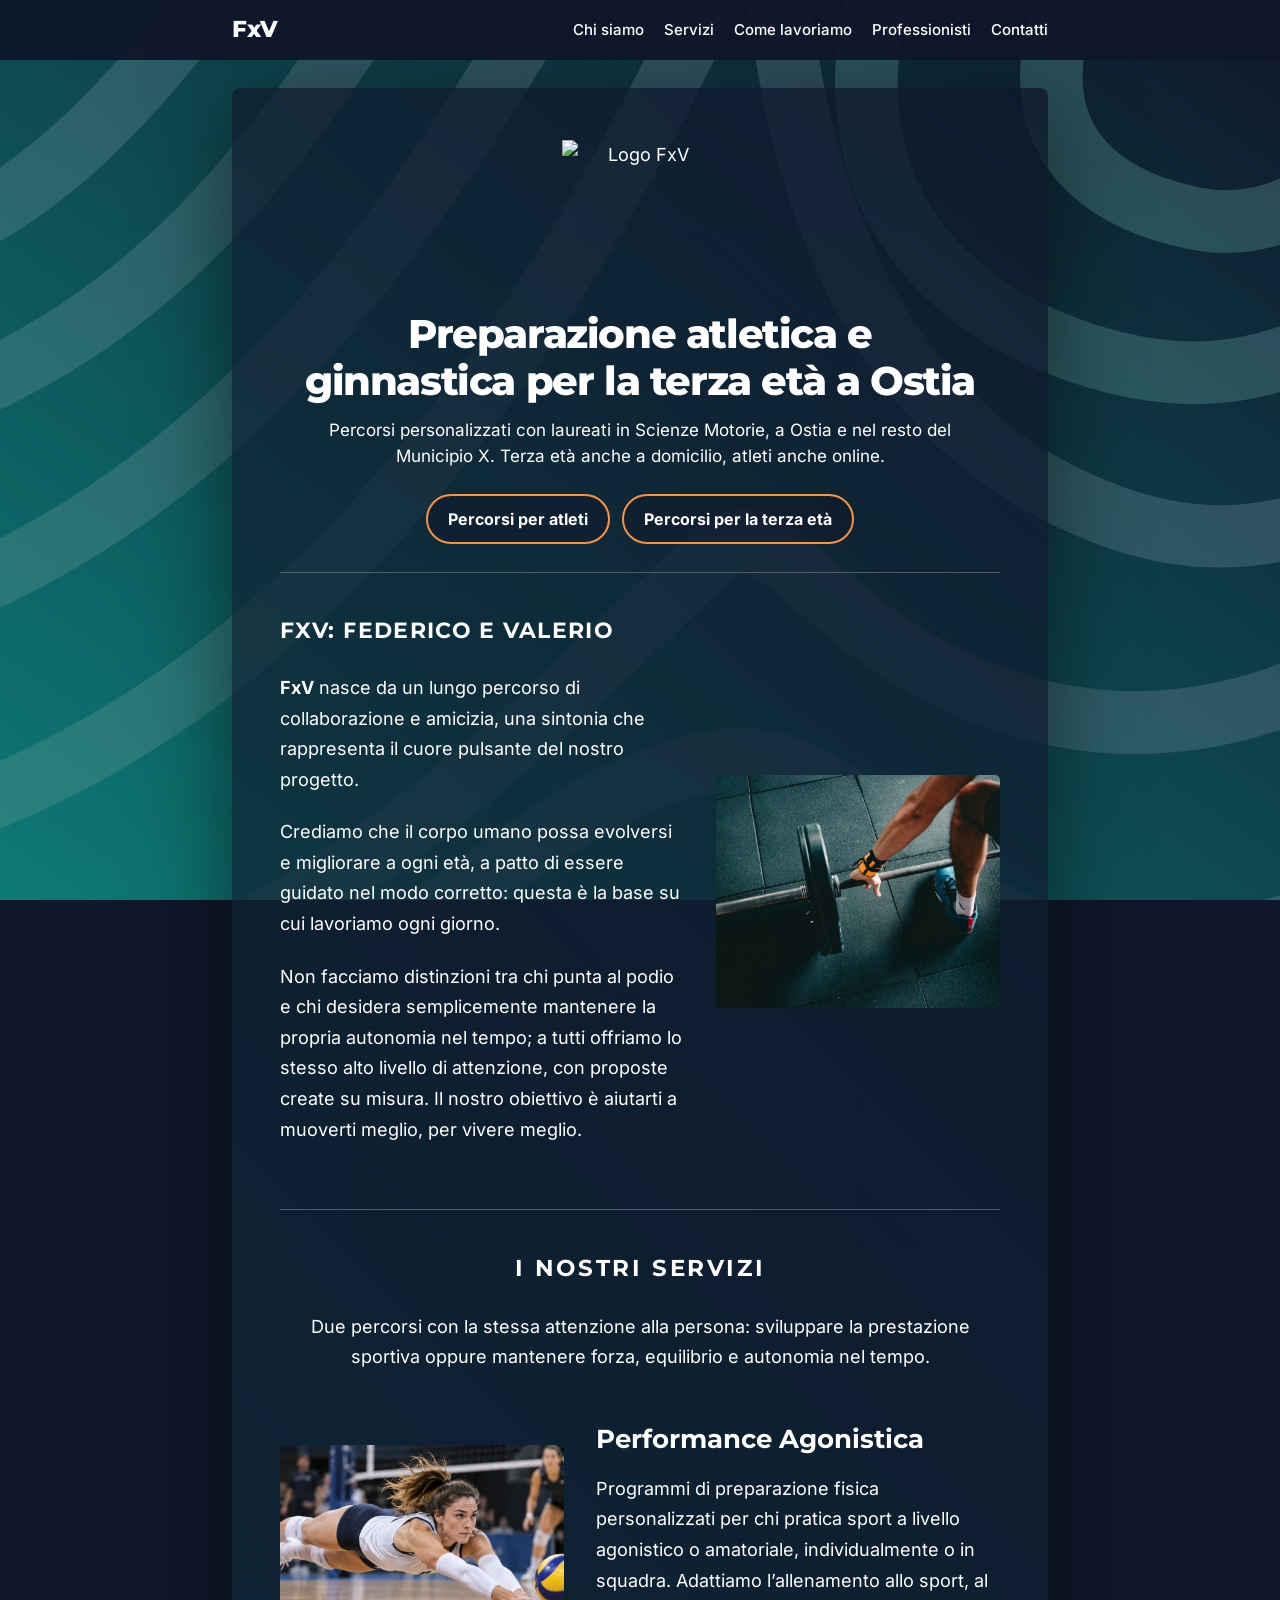
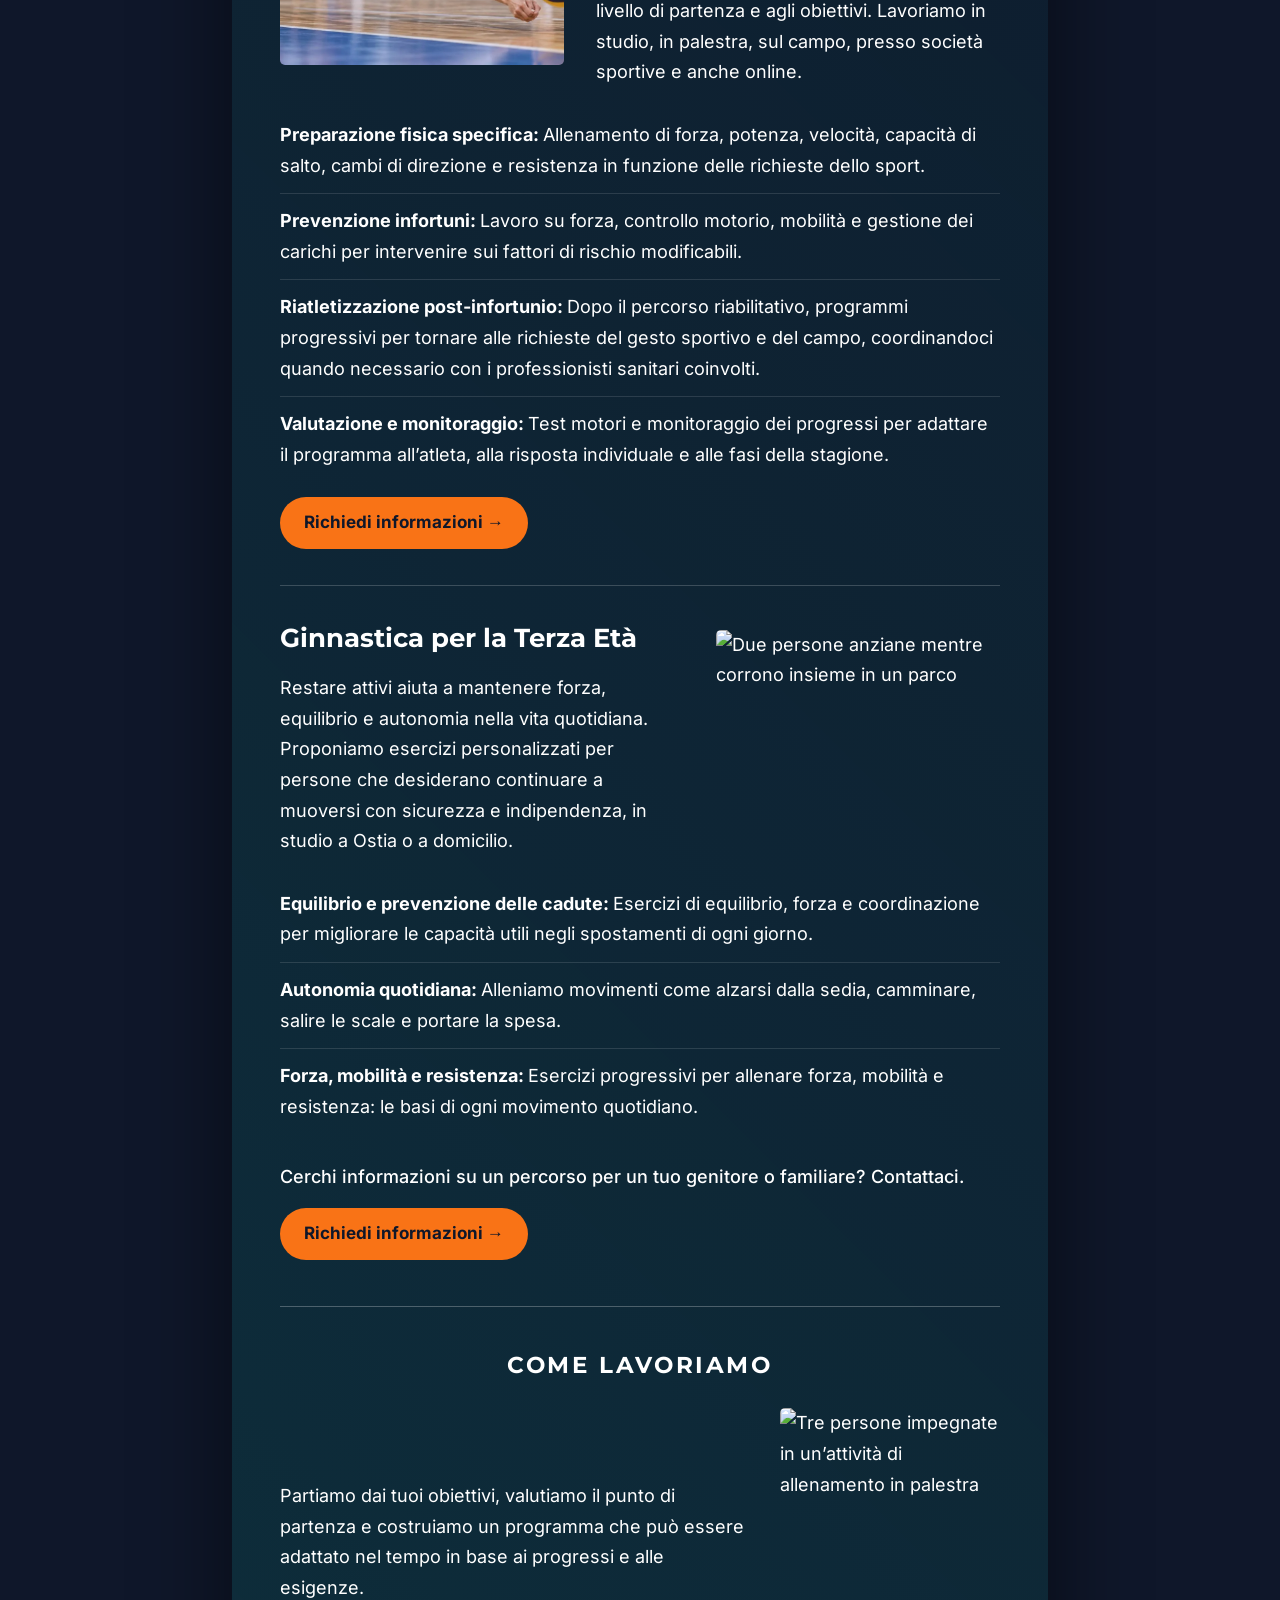
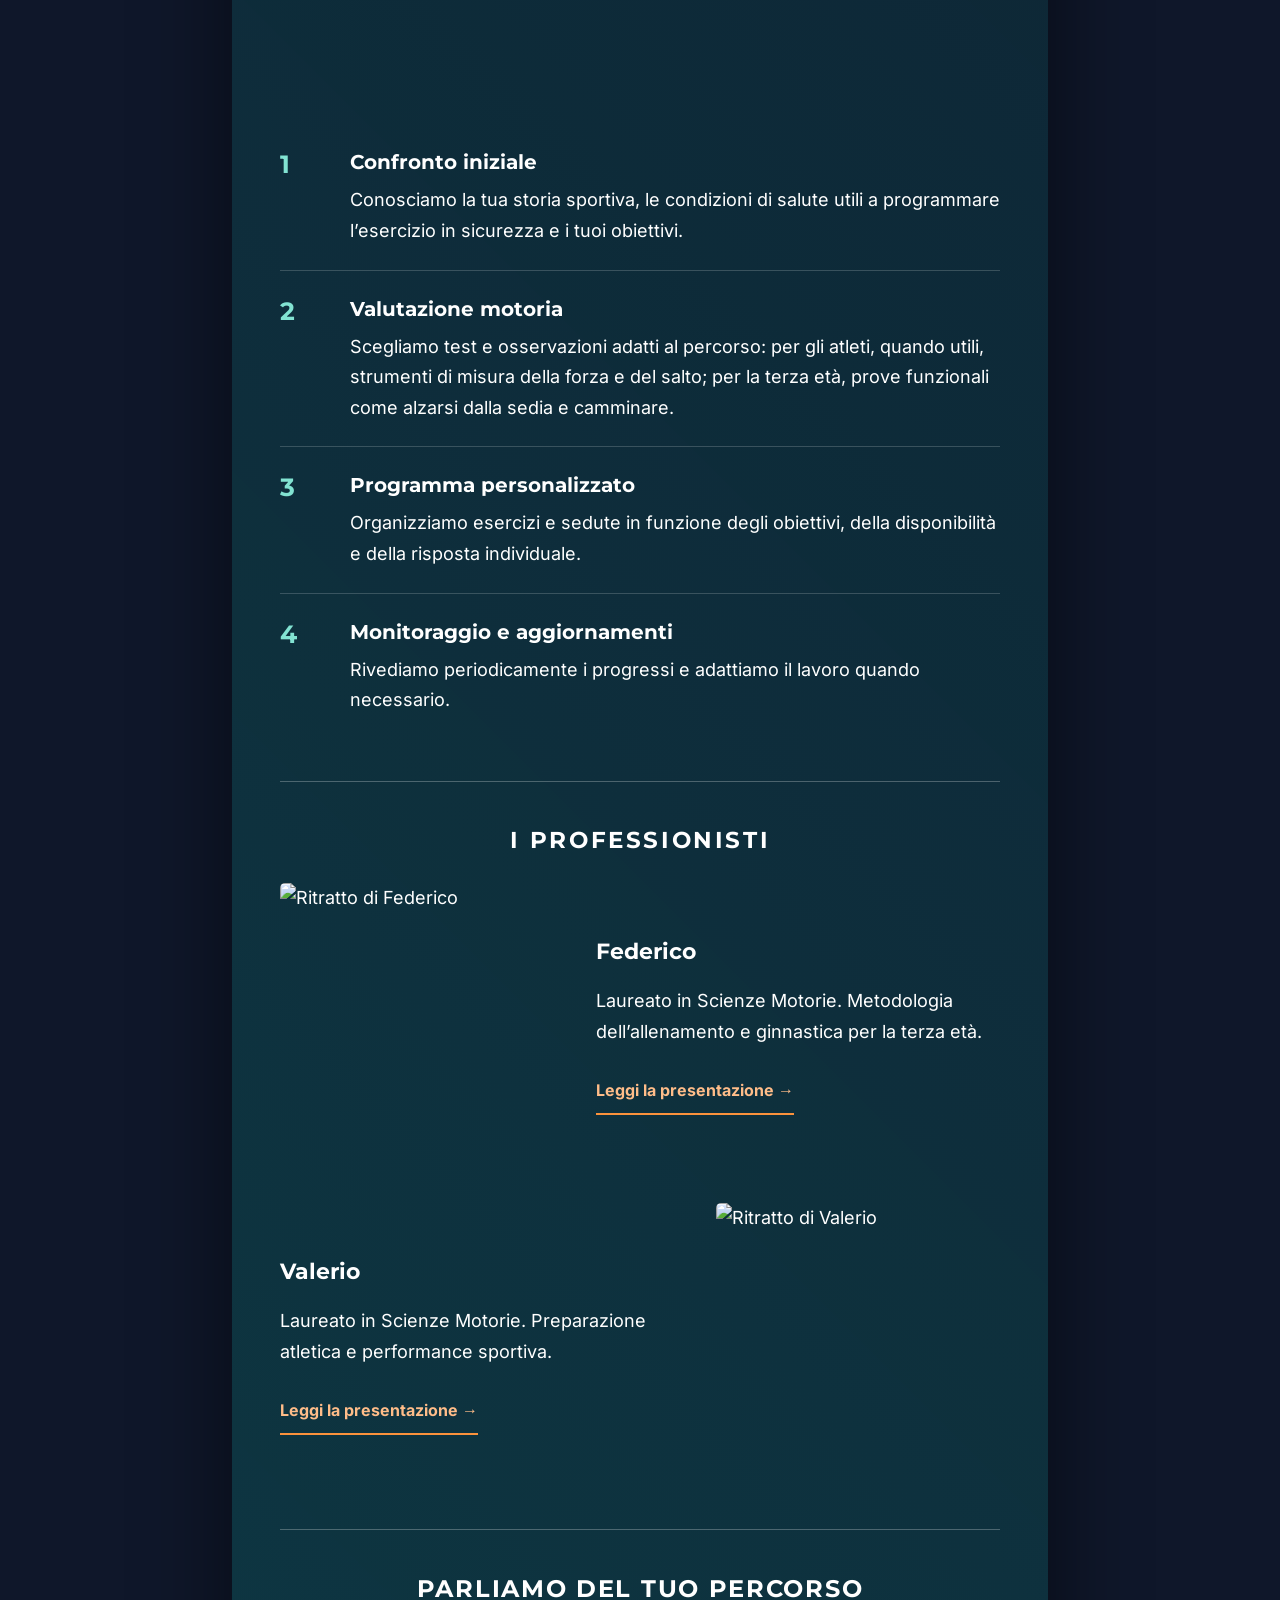
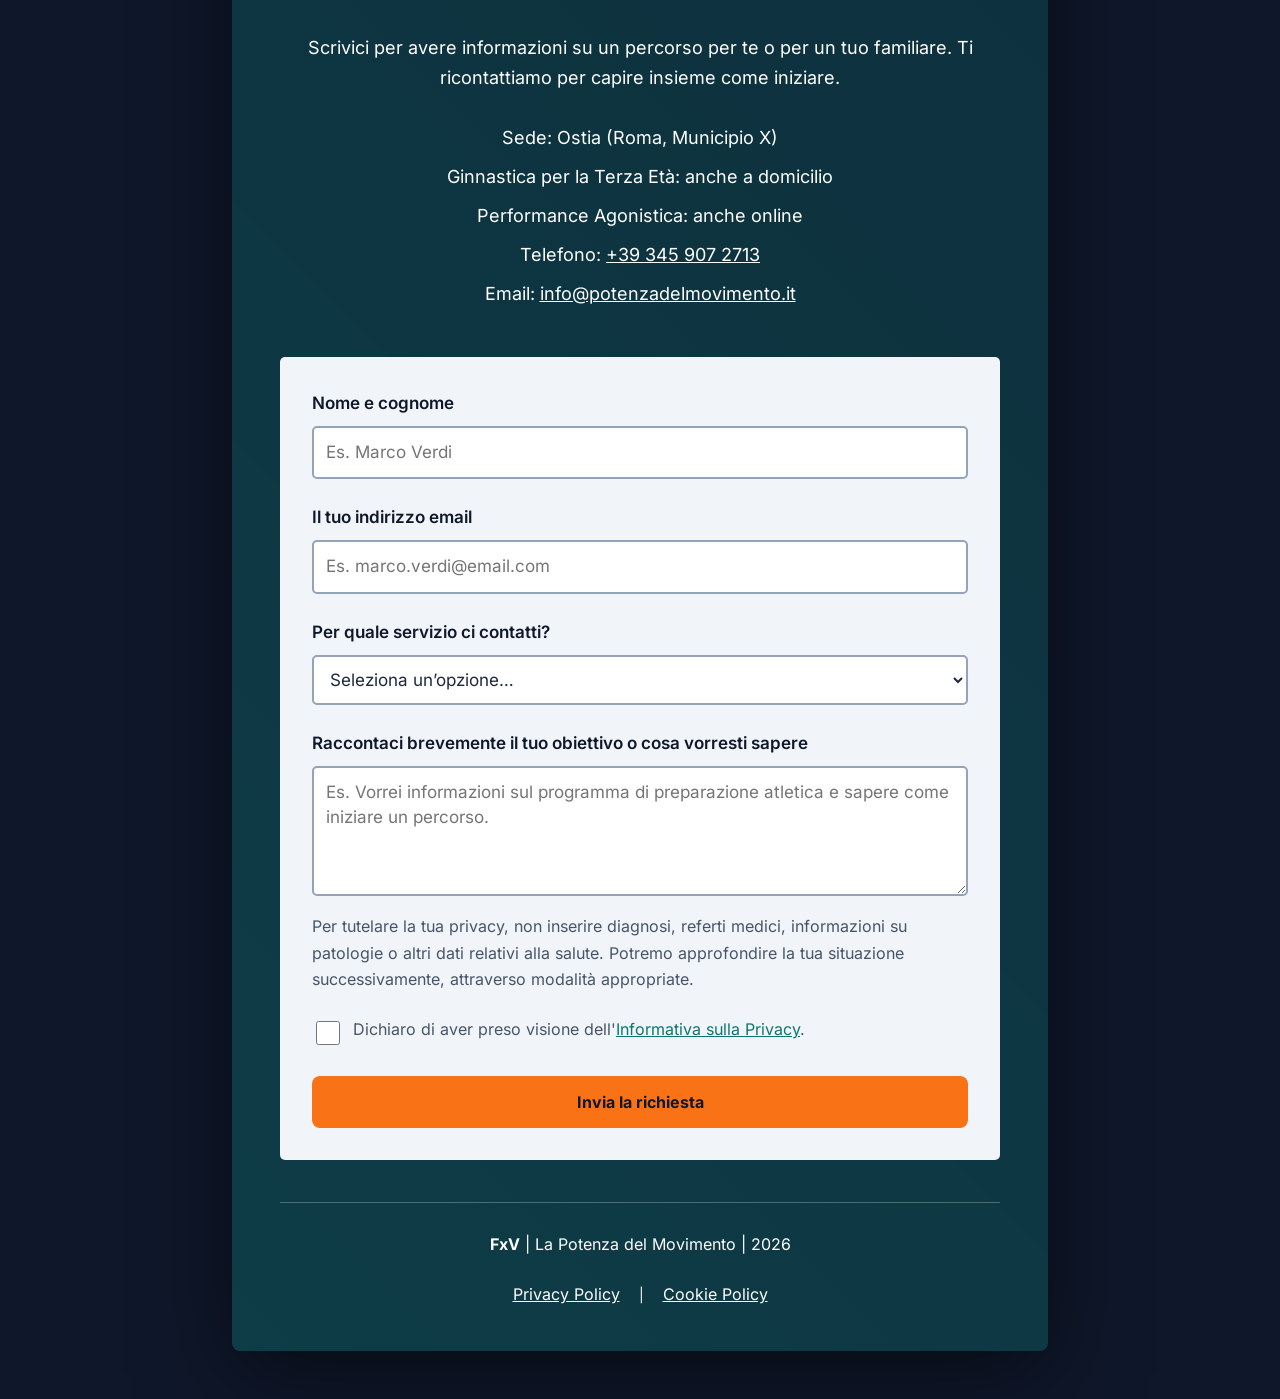
==== commit 2da08575: "Finalize v7 photo and SEO metadata for potenzadelmovimento.it" ====
--- a/index.html
+++ b/index.html
@@ -5,19 +5,19 @@
 <meta content="width=device-width, initial-scale=1.0" name="viewport"/>
 <title>Preparazione atletica e ginnastica per la terza età a Ostia | FxV – La Potenza del Movimento</title>
 <meta content="Preparazione atletica, prevenzione infortuni e riatletizzazione. Ginnastica per la terza età a Ostia, anche a domicilio. Atleti anche online." name="description"/>
-<link href="https://fxvlapotenzadelmovimento.github.io/FxV/" rel="canonical"/>
+<link href="https://www.potenzadelmovimento.it/" rel="canonical"/>
 <meta content="it_IT" property="og:locale"/>
 <meta content="website" property="og:type"/>
 <meta content="FxV – Preparazione atletica e ginnastica per la terza età a Ostia" property="og:title"/>
 <meta content="Preparazione atletica, prevenzione infortuni e riatletizzazione. Ginnastica per la terza età a Ostia, anche a domicilio. Atleti anche online." property="og:description"/>
-<meta content="https://fxvlapotenzadelmovimento.github.io/FxV/" property="og:url"/>
+<meta content="https://www.potenzadelmovimento.it/" property="og:url"/>
 <meta content="FxV - La Potenza del Movimento" property="og:site_name"/>
-<meta content="https://fxvlapotenzadelmovimento.github.io/FxV/fxv-social-preview.jpg" property="og:image"/>
+<meta content="https://www.potenzadelmovimento.it/fxv-social-preview.jpg" property="og:image"/>
 <meta content="FxV – La Potenza del Movimento: preparazione atletica e ginnastica per la terza età" property="og:image:alt"/>
 <meta content="summary_large_image" name="twitter:card"/>
 <meta content="FxV – Preparazione atletica e ginnastica per la terza età a Ostia" name="twitter:title"/>
 <meta content="Preparazione atletica, prevenzione infortuni e riatletizzazione. Ginnastica per la terza età a Ostia, anche a domicilio. Atleti anche online." name="twitter:description"/>
-<meta content="https://fxvlapotenzadelmovimento.github.io/FxV/fxv-social-preview.jpg" name="twitter:image"/>
+<meta content="https://www.potenzadelmovimento.it/fxv-social-preview.jpg" name="twitter:image"/>
 <link href="https://fonts.googleapis.com" rel="preconnect"/>
 <link crossorigin="" href="https://fonts.gstatic.com" rel="preconnect"/>
 <style>
@@ -190,7 +190,6 @@
 <img alt="Ritratto di Federico Cannavicci" class="modal-avatar" decoding="async" loading="lazy" src="federico.webp"/>
 <h3 class="section-title" id="modal-federico-title" style="margin-bottom: 5px;">Federico Cannavicci</h3>
 <span class="modal-role">Laureato in Scienze Motorie. Metodologia dell’allenamento e ginnastica per la terza età.</span>
-<!-- BOZZA NON PUBBLICARE: verificare diploma ACSI nominativo di Federico prima della pubblicazione. -->
 <p class="modal-bio">Federico Cannavicci è laureato in Scienze Motorie e ha conseguito il diploma di Istruttore di Ginnastica per Anziani, rilasciato da ACSI, ente di promozione sportiva riconosciuto dal CONI. Si occupa di metodologia dell’allenamento e programmazione dell’esercizio fisico, con particolare attenzione ai percorsi rivolti alla terza età. Attraverso programmi personalizzati lavora su forza, equilibrio, mobilità e capacità funzionali, con l’obiettivo di favorire l’autonomia nelle attività quotidiane e contribuire alla prevenzione delle cadute.</p>
 </div>
 </div>
